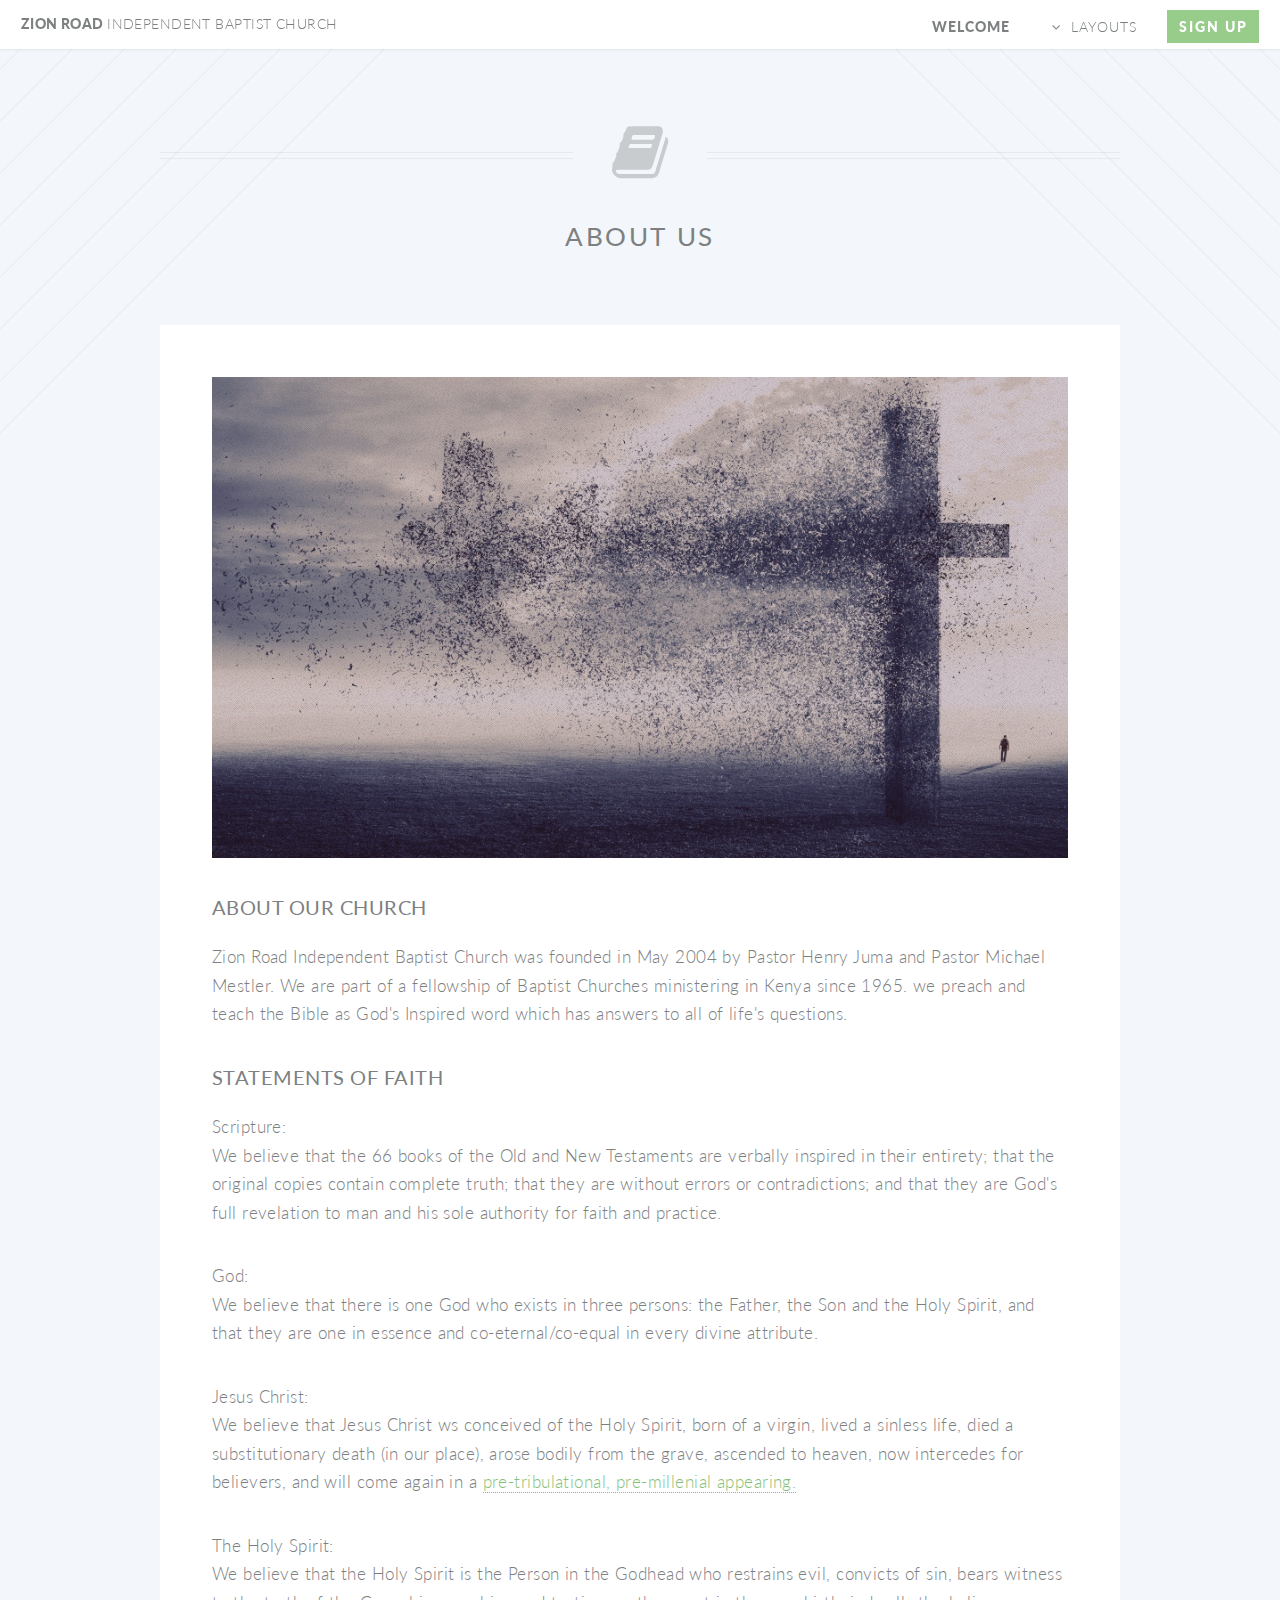
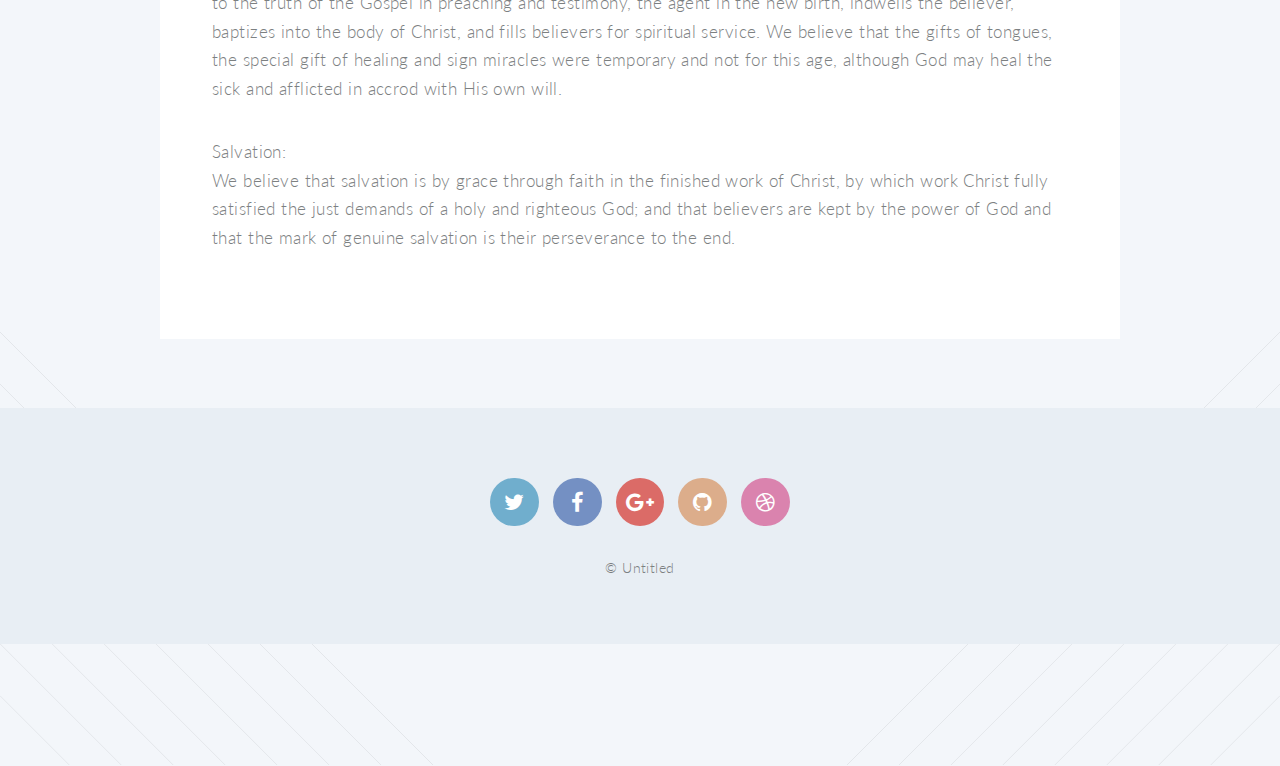
==== about-us.html @ c6cf3b5c "Added an "About Us" page" ====
<!DOCTYPE HTML>
<!--
	Twenty by Pixelarity
	pixelarity.com | hello@pixelarity.com
	License: pixelarity.com/license
-->
<html>

<head>
	<title>About Us</title>
	<meta charset="utf-8" />
	<meta name="viewport" content="width=device-width, initial-scale=1" />
	<!--[if lte IE 8]><script src="assets/js/ie/html5shiv.js"></script><![endif]-->
	<link rel="stylesheet" href="assets/css/main.css" />
	<!--[if lte IE 8]><link rel="stylesheet" href="assets/css/ie8.css" /><![endif]-->
	<!--[if lte IE 9]><link rel="stylesheet" href="assets/css/ie9.css" /><![endif]-->
</head>

<body class="no-sidebar">
	<div id="page-wrapper">

		<!-- Header -->
		<header id="header">
			<h1 id="logo"><a href="index.html">Zion Road <span>Independent Baptist Church</span></a></h1>
			<nav id="nav">
				<ul>
					<li class="current"><a href="index.html">Welcome</a></li>
					<li class="submenu">
						<a href="#">Layouts</a>
						<ul>
							<li><a href="left-sidebar.html">Left Sidebar</a></li>
							<li><a href="right-sidebar.html">Right Sidebar</a></li>
							<li><a href="no-sidebar.html">No Sidebar</a></li>
							<li><a href="contact.html">Contact</a></li>
							<li class="submenu">
								<a href="#">Submenu</a>
								<ul>
									<li><a href="#">Dolore Sed</a></li>
									<li><a href="#">Consequat</a></li>
									<li><a href="#">Lorem Magna</a></li>
									<li><a href="#">Sed Magna</a></li>
									<li><a href="#">Ipsum Nisl</a></li>
								</ul>
							</li>
						</ul>
					</li>
					<li><a href="#" class="button special">Sign Up</a></li>
				</ul>
			</nav>
		</header>

		<!-- Main -->
		<article id="main">

			<header class="special container">
				<span class="icon fa-book"></span>
				<h2><strong>About Us</strong></h2>
			</header>

			<!-- One -->
			<section class="wrapper style4 container">

				<!-- Content -->
				<div class="content">
					<section>
						<a href="#" class="image featured"><img src="images/dove-cross.jpg" alt="" /></a>
						<header>
							<h3><strong>About our Church</strong><h3>
							</header>
							<p>Zion Road Independent Baptist Church was founded in May 2004 by Pastor Henry Juma and Pastor Michael Mestler. We are part of a fellowship of Baptist Churches ministering in Kenya since 1965. we preach and teach the Bible as God's Inspired word which has answers to all of life's questions.
						<header>
							<h3><strong>Statements of Faith</strong></h3>
						</header>
						<ul>
							<p2>
								<li>Scripture:
									<br>We believe that the 66 books of the Old and New Testaments are verbally inspired in their entirety; that the original copies contain complete truth; that they are without errors or contradictions; and that they are God's full revelation to
									man and his sole authority for faith and practice.</li>
							</p>
							<p>
								<li>God:
									<br>We believe that there is one God who exists in three persons: the Father, the Son and the Holy Spirit, and that they are one in essence and co-eternal/co-equal in every divine attribute.</li>
							</p>
							<p>
								<li>Jesus Christ:
									<br>We believe that Jesus Christ ws conceived of the Holy Spirit, born of a virgin, lived a sinless life, died a substitutionary death (in our place), arose bodily from the grave, ascended to heaven, now intercedes for believers, and will come
									again in a <a href="http://www.millersvillebiblechurch.org/_files/live/Pretribulational%20Premillennial%20View%20of%20the%20End%20Times.pdf">pre-tribulational, pre-millenial appearing.</a></li>
							</p>
							<p>
								<li>The Holy Spirit:
									<br>We believe that the Holy Spirit is the Person in the Godhead who restrains evil, convicts of sin, bears witness to the truth of the Gospel in preaching and testimony, the agent in the new birth, indwells the believer, baptizes into the body
									of Christ, and fills believers for spiritual service. We believe that the gifts of tongues, the special gift of healing and sign miracles were temporary and not for this age, although God may heal the sick and afflicted in accrod with His own
									will.
								</li>
							</p>
							<p>
								<li>Salvation:
									<br>We believe that salvation is by grace through faith in the finished work of Christ, by which work Christ fully satisfied the just demands of a holy and righteous God; and that believers are kept by the power of God and that the mark of genuine
									salvation is their perseverance to the end.
								</li>
							</p>
						</ul>
					</section>
				</div>

			</section>

			<!--
			<section class="wrapper style1 container special">
				<div class="row">
					<div class="4u 12u(narrower)">

						<section>
							<header>
								<h3>Cras in Facilisis</h3>
							</header>
							<p>Sed tristique purus vitae volutpat ultrices. Aliquam eu elit eget arcu commodo suscipit dolor nec nibh. Proin a ullamcorper elit, et sagittis turpis. Integer ut fermentum.</p>
							<footer>
								<ul class="buttons">
									<li><a href="#" class="button small">Learn More</a></li>
								</ul>
							</footer>
						</section>

					</div>
					<div class="4u 12u(narrower)">

						<section>
							<header>
								<h3>Ante Ridiculus</h3>
							</header>
							<p>Sed tristique purus vitae volutpat ultrices. Aliquam eu elit eget arcu commodo suscipit dolor nec nibh. Proin a ullamcorper elit, et sagittis turpis. Integer ut fermentum.</p>
							<footer>
								<ul class="buttons">
									<li><a href="#" class="button small">Learn More</a></li>
								</ul>
							</footer>
						</section>

					</div>
					<div class="4u 12u(narrower)">

						<section>
							<header>
								<h3>Suscipit Dignissim</h3>
							</header>
							<p>Sed tristique purus vitae volutpat ultrices. Aliquam eu elit eget arcu commodo suscipit dolor nec nibh. Proin a ullamcorper elit, et sagittis turpis. Integer ut fermentum.</p>
							<footer>
								<ul class="buttons">
									<li><a href="#" class="button small">Learn More</a></li>
								</ul>
							</footer>
						</section>

					</div>
				</div>
			</section>

		</article>
-->
			<!-- Footer -->
			<footer id="footer">

				<ul class="icons">
					<li><a href="#" class="icon circle fa-twitter"><span class="label">Twitter</span></a></li>
					<li><a href="#" class="icon circle fa-facebook"><span class="label">Facebook</span></a></li>
					<li><a href="#" class="icon circle fa-google-plus"><span class="label">Google+</span></a></li>
					<li><a href="#" class="icon circle fa-github"><span class="label">Github</span></a></li>
					<li><a href="#" class="icon circle fa-dribbble"><span class="label">Dribbble</span></a></li>
				</ul>

				<ul class="copyright">
					<li>&copy; Untitled</li>
				</ul>

			</footer>

	</div>

	<!-- Scripts -->
	<script src="assets/js/jquery.min.js"></script>
	<script src="assets/js/jquery.dropotron.min.js"></script>
	<script src="assets/js/jquery.scrolly.min.js"></script>
	<script src="assets/js/jquery.scrollgress.min.js"></script>
	<script src="assets/js/skel.min.js"></script>
	<script src="assets/js/util.js"></script>
	<!--[if lte IE 8]><script src="assets/js/ie/respond.min.js"></script><![endif]-->
	<script src="assets/js/main.js"></script>

</body>

</html>
---- assets/css/main.css ----
@import url("font-awesome.min.css");
@import url("https://fonts.googleapis.com/css?family=Lato:300,400,900");

/*
	Twenty by Pixelarity
	pixelarity.com | hello@pixelarity.com
	License: pixelarity.com/license
*/

/* Reset */

	html, body, div, span, applet, object, iframe, h1, h2, h3, h4, h5, h6, p, blockquote, pre, a, abbr, acronym, address, big, cite, code, del, dfn, em, img, ins, kbd, q, s, samp, small, strike, strong, sub, sup, tt, var, b, u, i, center, dl, dt, dd, ol, ul, li, fieldset, form, label, legend, table, caption, tbody, tfoot, thead, tr, th, td, article, aside, canvas, details, embed, figure, figcaption, footer, header, hgroup, menu, nav, output, ruby, section, summary, time, mark, audio, video {
		margin: 0;
		padding: 0;
		border: 0;
		font-size: 100%;
		font: inherit;
		vertical-align: baseline;
	}

	article, aside, details, figcaption, figure, footer, header, hgroup, menu, nav, section {
		display: block;
	}

	body {
		line-height: 1;
	}

	ol, ul {
		list-style: none;
	}

	blockquote, q {
		quotes: none;
	}

	blockquote:before, blockquote:after, q:before, q:after {
		content: '';
		content: none;
	}

	table {
		border-collapse: collapse;
		border-spacing: 0;
	}

	body {
		-webkit-text-size-adjust: none;
	}

/* Box Model */

	*, *:before, *:after {
		-moz-box-sizing: border-box;
		-webkit-box-sizing: border-box;
		box-sizing: border-box;
	}

/* Containers */

	.container {
		margin-left: auto;
		margin-right: auto;
	}

	.container.\31 25\25 {
		width: 100%;
		max-width: 1750px;
		min-width: 1400px;
	}

	.container.\37 5\25 {
		width: 1050px;
	}

	.container.\35 0\25 {
		width: 700px;
	}

	.container.\32 5\25 {
		width: 350px;
	}

	.container {
		width: 1400px;
	}

	@media screen and (max-width: 1680px) {

		.container.\31 25\25 {
			width: 100%;
			max-width: 1500px;
			min-width: 1200px;
		}

		.container.\37 5\25 {
			width: 900px;
		}

		.container.\35 0\25 {
			width: 600px;
		}

		.container.\32 5\25 {
			width: 300px;
		}

		.container {
			width: 1200px;
		}

	}

	@media screen and (max-width: 1280px) {

		.container.\31 25\25 {
			width: 100%;
			max-width: 1200px;
			min-width: 960px;
		}

		.container.\37 5\25 {
			width: 720px;
		}

		.container.\35 0\25 {
			width: 480px;
		}

		.container.\32 5\25 {
			width: 240px;
		}

		.container {
			width: 960px;
		}

	}

	@media screen and (max-width: 980px) {

		.container.\31 25\25 {
			width: 100%;
			max-width: 118.75%;
			min-width: 95%;
		}

		.container.\37 5\25 {
			width: 71.25%;
		}

		.container.\35 0\25 {
			width: 47.5%;
		}

		.container.\32 5\25 {
			width: 23.75%;
		}

		.container {
			width: 95%;
		}

	}

	@media screen and (max-width: 840px) {

		.container.\31 25\25 {
			width: 100%;
			max-width: 118.75%;
			min-width: 95%;
		}

		.container.\37 5\25 {
			width: 71.25%;
		}

		.container.\35 0\25 {
			width: 47.5%;
		}

		.container.\32 5\25 {
			width: 23.75%;
		}

		.container {
			width: 95% !important;
		}

	}

	@media screen and (max-width: 736px) {

		.container.\31 25\25 {
			width: 100%;
			max-width: 125%;
			min-width: 100%;
		}

		.container.\37 5\25 {
			width: 75%;
		}

		.container.\35 0\25 {
			width: 50%;
		}

		.container.\32 5\25 {
			width: 25%;
		}

		.container {
			width: 100% !important;
		}

	}

/* Grid */

	.row {
		border-bottom: solid 1px transparent;
		-moz-box-sizing: border-box;
		-webkit-box-sizing: border-box;
		box-sizing: border-box;
	}

	.row > * {
		float: left;
		-moz-box-sizing: border-box;
		-webkit-box-sizing: border-box;
		box-sizing: border-box;
	}

	.row:after, .row:before {
		content: '';
		display: block;
		clear: both;
		height: 0;
	}

	.row.uniform > * > :first-child {
		margin-top: 0;
	}

	.row.uniform > * > :last-child {
		margin-bottom: 0;
	}

	.row.\30 \25 > * {
		padding: 0px 0 0 0px;
	}

	.row.\30 \25 {
		margin: 0px 0 -1px 0px;
	}

	.row.uniform.\30 \25 > * {
		padding: 0px 0 0 0px;
	}

	.row.uniform.\30 \25 {
		margin: 0px 0 -1px 0px;
	}

	.row > * {
		padding: 50px 0 0 50px;
	}

	.row {
		margin: -50px 0 -1px -50px;
	}

	.row.uniform > * {
		padding: 50px 0 0 50px;
	}

	.row.uniform {
		margin: -50px 0 -1px -50px;
	}

	.row.\32 00\25 > * {
		padding: 100px 0 0 100px;
	}

	.row.\32 00\25 {
		margin: -100px 0 -1px -100px;
	}

	.row.uniform.\32 00\25 > * {
		padding: 100px 0 0 100px;
	}

	.row.uniform.\32 00\25 {
		margin: -100px 0 -1px -100px;
	}

	.row.\31 50\25 > * {
		padding: 75px 0 0 75px;
	}

	.row.\31 50\25 {
		margin: -75px 0 -1px -75px;
	}

	.row.uniform.\31 50\25 > * {
		padding: 75px 0 0 75px;
	}

	.row.uniform.\31 50\25 {
		margin: -75px 0 -1px -75px;
	}

	.row.\35 0\25 > * {
		padding: 25px 0 0 25px;
	}

	.row.\35 0\25 {
		margin: -25px 0 -1px -25px;
	}

	.row.uniform.\35 0\25 > * {
		padding: 25px 0 0 25px;
	}

	.row.uniform.\35 0\25 {
		margin: -25px 0 -1px -25px;
	}

	.row.\32 5\25 > * {
		padding: 12.5px 0 0 12.5px;
	}

	.row.\32 5\25 {
		margin: -12.5px 0 -1px -12.5px;
	}

	.row.uniform.\32 5\25 > * {
		padding: 12.5px 0 0 12.5px;
	}

	.row.uniform.\32 5\25 {
		margin: -12.5px 0 -1px -12.5px;
	}

	.\31 2u, .\31 2u\24 {
		width: 100%;
		clear: none;
		margin-left: 0;
	}

	.\31 1u, .\31 1u\24 {
		width: 91.6666666667%;
		clear: none;
		margin-left: 0;
	}

	.\31 0u, .\31 0u\24 {
		width: 83.3333333333%;
		clear: none;
		margin-left: 0;
	}

	.\39 u, .\39 u\24 {
		width: 75%;
		clear: none;
		margin-left: 0;
	}

	.\38 u, .\38 u\24 {
		width: 66.6666666667%;
		clear: none;
		margin-left: 0;
	}

	.\37 u, .\37 u\24 {
		width: 58.3333333333%;
		clear: none;
		margin-left: 0;
	}

	.\36 u, .\36 u\24 {
		width: 50%;
		clear: none;
		margin-left: 0;
	}

	.\35 u, .\35 u\24 {
		width: 41.6666666667%;
		clear: none;
		margin-left: 0;
	}

	.\34 u, .\34 u\24 {
		width: 33.3333333333%;
		clear: none;
		margin-left: 0;
	}

	.\33 u, .\33 u\24 {
		width: 25%;
		clear: none;
		margin-left: 0;
	}

	.\32 u, .\32 u\24 {
		width: 16.6666666667%;
		clear: none;
		margin-left: 0;
	}

	.\31 u, .\31 u\24 {
		width: 8.3333333333%;
		clear: none;
		margin-left: 0;
	}

	.\31 2u\24 + *,
	.\31 1u\24 + *,
	.\31 0u\24 + *,
	.\39 u\24 + *,
	.\38 u\24 + *,
	.\37 u\24 + *,
	.\36 u\24 + *,
	.\35 u\24 + *,
	.\34 u\24 + *,
	.\33 u\24 + *,
	.\32 u\24 + *,
	.\31 u\24 + * {
		clear: left;
	}

	.\-11u {
		margin-left: 91.66667%;
	}

	.\-10u {
		margin-left: 83.33333%;
	}

	.\-9u {
		margin-left: 75%;
	}

	.\-8u {
		margin-left: 66.66667%;
	}

	.\-7u {
		margin-left: 58.33333%;
	}

	.\-6u {
		margin-left: 50%;
	}

	.\-5u {
		margin-left: 41.66667%;
	}

	.\-4u {
		margin-left: 33.33333%;
	}

	.\-3u {
		margin-left: 25%;
	}

	.\-2u {
		margin-left: 16.66667%;
	}

	.\-1u {
		margin-left: 8.33333%;
	}

	@media screen and (max-width: 1680px) {

		.row > * {
			padding: 40px 0 0 40px;
		}

		.row {
			margin: -40px 0 -1px -40px;
		}

		.row.uniform > * {
			padding: 40px 0 0 40px;
		}

		.row.uniform {
			margin: -40px 0 -1px -40px;
		}

		.row.\32 00\25 > * {
			padding: 80px 0 0 80px;
		}

		.row.\32 00\25 {
			margin: -80px 0 -1px -80px;
		}

		.row.uniform.\32 00\25 > * {
			padding: 80px 0 0 80px;
		}

		.row.uniform.\32 00\25 {
			margin: -80px 0 -1px -80px;
		}

		.row.\31 50\25 > * {
			padding: 60px 0 0 60px;
		}

		.row.\31 50\25 {
			margin: -60px 0 -1px -60px;
		}

		.row.uniform.\31 50\25 > * {
			padding: 60px 0 0 60px;
		}

		.row.uniform.\31 50\25 {
			margin: -60px 0 -1px -60px;
		}

		.row.\35 0\25 > * {
			padding: 20px 0 0 20px;
		}

		.row.\35 0\25 {
			margin: -20px 0 -1px -20px;
		}

		.row.uniform.\35 0\25 > * {
			padding: 20px 0 0 20px;
		}

		.row.uniform.\35 0\25 {
			margin: -20px 0 -1px -20px;
		}

		.row.\32 5\25 > * {
			padding: 10px 0 0 10px;
		}

		.row.\32 5\25 {
			margin: -10px 0 -1px -10px;
		}

		.row.uniform.\32 5\25 > * {
			padding: 10px 0 0 10px;
		}

		.row.uniform.\32 5\25 {
			margin: -10px 0 -1px -10px;
		}

		.\31 2u\28wide\29, .\31 2u\24\28wide\29 {
			width: 100%;
			clear: none;
			margin-left: 0;
		}

		.\31 1u\28wide\29, .\31 1u\24\28wide\29 {
			width: 91.6666666667%;
			clear: none;
			margin-left: 0;
		}

		.\31 0u\28wide\29, .\31 0u\24\28wide\29 {
			width: 83.3333333333%;
			clear: none;
			margin-left: 0;
		}

		.\39 u\28wide\29, .\39 u\24\28wide\29 {
			width: 75%;
			clear: none;
			margin-left: 0;
		}

		.\38 u\28wide\29, .\38 u\24\28wide\29 {
			width: 66.6666666667%;
			clear: none;
			margin-left: 0;
		}

		.\37 u\28wide\29, .\37 u\24\28wide\29 {
			width: 58.3333333333%;
			clear: none;
			margin-left: 0;
		}

		.\36 u\28wide\29, .\36 u\24\28wide\29 {
			width: 50%;
			clear: none;
			margin-left: 0;
		}

		.\35 u\28wide\29, .\35 u\24\28wide\29 {
			width: 41.6666666667%;
			clear: none;
			margin-left: 0;
		}

		.\34 u\28wide\29, .\34 u\24\28wide\29 {
			width: 33.3333333333%;
			clear: none;
			margin-left: 0;
		}

		.\33 u\28wide\29, .\33 u\24\28wide\29 {
			width: 25%;
			clear: none;
			margin-left: 0;
		}

		.\32 u\28wide\29, .\32 u\24\28wide\29 {
			width: 16.6666666667%;
			clear: none;
			margin-left: 0;
		}

		.\31 u\28wide\29, .\31 u\24\28wide\29 {
			width: 8.3333333333%;
			clear: none;
			margin-left: 0;
		}

		.\31 2u\24\28wide\29 + *,
		.\31 1u\24\28wide\29 + *,
		.\31 0u\24\28wide\29 + *,
		.\39 u\24\28wide\29 + *,
		.\38 u\24\28wide\29 + *,
		.\37 u\24\28wide\29 + *,
		.\36 u\24\28wide\29 + *,
		.\35 u\24\28wide\29 + *,
		.\34 u\24\28wide\29 + *,
		.\33 u\24\28wide\29 + *,
		.\32 u\24\28wide\29 + *,
		.\31 u\24\28wide\29 + * {
			clear: left;
		}

		.\-11u\28wide\29 {
			margin-left: 91.66667%;
		}

		.\-10u\28wide\29 {
			margin-left: 83.33333%;
		}

		.\-9u\28wide\29 {
			margin-left: 75%;
		}

		.\-8u\28wide\29 {
			margin-left: 66.66667%;
		}

		.\-7u\28wide\29 {
			margin-left: 58.33333%;
		}

		.\-6u\28wide\29 {
			margin-left: 50%;
		}

		.\-5u\28wide\29 {
			margin-left: 41.66667%;
		}

		.\-4u\28wide\29 {
			margin-left: 33.33333%;
		}

		.\-3u\28wide\29 {
			margin-left: 25%;
		}

		.\-2u\28wide\29 {
			margin-left: 16.66667%;
		}

		.\-1u\28wide\29 {
			margin-left: 8.33333%;
		}

	}

	@media screen and (max-width: 1280px) {

		.row > * {
			padding: 40px 0 0 40px;
		}

		.row {
			margin: -40px 0 -1px -40px;
		}

		.row.uniform > * {
			padding: 40px 0 0 40px;
		}

		.row.uniform {
			margin: -40px 0 -1px -40px;
		}

		.row.\32 00\25 > * {
			padding: 80px 0 0 80px;
		}

		.row.\32 00\25 {
			margin: -80px 0 -1px -80px;
		}

		.row.uniform.\32 00\25 > * {
			padding: 80px 0 0 80px;
		}

		.row.uniform.\32 00\25 {
			margin: -80px 0 -1px -80px;
		}

		.row.\31 50\25 > * {
			padding: 60px 0 0 60px;
		}

		.row.\31 50\25 {
			margin: -60px 0 -1px -60px;
		}

		.row.uniform.\31 50\25 > * {
			padding: 60px 0 0 60px;
		}

		.row.uniform.\31 50\25 {
			margin: -60px 0 -1px -60px;
		}

		.row.\35 0\25 > * {
			padding: 20px 0 0 20px;
		}

		.row.\35 0\25 {
			margin: -20px 0 -1px -20px;
		}

		.row.uniform.\35 0\25 > * {
			padding: 20px 0 0 20px;
		}

		.row.uniform.\35 0\25 {
			margin: -20px 0 -1px -20px;
		}

		.row.\32 5\25 > * {
			padding: 10px 0 0 10px;
		}

		.row.\32 5\25 {
			margin: -10px 0 -1px -10px;
		}

		.row.uniform.\32 5\25 > * {
			padding: 10px 0 0 10px;
		}

		.row.uniform.\32 5\25 {
			margin: -10px 0 -1px -10px;
		}

		.\31 2u\28normal\29, .\31 2u\24\28normal\29 {
			width: 100%;
			clear: none;
			margin-left: 0;
		}

		.\31 1u\28normal\29, .\31 1u\24\28normal\29 {
			width: 91.6666666667%;
			clear: none;
			margin-left: 0;
		}

		.\31 0u\28normal\29, .\31 0u\24\28normal\29 {
			width: 83.3333333333%;
			clear: none;
			margin-left: 0;
		}

		.\39 u\28normal\29, .\39 u\24\28normal\29 {
			width: 75%;
			clear: none;
			margin-left: 0;
		}

		.\38 u\28normal\29, .\38 u\24\28normal\29 {
			width: 66.6666666667%;
			clear: none;
			margin-left: 0;
		}

		.\37 u\28normal\29, .\37 u\24\28normal\29 {
			width: 58.3333333333%;
			clear: none;
			margin-left: 0;
		}

		.\36 u\28normal\29, .\36 u\24\28normal\29 {
			width: 50%;
			clear: none;
			margin-left: 0;
		}

		.\35 u\28normal\29, .\35 u\24\28normal\29 {
			width: 41.6666666667%;
			clear: none;
			margin-left: 0;
		}

		.\34 u\28normal\29, .\34 u\24\28normal\29 {
			width: 33.3333333333%;
			clear: none;
			margin-left: 0;
		}

		.\33 u\28normal\29, .\33 u\24\28normal\29 {
			width: 25%;
			clear: none;
			margin-left: 0;
		}

		.\32 u\28normal\29, .\32 u\24\28normal\29 {
			width: 16.6666666667%;
			clear: none;
			margin-left: 0;
		}

		.\31 u\28normal\29, .\31 u\24\28normal\29 {
			width: 8.3333333333%;
			clear: none;
			margin-left: 0;
		}

		.\31 2u\24\28normal\29 + *,
		.\31 1u\24\28normal\29 + *,
		.\31 0u\24\28normal\29 + *,
		.\39 u\24\28normal\29 + *,
		.\38 u\24\28normal\29 + *,
		.\37 u\24\28normal\29 + *,
		.\36 u\24\28normal\29 + *,
		.\35 u\24\28normal\29 + *,
		.\34 u\24\28normal\29 + *,
		.\33 u\24\28normal\29 + *,
		.\32 u\24\28normal\29 + *,
		.\31 u\24\28normal\29 + * {
			clear: left;
		}

		.\-11u\28normal\29 {
			margin-left: 91.66667%;
		}

		.\-10u\28normal\29 {
			margin-left: 83.33333%;
		}

		.\-9u\28normal\29 {
			margin-left: 75%;
		}

		.\-8u\28normal\29 {
			margin-left: 66.66667%;
		}

		.\-7u\28normal\29 {
			margin-left: 58.33333%;
		}

		.\-6u\28normal\29 {
			margin-left: 50%;
		}

		.\-5u\28normal\29 {
			margin-left: 41.66667%;
		}

		.\-4u\28normal\29 {
			margin-left: 33.33333%;
		}

		.\-3u\28normal\29 {
			margin-left: 25%;
		}

		.\-2u\28normal\29 {
			margin-left: 16.66667%;
		}

		.\-1u\28normal\29 {
			margin-left: 8.33333%;
		}

	}

	@media screen and (max-width: 980px) {

		.row > * {
			padding: 30px 0 0 30px;
		}

		.row {
			margin: -30px 0 -1px -30px;
		}

		.row.uniform > * {
			padding: 30px 0 0 30px;
		}

		.row.uniform {
			margin: -30px 0 -1px -30px;
		}

		.row.\32 00\25 > * {
			padding: 60px 0 0 60px;
		}

		.row.\32 00\25 {
			margin: -60px 0 -1px -60px;
		}

		.row.uniform.\32 00\25 > * {
			padding: 60px 0 0 60px;
		}

		.row.uniform.\32 00\25 {
			margin: -60px 0 -1px -60px;
		}

		.row.\31 50\25 > * {
			padding: 45px 0 0 45px;
		}

		.row.\31 50\25 {
			margin: -45px 0 -1px -45px;
		}

		.row.uniform.\31 50\25 > * {
			padding: 45px 0 0 45px;
		}

		.row.uniform.\31 50\25 {
			margin: -45px 0 -1px -45px;
		}

		.row.\35 0\25 > * {
			padding: 15px 0 0 15px;
		}

		.row.\35 0\25 {
			margin: -15px 0 -1px -15px;
		}

		.row.uniform.\35 0\25 > * {
			padding: 15px 0 0 15px;
		}

		.row.uniform.\35 0\25 {
			margin: -15px 0 -1px -15px;
		}

		.row.\32 5\25 > * {
			padding: 7.5px 0 0 7.5px;
		}

		.row.\32 5\25 {
			margin: -7.5px 0 -1px -7.5px;
		}

		.row.uniform.\32 5\25 > * {
			padding: 7.5px 0 0 7.5px;
		}

		.row.uniform.\32 5\25 {
			margin: -7.5px 0 -1px -7.5px;
		}

		.\31 2u\28narrow\29, .\31 2u\24\28narrow\29 {
			width: 100%;
			clear: none;
			margin-left: 0;
		}

		.\31 1u\28narrow\29, .\31 1u\24\28narrow\29 {
			width: 91.6666666667%;
			clear: none;
			margin-left: 0;
		}

		.\31 0u\28narrow\29, .\31 0u\24\28narrow\29 {
			width: 83.3333333333%;
			clear: none;
			margin-left: 0;
		}

		.\39 u\28narrow\29, .\39 u\24\28narrow\29 {
			width: 75%;
			clear: none;
			margin-left: 0;
		}

		.\38 u\28narrow\29, .\38 u\24\28narrow\29 {
			width: 66.6666666667%;
			clear: none;
			margin-left: 0;
		}

		.\37 u\28narrow\29, .\37 u\24\28narrow\29 {
			width: 58.3333333333%;
			clear: none;
			margin-left: 0;
		}

		.\36 u\28narrow\29, .\36 u\24\28narrow\29 {
			width: 50%;
			clear: none;
			margin-left: 0;
		}

		.\35 u\28narrow\29, .\35 u\24\28narrow\29 {
			width: 41.6666666667%;
			clear: none;
			margin-left: 0;
		}

		.\34 u\28narrow\29, .\34 u\24\28narrow\29 {
			width: 33.3333333333%;
			clear: none;
			margin-left: 0;
		}

		.\33 u\28narrow\29, .\33 u\24\28narrow\29 {
			width: 25%;
			clear: none;
			margin-left: 0;
		}

		.\32 u\28narrow\29, .\32 u\24\28narrow\29 {
			width: 16.6666666667%;
			clear: none;
			margin-left: 0;
		}

		.\31 u\28narrow\29, .\31 u\24\28narrow\29 {
			width: 8.3333333333%;
			clear: none;
			margin-left: 0;
		}

		.\31 2u\24\28narrow\29 + *,
		.\31 1u\24\28narrow\29 + *,
		.\31 0u\24\28narrow\29 + *,
		.\39 u\24\28narrow\29 + *,
		.\38 u\24\28narrow\29 + *,
		.\37 u\24\28narrow\29 + *,
		.\36 u\24\28narrow\29 + *,
		.\35 u\24\28narrow\29 + *,
		.\34 u\24\28narrow\29 + *,
		.\33 u\24\28narrow\29 + *,
		.\32 u\24\28narrow\29 + *,
		.\31 u\24\28narrow\29 + * {
			clear: left;
		}

		.\-11u\28narrow\29 {
			margin-left: 91.66667%;
		}

		.\-10u\28narrow\29 {
			margin-left: 83.33333%;
		}

		.\-9u\28narrow\29 {
			margin-left: 75%;
		}

		.\-8u\28narrow\29 {
			margin-left: 66.66667%;
		}

		.\-7u\28narrow\29 {
			margin-left: 58.33333%;
		}

		.\-6u\28narrow\29 {
			margin-left: 50%;
		}

		.\-5u\28narrow\29 {
			margin-left: 41.66667%;
		}

		.\-4u\28narrow\29 {
			margin-left: 33.33333%;
		}

		.\-3u\28narrow\29 {
			margin-left: 25%;
		}

		.\-2u\28narrow\29 {
			margin-left: 16.66667%;
		}

		.\-1u\28narrow\29 {
			margin-left: 8.33333%;
		}

	}

	@media screen and (max-width: 840px) {

		.row > * {
			padding: 30px 0 0 30px;
		}

		.row {
			margin: -30px 0 -1px -30px;
		}

		.row.uniform > * {
			padding: 30px 0 0 30px;
		}

		.row.uniform {
			margin: -30px 0 -1px -30px;
		}

		.row.\32 00\25 > * {
			padding: 60px 0 0 60px;
		}

		.row.\32 00\25 {
			margin: -60px 0 -1px -60px;
		}

		.row.uniform.\32 00\25 > * {
			padding: 60px 0 0 60px;
		}

		.row.uniform.\32 00\25 {
			margin: -60px 0 -1px -60px;
		}

		.row.\31 50\25 > * {
			padding: 45px 0 0 45px;
		}

		.row.\31 50\25 {
			margin: -45px 0 -1px -45px;
		}

		.row.uniform.\31 50\25 > * {
			padding: 45px 0 0 45px;
		}

		.row.uniform.\31 50\25 {
			margin: -45px 0 -1px -45px;
		}

		.row.\35 0\25 > * {
			padding: 15px 0 0 15px;
		}

		.row.\35 0\25 {
			margin: -15px 0 -1px -15px;
		}

		.row.uniform.\35 0\25 > * {
			padding: 15px 0 0 15px;
		}

		.row.uniform.\35 0\25 {
			margin: -15px 0 -1px -15px;
		}

		.row.\32 5\25 > * {
			padding: 7.5px 0 0 7.5px;
		}

		.row.\32 5\25 {
			margin: -7.5px 0 -1px -7.5px;
		}

		.row.uniform.\32 5\25 > * {
			padding: 7.5px 0 0 7.5px;
		}

		.row.uniform.\32 5\25 {
			margin: -7.5px 0 -1px -7.5px;
		}

		.\31 2u\28narrower\29, .\31 2u\24\28narrower\29 {
			width: 100%;
			clear: none;
			margin-left: 0;
		}

		.\31 1u\28narrower\29, .\31 1u\24\28narrower\29 {
			width: 91.6666666667%;
			clear: none;
			margin-left: 0;
		}

		.\31 0u\28narrower\29, .\31 0u\24\28narrower\29 {
			width: 83.3333333333%;
			clear: none;
			margin-left: 0;
		}

		.\39 u\28narrower\29, .\39 u\24\28narrower\29 {
			width: 75%;
			clear: none;
			margin-left: 0;
		}

		.\38 u\28narrower\29, .\38 u\24\28narrower\29 {
			width: 66.6666666667%;
			clear: none;
			margin-left: 0;
		}

		.\37 u\28narrower\29, .\37 u\24\28narrower\29 {
			width: 58.3333333333%;
			clear: none;
			margin-left: 0;
		}

		.\36 u\28narrower\29, .\36 u\24\28narrower\29 {
			width: 50%;
			clear: none;
			margin-left: 0;
		}

		.\35 u\28narrower\29, .\35 u\24\28narrower\29 {
			width: 41.6666666667%;
			clear: none;
			margin-left: 0;
		}

		.\34 u\28narrower\29, .\34 u\24\28narrower\29 {
			width: 33.3333333333%;
			clear: none;
			margin-left: 0;
		}

		.\33 u\28narrower\29, .\33 u\24\28narrower\29 {
			width: 25%;
			clear: none;
			margin-left: 0;
		}

		.\32 u\28narrower\29, .\32 u\24\28narrower\29 {
			width: 16.6666666667%;
			clear: none;
			margin-left: 0;
		}

		.\31 u\28narrower\29, .\31 u\24\28narrower\29 {
			width: 8.3333333333%;
			clear: none;
			margin-left: 0;
		}

		.\31 2u\24\28narrower\29 + *,
		.\31 1u\24\28narrower\29 + *,
		.\31 0u\24\28narrower\29 + *,
		.\39 u\24\28narrower\29 + *,
		.\38 u\24\28narrower\29 + *,
		.\37 u\24\28narrower\29 + *,
		.\36 u\24\28narrower\29 + *,
		.\35 u\24\28narrower\29 + *,
		.\34 u\24\28narrower\29 + *,
		.\33 u\24\28narrower\29 + *,
		.\32 u\24\28narrower\29 + *,
		.\31 u\24\28narrower\29 + * {
			clear: left;
		}

		.\-11u\28narrower\29 {
			margin-left: 91.66667%;
		}

		.\-10u\28narrower\29 {
			margin-left: 83.33333%;
		}

		.\-9u\28narrower\29 {
			margin-left: 75%;
		}

		.\-8u\28narrower\29 {
			margin-left: 66.66667%;
		}

		.\-7u\28narrower\29 {
			margin-left: 58.33333%;
		}

		.\-6u\28narrower\29 {
			margin-left: 50%;
		}

		.\-5u\28narrower\29 {
			margin-left: 41.66667%;
		}

		.\-4u\28narrower\29 {
			margin-left: 33.33333%;
		}

		.\-3u\28narrower\29 {
			margin-left: 25%;
		}

		.\-2u\28narrower\29 {
			margin-left: 16.66667%;
		}

		.\-1u\28narrower\29 {
			margin-left: 8.33333%;
		}

	}

	@media screen and (max-width: 736px) {

		.row > * {
			padding: 30px 0 0 30px;
		}

		.row {
			margin: -30px 0 -1px -30px;
		}

		.row.uniform > * {
			padding: 30px 0 0 30px;
		}

		.row.uniform {
			margin: -30px 0 -1px -30px;
		}

		.row.\32 00\25 > * {
			padding: 60px 0 0 60px;
		}

		.row.\32 00\25 {
			margin: -60px 0 -1px -60px;
		}

		.row.uniform.\32 00\25 > * {
			padding: 60px 0 0 60px;
		}

		.row.uniform.\32 00\25 {
			margin: -60px 0 -1px -60px;
		}

		.row.\31 50\25 > * {
			padding: 45px 0 0 45px;
		}

		.row.\31 50\25 {
			margin: -45px 0 -1px -45px;
		}

		.row.uniform.\31 50\25 > * {
			padding: 45px 0 0 45px;
		}

		.row.uniform.\31 50\25 {
			margin: -45px 0 -1px -45px;
		}

		.row.\35 0\25 > * {
			padding: 15px 0 0 15px;
		}

		.row.\35 0\25 {
			margin: -15px 0 -1px -15px;
		}

		.row.uniform.\35 0\25 > * {
			padding: 15px 0 0 15px;
		}

		.row.uniform.\35 0\25 {
			margin: -15px 0 -1px -15px;
		}

		.row.\32 5\25 > * {
			padding: 7.5px 0 0 7.5px;
		}

		.row.\32 5\25 {
			margin: -7.5px 0 -1px -7.5px;
		}

		.row.uniform.\32 5\25 > * {
			padding: 7.5px 0 0 7.5px;
		}

		.row.uniform.\32 5\25 {
			margin: -7.5px 0 -1px -7.5px;
		}

		.\31 2u\28mobile\29, .\31 2u\24\28mobile\29 {
			width: 100%;
			clear: none;
			margin-left: 0;
		}

		.\31 1u\28mobile\29, .\31 1u\24\28mobile\29 {
			width: 91.6666666667%;
			clear: none;
			margin-left: 0;
		}

		.\31 0u\28mobile\29, .\31 0u\24\28mobile\29 {
			width: 83.3333333333%;
			clear: none;
			margin-left: 0;
		}

		.\39 u\28mobile\29, .\39 u\24\28mobile\29 {
			width: 75%;
			clear: none;
			margin-left: 0;
		}

		.\38 u\28mobile\29, .\38 u\24\28mobile\29 {
			width: 66.6666666667%;
			clear: none;
			margin-left: 0;
		}

		.\37 u\28mobile\29, .\37 u\24\28mobile\29 {
			width: 58.3333333333%;
			clear: none;
			margin-left: 0;
		}

		.\36 u\28mobile\29, .\36 u\24\28mobile\29 {
			width: 50%;
			clear: none;
			margin-left: 0;
		}

		.\35 u\28mobile\29, .\35 u\24\28mobile\29 {
			width: 41.6666666667%;
			clear: none;
			margin-left: 0;
		}

		.\34 u\28mobile\29, .\34 u\24\28mobile\29 {
			width: 33.3333333333%;
			clear: none;
			margin-left: 0;
		}

		.\33 u\28mobile\29, .\33 u\24\28mobile\29 {
			width: 25%;
			clear: none;
			margin-left: 0;
		}

		.\32 u\28mobile\29, .\32 u\24\28mobile\29 {
			width: 16.6666666667%;
			clear: none;
			margin-left: 0;
		}

		.\31 u\28mobile\29, .\31 u\24\28mobile\29 {
			width: 8.3333333333%;
			clear: none;
			margin-left: 0;
		}

		.\31 2u\24\28mobile\29 + *,
		.\31 1u\24\28mobile\29 + *,
		.\31 0u\24\28mobile\29 + *,
		.\39 u\24\28mobile\29 + *,
		.\38 u\24\28mobile\29 + *,
		.\37 u\24\28mobile\29 + *,
		.\36 u\24\28mobile\29 + *,
		.\35 u\24\28mobile\29 + *,
		.\34 u\24\28mobile\29 + *,
		.\33 u\24\28mobile\29 + *,
		.\32 u\24\28mobile\29 + *,
		.\31 u\24\28mobile\29 + * {
			clear: left;
		}

		.\-11u\28mobile\29 {
			margin-left: 91.66667%;
		}

		.\-10u\28mobile\29 {
			margin-left: 83.33333%;
		}

		.\-9u\28mobile\29 {
			margin-left: 75%;
		}

		.\-8u\28mobile\29 {
			margin-left: 66.66667%;
		}

		.\-7u\28mobile\29 {
			margin-left: 58.33333%;
		}

		.\-6u\28mobile\29 {
			margin-left: 50%;
		}

		.\-5u\28mobile\29 {
			margin-left: 41.66667%;
		}

		.\-4u\28mobile\29 {
			margin-left: 33.33333%;
		}

		.\-3u\28mobile\29 {
			margin-left: 25%;
		}

		.\-2u\28mobile\29 {
			margin-left: 16.66667%;
		}

		.\-1u\28mobile\29 {
			margin-left: 8.33333%;
		}

	}

/* Basic */

	body {
		background: #f3f6fa;
	}

		body.is-loading *, body.is-loading *:before, body.is-loading *:after {
			-moz-animation: none !important;
			-webkit-animation: none !important;
			-ms-animation: none !important;
			animation: none !important;
			-moz-transition: none !important;
			-webkit-transition: none !important;
			-ms-transition: none !important;
			transition: none !important;
		}

	body, input, select, textarea {
		color: #7c8081;
		font-family: 'Lato', sans-serif;
		font-size: 15pt;
		font-weight: 300;
		letter-spacing: 0.025em;
		line-height: 1.75em;
	}

	a {
		-moz-transition: color 0.2s ease-in-out, border-color 0.2s ease-in-out, background-color 0.2s ease-in-out;
		-webkit-transition: color 0.2s ease-in-out, border-color 0.2s ease-in-out, background-color 0.2s ease-in-out;
		-ms-transition: color 0.2s ease-in-out, border-color 0.2s ease-in-out, background-color 0.2s ease-in-out;
		transition: color 0.2s ease-in-out, border-color 0.2s ease-in-out, background-color 0.2s ease-in-out;
		color: #86bf78;
		text-decoration: none;
		border-bottom: dotted 1px;
	}

		a:hover {
			border-bottom-color: transparent;
		}

	strong, b {
		font-weight: 400;
	}

	p, ul, ol, dl, table, blockquote {
		margin: 0 0 2em 0;
	}

	h1, h2, h3, h4, h5, h6 {
		color: inherit;
		font-weight: 300;
		line-height: 1.75em;
		margin-bottom: 1em;
		text-transform: uppercase;
	}

		h1 a, h2 a, h3 a, h4 a, h5 a, h6 a {
			color: inherit;
			text-decoration: none;
			border: 0;
		}

	h2 {
		font-size: 1.5em;
		letter-spacing: 0.1em;
	}

	h3 {
		font-size: 1.15em;
		letter-spacing: 0.025em;
	}

	sub {
		font-size: 0.8em;
		position: relative;
		top: 0.5em;
	}

	sup {
		font-size: 0.8em;
		position: relative;
		top: -0.5em;
	}

	hr {
		border-top: solid 1px rgba(124, 128, 129, 0.2);
		border: 0;
		margin-bottom: 1.5em;
	}

	blockquote {
		border-left: solid 0.5em rgba(124, 128, 129, 0.2);
		font-style: italic;
		padding: 1em 0 1em 2em;
	}

/* Section/Article */

	section.special, article.special {
		text-align: center;
	}

	header.major {
		padding-bottom: 2em;
	}

	header.special {
		margin-bottom: 5em;
		padding-top: 7em;
		position: relative;
		text-align: center;
	}

		header.special:before, header.special:after {
			border-bottom: solid 1.5px;
			border-top: solid 1.5px;
			content: '';
			height: 7px;
			opacity: 0.1;
			position: absolute;
			top: 1.75em;
			width: 43%;
		}

		header.special:before {
			left: 0;
		}

		header.special:after {
			right: 0;
		}

		header.special h2 {
			margin-bottom: 0;
		}

		header.special h2 + p {
			margin-bottom: 0;
			padding-top: 1.5em;
		}

		header.special .icon {
			cursor: default;
			height: 7em;
			left: 0;
			position: absolute;
			text-align: center;
			top: 1em;
			width: 100%;
		}

			header.special .icon:before {
				font-size: 3.5em;
				opacity: 0.35;
			}

	footer > :last-child {
		margin-bottom: 0;
	}

	footer.major {
		padding-top: 3em;
	}

/* Form */

	input[type="text"],
	input[type="password"],
	input[type="email"],
	textarea {
		-moz-transition: background-color 0.2s ease-in-out, border-color 0.2s ease-in-out;
		-webkit-transition: background-color 0.2s ease-in-out, border-color 0.2s ease-in-out;
		-ms-transition: background-color 0.2s ease-in-out, border-color 0.2s ease-in-out;
		transition: background-color 0.2s ease-in-out, border-color 0.2s ease-in-out;
		-moz-appearance: none;
		-webkit-appearance: none;
		-ms-appearance: none;
		appearance: none;
		background: none;
		border: solid 1px rgba(124, 128, 129, 0.2);
		color: inherit;
		display: block;
		padding: 0.75em;
		text-decoration: none;
		width: 100%;
		outline: 0;
	}

		input[type="text"]:focus,
		input[type="password"]:focus,
		input[type="email"]:focus,
		textarea:focus {
			border-color: #97cc8b;
		}

	input[type="text"],
	input[type="password"],
	input[type="email"] {
		line-height: 1em;
	}

	::-webkit-input-placeholder {
		color: inherit;
		opacity: 0.5;
		position: relative;
		top: 3px;
	}

	:-moz-placeholder {
		color: inherit;
		opacity: 0.5;
	}

	::-moz-placeholder {
		color: inherit;
		opacity: 0.5;
	}

	:-ms-input-placeholder {
		color: inherit;
		opacity: 0.5;
	}

	.formerize-placeholder {
		color: rgba(124, 128, 129, 0.5) !important;
	}

/* Image */

	.image {
		border: 0;
		position: relative;
	}

		.image:before {
			background: url("images/overlay.png");
			content: '';
			height: 100%;
			left: 0;
			position: absolute;
			top: 0;
			width: 100%;
		}

		.image.fit {
			display: block;
		}

			.image.fit img {
				display: block;
				width: 100%;
			}

		.image.featured {
			display: block;
			margin: 0 0 2em 0;
		}

			.image.featured img {
				display: block;
				width: 100%;
			}

/* Icon */

	.icon {
		text-decoration: none;
		position: relative;
	}

		.icon:before {
			-moz-osx-font-smoothing: grayscale;
			-webkit-font-smoothing: antialiased;
			font-family: FontAwesome;
			font-style: normal;
			font-weight: normal;
			text-transform: none !important;
		}

		.icon.circle {
			-moz-transition: all 0.2s ease-in-out;
			-webkit-transition: all 0.2s ease-in-out;
			-ms-transition: all 0.2s ease-in-out;
			transition: all 0.2s ease-in-out;
			border: 0;
			border-radius: 100%;
			display: inline-block;
			font-size: 1.25em;
			height: 2.25em;
			left: 0;
			line-height: 2.25em;
			text-align: center;
			text-decoration: none;
			top: 0;
			width: 2.25em;
		}

			.icon.circle:hover {
				top: -0.2em;
			}

			.icon.circle.fa-twitter {
				background: #70aecd;
				color: #fff;
			}

				.icon.circle.fa-twitter:hover {
					background: #7fb7d2;
				}

			.icon.circle.fa-facebook {
				background: #7490c3;
				color: #fff;
			}

				.icon.circle.fa-facebook:hover {
					background: #829bc9;
				}

			.icon.circle.fa-google-plus {
				background: #db6b67;
				color: #fff;
			}

				.icon.circle.fa-google-plus:hover {
					background: #df7b77;
				}

			.icon.circle.fa-github {
				background: #dcad8b;
				color: #fff;
			}

				.icon.circle.fa-github:hover {
					background: #e1b89b;
				}

			.icon.circle.fa-dribbble {
				background: #da83ae;
				color: #fff;
			}

				.icon.circle.fa-dribbble:hover {
					background: #df93b8;
				}

		.icon.featured {
			cursor: default;
			display: block;
			margin: 0 0 1.5em 0;
			opacity: 0.35;
			text-align: center;
		}

			.icon.featured:before {
				font-size: 5em;
				line-height: 1em;
			}

		.icon > .label {
			display: none;
		}

/* List */

	ol.default {
		list-style: decimal;
		padding-left: 1.25em;
	}

		ol.default li {
			padding-left: 0.25em;
		}

	ul.default {
		list-style: disc;
		padding-left: 1em;
	}

		ul.default li {
			padding-left: 0.5em;
		}

	ul.icons {
		cursor: default;
	}

		ul.icons li {
			display: inline-block;
			line-height: 1em;
			padding-left: 0.5em;
		}

			ul.icons li:first-child {
				padding-left: 0;
			}

	ul.featured-icons {
		cursor: default;
		margin: -0.75em 0 0 0;
		opacity: 0.35;
		overflow: hidden;
		position: relative;
	}

		ul.featured-icons li {
			display: block;
			float: left;
			text-align: center;
			width: 50%;
		}

			ul.featured-icons li .icon {
				display: inline-block;
				font-size: 6.25em;
				height: 1.25em;
				line-height: 1.25em;
				width: 1em;
			}

	ul.buttons {
		cursor: default;
	}

		ul.buttons:last-child {
			margin-bottom: 0;
		}

		ul.buttons li {
			display: inline-block;
			padding: 0 0 0 1.5em;
		}

			ul.buttons li:first-child {
				padding: 0;
			}

		ul.buttons.vertical li {
			display: block;
			padding: 1.5em 0 0 0;
		}

			ul.buttons.vertical li:first-child {
				padding: 0;
			}

/* Table */

	table {
		width: 100%;
	}

		table.default {
			width: 100%;
		}

			table.default tbody tr {
				border-bottom: solid 1px rgba(124, 128, 129, 0.2);
			}

			table.default td {
				padding: 0.5em 1em 0.5em 1em;
			}

			table.default th {
				font-weight: 400;
				padding: 0.5em 1em 0.5em 1em;
				text-align: left;
			}

			table.default thead {
				background: #7c8081;
				color: #fff;
			}

/* Button */

	input[type="button"],
	input[type="submit"],
	input[type="reset"],
	.button {
		-moz-appearance: none;
		-webkit-appearance: none;
		-ms-appearance: none;
		appearance: none;
		-moz-transition: color 0.2s ease-in-out, border-color 0.2s ease-in-out, background-color 0.2s ease-in-out;
		-webkit-transition: color 0.2s ease-in-out, border-color 0.2s ease-in-out, background-color 0.2s ease-in-out;
		-ms-transition: color 0.2s ease-in-out, border-color 0.2s ease-in-out, background-color 0.2s ease-in-out;
		transition: color 0.2s ease-in-out, border-color 0.2s ease-in-out, background-color 0.2s ease-in-out;
		background: none;
		border: solid 1px;
		color: inherit;
		cursor: pointer;
		display: inline-block;
		font-size: 0.8em;
		font-weight: 900;
		letter-spacing: 2px;
		min-width: 18em;
		padding: 0 0.75em;
		line-height: 3.75em;
		text-align: center;
		text-decoration: none;
		text-transform: uppercase;
	}

		input[type="button"]:hover,
		input[type="submit"]:hover,
		input[type="reset"]:hover,
		.button:hover {
			background: rgba(188, 202, 206, 0.15);
			border-color: inherit;
		}

		input[type="button"].special,
		input[type="submit"].special,
		input[type="reset"].special,
		.button.special {
			background: #97cc8b;
			border-color: #97cc8b;
			color: #fff !important;
		}

			input[type="button"].special:hover,
			input[type="submit"].special:hover,
			input[type="reset"].special:hover,
			.button.special:hover {
				background: #a7dc9b !important;
				border-color: #a7dc9b !important;
			}

		input[type="button"].fit,
		input[type="submit"].fit,
		input[type="reset"].fit,
		.button.fit {
			width: 100%;
		}

		input[type="button"].small,
		input[type="submit"].small,
		input[type="reset"].small,
		.button.small {
			font-size: 0.7em;
			min-width: 14em;
			padding: 0.5em 0;
		}

/* Wrapper */

	.wrapper {
		margin-bottom: 5em;
		padding: 5em;
	}

		.wrapper.style1 {
			padding: 0;
		}

		.wrapper.style2 {
			background-color: #97cc8b;
			background-image: url("images/light-bl.svg"), url("images/light-br.svg");
			background-position: bottom left, bottom right;
			background-repeat: no-repeat, no-repeat;
			background-size: 25em, 25em;
			color: #fff;
		}

			.wrapper.style2 .button:hover {
				background: rgba(255, 255, 255, 0.15) !important;
			}

			.wrapper.style2 .button.special {
				background: #fff;
				border-color: #fff;
				color: #97cc8b !important;
			}

				.wrapper.style2 .button.special:hover {
					border-color: inherit !important;
					color: #fff !important;
				}

		.wrapper.style3 {
			background: #fff;
			color: inherit;
		}

		.wrapper.style4 {
			background: #fff;
			color: inherit;
			padding: 4em;
		}

/* Header */

	@-moz-keyframes reveal-header {
		0% {
			top: -5em;
		}

		100% {
			top: 0;
		}
	}

	@-webkit-keyframes reveal-header {
		0% {
			top: -5em;
		}

		100% {
			top: 0;
		}
	}

	@-ms-keyframes reveal-header {
		0% {
			top: -5em;
		}

		100% {
			top: 0;
		}
	}

	@keyframes reveal-header {
		0% {
			top: -5em;
		}

		100% {
			top: 0;
		}
	}

	#header {
		background: #fff;
		box-shadow: 0 1px 2px 0 rgba(0, 0, 0, 0.075);
		color: inherit;
		cursor: default;
		font-size: 0.8em;
		left: 0;
		padding: 1em 1.5em;
		position: fixed;
		top: 0;
		width: 100%;
		z-index: 10000;
	}

		#header h1 {
			font-weight: 900;
			margin: 0;
		}

			#header h1 span {
				font-weight: 300;
			}

		#header nav {
			letter-spacing: 0.075em;
			position: absolute;
			right: 1.5em;
			text-transform: uppercase;
			top: 0.75em;
		}

			#header nav ul li {
				display: inline-block;
				margin-left: 1.5em;
			}

				#header nav ul li > ul {
					display: none;
				}

				#header nav ul li a {
					border: solid 1px transparent;
					color: inherit;
					display: inline-block;
					line-height: 1em;
					padding: 0.6em 0.75em;
					text-decoration: none;
				}

				#header nav ul li input[type="button"],
				#header nav ul li input[type="submit"],
				#header nav ul li input[type="reset"],
				#header nav ul li .button {
					font-size: 1em;
					min-width: 0;
					width: auto;
				}

				#header nav ul li.submenu > a {
					text-decoration: none;
				}

					#header nav ul li.submenu > a:before {
						-moz-osx-font-smoothing: grayscale;
						-webkit-font-smoothing: antialiased;
						font-family: FontAwesome;
						font-style: normal;
						font-weight: normal;
						text-transform: none !important;
					}

					#header nav ul li.submenu > a:before {
						content: '\f107';
						margin-right: 0.65em;
					}

				#header nav ul li.active > a, #header nav ul li:hover > a {
					-moz-transition: all 0.2s ease-in-out;
					-webkit-transition: all 0.2s ease-in-out;
					-ms-transition: all 0.2s ease-in-out;
					transition: all 0.2s ease-in-out;
					background: rgba(188, 202, 206, 0.15);
				}

				#header nav ul li.current > a {
					font-weight: 900;
				}

		#header.reveal {
			-moz-animation: reveal-header 0.5s;
			-webkit-animation: reveal-header 0.5s;
			-ms-animation: reveal-header 0.5s;
			animation: reveal-header 0.5s;
		}

		#header.alt {
			-moz-animation: none;
			-webkit-animation: none;
			-ms-animation: none;
			animation: none;
			background: transparent;
			box-shadow: none;
			color: #fff;
			padding: 2em 2.5em;
			position: absolute;
		}

			#header.alt nav {
				right: 2.5em;
				top: 1.75em;
			}

				#header.alt nav ul li.active > a, #header.alt nav ul li:hover > a {
					border: solid 1px;
				}

/* Dropotron */

	.dropotron {
		background: #fff;
		box-shadow: 0 1px 2px 0 rgba(0, 0, 0, 0.075);
		line-height: 2.25em;
		min-width: 13em;
		padding: 1em 0;
		text-transform: uppercase;
		margin-top: calc(-1em + 1px);
	}

		.dropotron.level-0 {
			font-size: 0.7em;
			font-weight: 400;
			margin-top: 1.5em;
		}

			.dropotron.level-0:before {
				border-bottom: solid 0.5em #fff;
				border-left: solid 0.5em transparent;
				border-right: solid 0.5em transparent;
				content: '';
				left: 0.75em;
				position: absolute;
				top: -0.45em;
			}

		.dropotron > li {
			border-top: solid 1px rgba(124, 128, 129, 0.2);
		}

			.dropotron > li > a {
				-moz-transition: none;
				-webkit-transition: none;
				-ms-transition: none;
				transition: none;
				color: inherit;
				text-decoration: none;
				padding: 0 1em;
				border: 0;
			}

			.dropotron > li:hover > a {
				background: #97cc8b;
				color: #fff;
			}

			.dropotron > li:first-child {
				border-top: 0;
			}

/* Banner */

	@-moz-keyframes reveal-banner {
		0% {
			opacity: 0;
		}

		100% {
			opacity: 1;
		}
	}

	@-webkit-keyframes reveal-banner {
		0% {
			opacity: 0;
		}

		100% {
			opacity: 1;
		}
	}

	@-ms-keyframes reveal-banner {
		0% {
			opacity: 0;
		}

		100% {
			opacity: 1;
		}
	}

	@keyframes reveal-banner {
		0% {
			opacity: 0;
		}

		100% {
			opacity: 1;
		}
	}

	#banner {
		background-attachment: scroll, scroll, scroll, fixed;
		background-color: #645862;
		background-image: url("images/light-bl.svg"), url("images/light-br.svg"), url("images/overlay.png"), url("../../images/banner.jpg");
		background-position: bottom left, bottom right, top left, top center;
		background-repeat: no-repeat, no-repeat, repeat, no-repeat;
		background-size: 25em, 25em, auto, cover;
		color: #fff;
		cursor: default;
		padding: 6em 0;
		text-align: center;
	}

		#banner .inner {
			-moz-animation: reveal-banner 1s 0.25s ease-in-out;
			-webkit-animation: reveal-banner 1s 0.25s ease-in-out;
			-ms-animation: reveal-banner 1s 0.25s ease-in-out;
			animation: reveal-banner 1s 0.25s ease-in-out;
			-moz-animation-fill-mode: forwards;
			-webkit-animation-fill-mode: forwards;
			-ms-animation-fill-mode: forwards;
			animation-fill-mode: forwards;
			background: rgba(52, 27, 43, 0.5);
			color: #fff;
			display: inline-block;
			opacity: 0;
			padding: 3em;
			text-align: center;
		}

			#banner .inner header {
				display: inline-block;
				border-bottom: solid 2px;
				border-top: solid 2px;
				margin: 0 0 2em 0;
				padding: 3px 0 3px 0;
			}

				#banner .inner header h2 {
					border-bottom: solid 2px;
					border-top: solid 2px;
					font-size: 2.5em;
					font-weight: 900;
					letter-spacing: 0.2em;
					margin: 0;
					padding-left: 0.05em;
					position: relative;
					text-transform: uppercase;
				}

			#banner .inner p {
				letter-spacing: 0.1em;
				margin: 0;
				text-transform: uppercase;
			}

				#banner .inner p a {
					color: inherit;
					font-weight: 400;
					text-decoration: none;
				}

			#banner .inner footer {
				margin: 2em 0 0 0;
			}

/* Main */

	#main {
		background-image: url("images/dark-tl.svg"), url("images/dark-tr.svg"), url("images/dark-bl.svg"), url("images/dark-br.svg");
		background-position: top left, top right, bottom left, bottom right;
		background-repeat: no-repeat;
		background-size: 25em;
		padding: 7em 0;
	}

		#main > :last-child {
			margin-bottom: 0;
		}

		#main .sidebar section {
			border-top: solid 1px rgba(124, 128, 129, 0.2);
			margin: 3em 0 0 0;
			padding: 3em 0 0 0;
		}

			#main .sidebar section:first-child {
				border-top: 0;
				padding-top: 0;
				margin-top: 0;
			}

	body.index #main {
		padding-top: 5em;
	}

/* CTA */

	#cta {
		background-attachment: scroll, scroll, scroll, fixed;
		background-color: #645862;
		background-image: url("images/light-tl.svg"), url("images/light-tr.svg"), url("images/overlay.png"), url("../../images/banner.jpg");
		background-position: top left, top right, top left, bottom center;
		background-repeat: no-repeat, no-repeat, repeat, no-repeat;
		background-size: 25em, 25em, auto, cover;
		color: #fff;
		padding: 5em;
		text-align: center;
	}

		#cta header {
			margin-bottom: 2em;
		}

/* Footer */

	#footer {
		background: #E8EEF4;
		color: #7c8081;
		padding: 5em 5em 10em 5em;
		text-align: center;
	}

		#footer .copyright {
			font-size: 0.8em;
			line-height: 1em;
		}

			#footer .copyright a {
				color: inherit;
			}

			#footer .copyright li {
				display: inline-block;
				margin-left: 1em;
				padding-left: 1em;
				border-left: dotted 1px;
			}

				#footer .copyright li:first-child {
					margin: 0;
					padding: 0;
					border: 0;
				}

/* Wide */

	@media screen and (max-width: 1680px) {

		/* Basic */

			body, input, select, textarea {
				font-size: 14pt;
			}

		/* Section/Article */

			header.special {
				padding-top: 5.5em;
				margin-bottom: 4em;
			}

	}

/* Normal */

	@media screen and (max-width: 1280px) {

		/* Basic */

			body, input, select, textarea {
				font-size: 13pt;
				letter-spacing: 0.025em;
				line-height: 1.65em;
			}

			h1, h2, h3, h4, h5, h6 {
				line-height: 1.5em;
			}

		/* Section/Article */

			header.major {
				padding-bottom: 1.5em;
			}

			footer.major {
				padding-top: 2em;
			}

		/* Wrapper */

			.wrapper {
				margin-bottom: 4em;
				padding: 4em 3em;
			}

				.wrapper.style4 {
					padding: 3em;
				}

		/* Header */

			#header nav ul li {
				margin-left: 1em;
			}

		/* Banner */

			#banner {
				background-attachment: scroll;
			}

		/* CTA */

			#cta {
				padding: 4em;
				background-attachment: scroll;
			}

		/* Footer */

			#footer {
				padding: 4em;
			}

	}

/* Narrow */

	@media screen and (max-width: 980px) {

		/* Basic */

			body, input, select, textarea {
				font-size: 13pt;
				letter-spacing: 0.025em;
				line-height: 1.5em;
			}

		/* Section/Article */

			header br {
				display: none;
			}

			header.major {
				padding-bottom: 1em;
			}

			header.special {
				padding-left: 2.5em;
				padding-right: 2.5em;
			}

			footer.major {
				padding-top: 1.5em;
			}

		/* Wrapper */

			.wrapper {
				margin-bottom: 3em;
				padding: 3em 2.5em;
			}

				.wrapper.special br {
					display: none;
				}

				.wrapper.style1 {
					padding: 0 2.5em;
				}

				.wrapper.style2 {
					background-size: 15em;
				}

				.wrapper.style4 {
					padding: 2.5em;
				}

		/* Banner */

			#banner {
				background-size: 15em, 15em, auto, cover;
			}

		/* Main */

			#main {
				background-size: 15em;
			}

		/* CTA */

			#cta {
				background-size: 15em, 15em, auto, cover;
				padding: 3em;
			}

	}

/* Narrower */

	#navPanel, #navButton {
		display: none;
	}

	@media screen and (max-width: 840px) {

		/* Basic */

			html, body {
				overflow-x: hidden;
			}

			header.major {
				padding-bottom: 0.25em;
			}

			header.special {
				margin-bottom: 4em;
				padding-top: 5em;
			}

				header.special:before, header.special:after {
					width: 40%;
				}

				header.special h2 + p {
					padding-top: 1.25em;
				}

		/* Section/Article */

			section {
				margin: 1em 0 1em 0;
			}

				section:first-child {
					margin-top: 0;
				}

		/* Button */

			input[type="button"].small,
			input[type="submit"].small,
			input[type="reset"].small,
			.button.small {
				font-size: 0.8em;
				min-width: 18em;
				padding: 0.75em 0;
			}

		/* List */

			ul.featured-icons {
				margin: 0;
			}

				ul.featured-icons li {
					display: inline-block;
					float: none;
					width: auto;
				}

					ul.featured-icons li .icon {
						font-size: 4em;
						width: 1.25em;
					}

			ul.buttons li {
				display: block;
				padding: 1em 0 0 0;
			}

		/* Header */

			#header {
				display: none;
			}

		/* Banner */

			#banner {
				margin: 0;
			}

		/* Wrapper */

			.wrapper.special-alt {
				text-align: center;
			}

			.wrapper.style4 {
				padding-bottom: 3em;
			}

		/* Main */

			#main {
				padding: 5em 0;
			}

				#main .sidebar {
					border-top: solid 1px rgba(124, 128, 129, 0.1);
					padding-top: 3em;
				}

					#main .sidebar section {
						border-top: 0;
						padding-top: 0;
					}

			body.index #main {
				padding-top: 4.5em;
			}

		/* CTA */

			#cta {
				margin: 0;
			}

		/* Footer */

			#footer {
				padding: 4em 1.5em;
			}

		/* Off-Canvas Navigation */

			#page-wrapper {
				-moz-backface-visibility: hidden;
				-webkit-backface-visibility: hidden;
				-ms-backface-visibility: hidden;
				backface-visibility: hidden;
				-moz-transition: -moz-transform 0.5s ease;
				-webkit-transition: -webkit-transform 0.5s ease;
				-ms-transition: -ms-transform 0.5s ease;
				transition: transform 0.5s ease;
				padding-bottom: 1px;
			}

			#navButton {
				-moz-backface-visibility: hidden;
				-webkit-backface-visibility: hidden;
				-ms-backface-visibility: hidden;
				backface-visibility: hidden;
				-moz-transition: -moz-transform 0.5s ease;
				-webkit-transition: -webkit-transform 0.5s ease;
				-ms-transition: -ms-transform 0.5s ease;
				transition: transform 0.5s ease;
				display: block;
				height: 60px;
				left: 0;
				position: fixed;
				top: 0;
				width: 100%;
				z-index: 10001;
			}

				#navButton .toggle {
					text-decoration: none;
					height: 60px;
					left: 0;
					position: absolute;
					text-align: center;
					top: 0;
					width: 100%;
					border: 0;
					outline: 0;
				}

					#navButton .toggle:before {
						-moz-osx-font-smoothing: grayscale;
						-webkit-font-smoothing: antialiased;
						font-family: FontAwesome;
						font-style: normal;
						font-weight: normal;
						text-transform: none !important;
					}

					#navButton .toggle:before {
						color: #fff;
						content: '\f0c9';
						font-size: 1em;
						height: 40px;
						left: 10px;
						line-height: 40px;
						opacity: 0.5;
						position: absolute;
						top: 11px;
						width: 60px;
						z-index: 1;
					}

					#navButton .toggle:after {
						background: rgba(163, 169, 170, 0.75);
						border-radius: 2px;
						content: '';
						height: 40px;
						left: 10px;
						position: absolute;
						top: 10px;
						width: 60px;
					}

			#navPanel {
				-moz-backface-visibility: hidden;
				-webkit-backface-visibility: hidden;
				-ms-backface-visibility: hidden;
				backface-visibility: hidden;
				-moz-transform: translateX(-275px);
				-webkit-transform: translateX(-275px);
				-ms-transform: translateX(-275px);
				transform: translateX(-275px);
				-moz-transition: -moz-transform 0.5s ease;
				-webkit-transition: -webkit-transform 0.5s ease;
				-ms-transition: -ms-transform 0.5s ease;
				transition: transform 0.5s ease;
				display: block;
				height: 100%;
				left: 0;
				overflow-y: auto;
				position: fixed;
				top: 0;
				width: 275px;
				z-index: 10002;
				background: #1c2021;
				color: #fff;
				font-size: 0.8em;
				letter-spacing: 0.075em;
				text-transform: uppercase;
				padding: 0.25em 0.75em 1em 0.75em;
			}

				#navPanel .link {
					border: 0;
					border-top: solid 1px rgba(255, 255, 255, 0.05);
					color: inherit;
					display: block;
					height: 3em;
					line-height: 3em;
					opacity: 0.75;
					text-decoration: none;
				}

					#navPanel .link.depth-0 {
						font-weight: 900;
					}

					#navPanel .link:first-child {
						border-top: 0;
					}

				#navPanel .indent-1 {
					display: inline-block;
					width: 1em;
				}

				#navPanel .indent-2 {
					display: inline-block;
					width: 2em;
				}

				#navPanel .indent-3 {
					display: inline-block;
					width: 3em;
				}

				#navPanel .indent-4 {
					display: inline-block;
					width: 4em;
				}

				#navPanel .indent-5 {
					display: inline-block;
					width: 5em;
				}

			body.navPanel-visible #page-wrapper {
				-moz-transform: translateX(275px);
				-webkit-transform: translateX(275px);
				-ms-transform: translateX(275px);
				transform: translateX(275px);
			}

			body.navPanel-visible #navButton {
				-moz-transform: translateX(275px);
				-webkit-transform: translateX(275px);
				-ms-transform: translateX(275px);
				transform: translateX(275px);
			}

			body.navPanel-visible #navPanel {
				-moz-transform: translateX(0);
				-webkit-transform: translateX(0);
				-ms-transform: translateX(0);
				transform: translateX(0);
			}

	}

/* Mobile */

	@media screen and (max-width: 736px) {

		/* Basic */

			body {
				min-width: 320px;
			}

			h2 {
				font-size: 1.25em;
				letter-spacing: 0.1em;
			}

			h3 {
				font-size: 1em;
				letter-spacing: 0.025em;
			}

			p {
				text-align: justify;
			}

		/* Section/Article */

			header {
				text-align: center;
			}

				header.major {
					padding-bottom: 0;
				}

				header.special {
					margin-bottom: 3em;
					padding-left: 1.5em;
					padding-right: 1.5em;
				}

					header.special:before, header.special:after {
						width: 38%;
					}

					header.special .icon {
						font-size: 0.75em;
						top: 1.5em;
					}

				header p {
					text-align: center;
				}

			footer.major {
				padding-top: 0;
			}

		/* Icon */

			.icon.circle {
				font-size: 1em;
			}

		/* Button */

			input[type="button"],
			input[type="submit"],
			input[type="reset"],
			.button {
				max-width: 20em;
				width: 100%;
			}

				input[type="button"].fit,
				input[type="submit"].fit,
				input[type="reset"].fit,
				.button.fit {
					width: auto;
				}

		/* List */

			ul.icons li {
				padding-left: 0.25em;
			}

			ul.featured-icons li .icon {
				width: 1.1em;
			}

			ul.buttons {
				text-align: center;
			}

		/* Wrapper */

			.wrapper {
				margin-bottom: 2.5em;
				padding: 2.25em 1.5em;
			}

				.wrapper.special br {
					display: none;
				}

				.wrapper.style1 {
					padding: 0 1.5em;
				}

				.wrapper.style2 {
					background-size: 10em;
					padding: 2.25em 1.5em;
				}

				.wrapper.style4 {
					background-size: 10em;
					padding: 1.5em 1.5em 3em 1.5em;
				}

		/* Banner */

			#banner {
				background-size: 10em, 10em, auto, cover;
				padding: 6em 0;
			}

				#banner .inner {
					background: none;
					display: block;
					padding: 0 1.5em;
				}

					#banner .inner header h2 {
						font-size: 1.5em;
					}

					#banner .inner p {
						text-align: center;
					}

					#banner .inner br {
						display: none;
					}

		/* Main */

			#main {
				background-size: 10em;
				padding: 3.5em 0 2.5em 0;
			}

			body.index #main {
				padding: 2.5em 0 0 0;
			}

			body.contact #main {
				padding-bottom: 0;
			}

		/* CTA */

			#cta {
				background-size: 10em, 10em, auto, cover;
				padding: 3em 1.5em;
			}

		/* Footer */

			#footer {
				padding: 3em 1.5em;
			}

				#footer .copyright li {
					display: block;
					margin: 1em 0 0 0;
					padding: 0;
					border: 0;
				}

		/* Off-Canvas Navigation */

			#navButton .toggle:before {
				top: 8px;
				left: 8px;
				width: 50px;
				height: 34px;
				line-height: 34px;
			}

			#navButton .toggle:after {
				top: 8px;
				left: 8px;
				width: 50px;
				height: 34px;
			}

	}
---- assets/css/ie8.css ----
/*
	Twenty by Pixelarity
	pixelarity.com | hello@pixelarity.com
	License: pixelarity.com/license
*/

/* Section/Article */

	section > .last-child, section.last-child,
	article > .last-child,
	article.last-child {
		margin-bottom: 0;
	}

/* Banner */

	#banner {
		background-image: url("../../images/banner.jpg");
		background-repeat: no-repeat;
		background-size: cover;
		background-position: auto;
		-ms-behavior: url("assets/js/ie/backgroundsize.min.htc");
	}

		#banner .inner {
			background: #341b2b;
		}

/* CTA */

	#cta {
		background-image: url("../../images/banner.jpg");
		background-repeat: no-repeat;
		background-size: cover;
		background-position: auto;
		-ms-behavior: url("assets/js/ie/backgroundsize.min.htc");
	}
---- assets/css/ie9.css ----
/*
	Twenty by Pixelarity
	pixelarity.com | hello@pixelarity.com
	License: pixelarity.com/license
*/

/* Banner */

	#banner .inner {
		opacity: 1.0;
	}
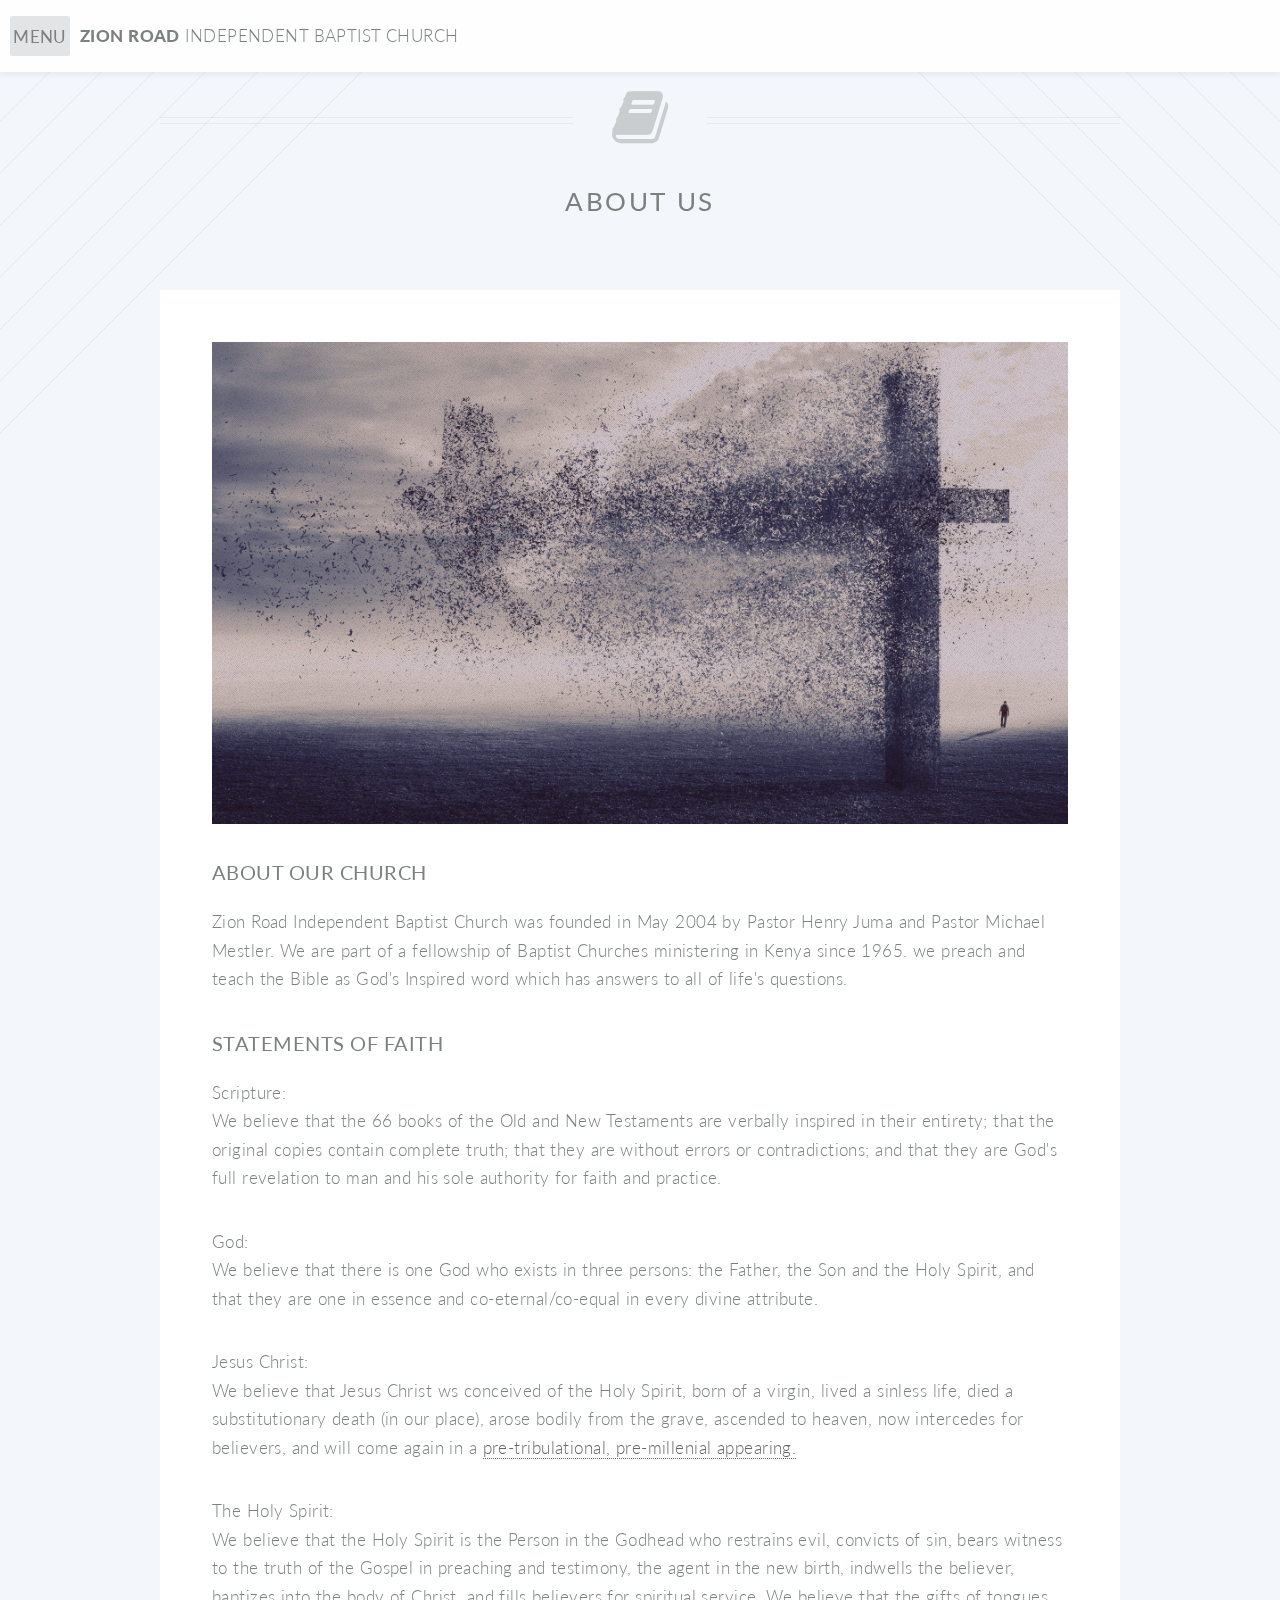
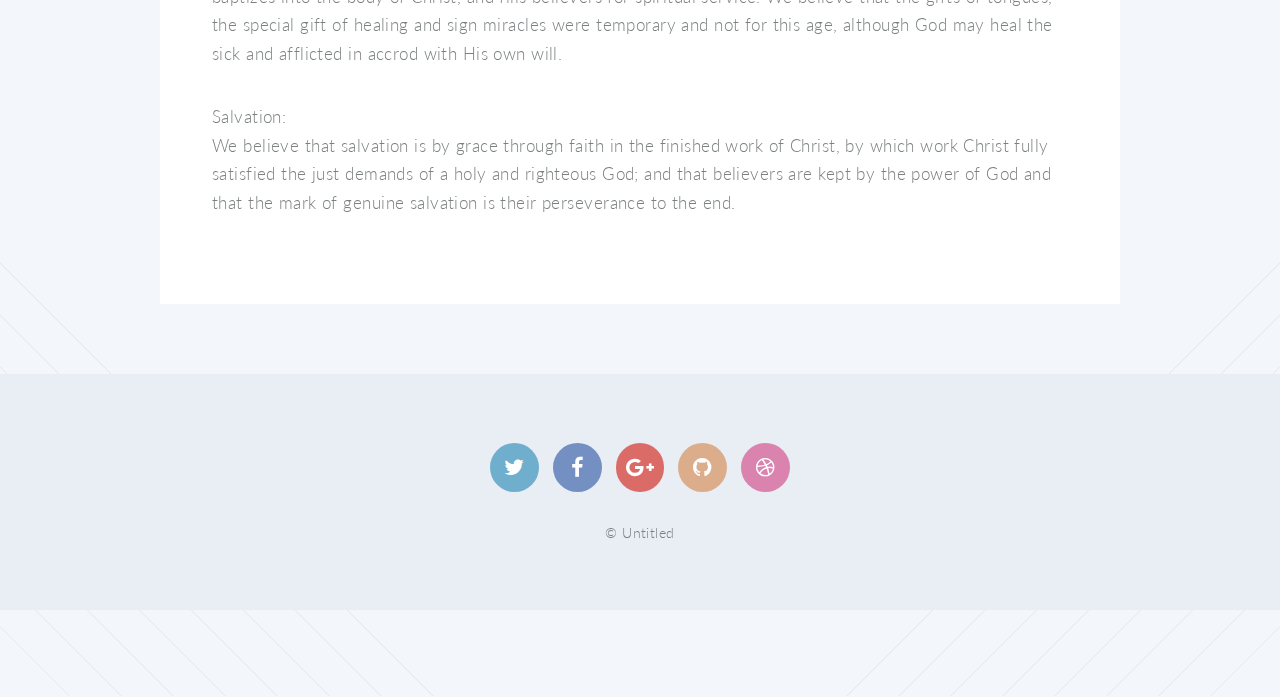
==== commit fb3a4220: "Edited Menu items, added location and Contact page" ====
--- a/about-us.html
+++ b/about-us.html
@@ -20,35 +20,27 @@
 	<div id="page-wrapper">
 
 		<!-- Header -->
-		<header id="header">
-			<h1 id="logo"><a href="index.html">Zion Road <span>Independent Baptist Church</span></a></h1>
+		<header id="header" class="alt">
+			<div class="logo">
+				<strong>Zion Road</strong> Independent Baptist Church</a>
+			</div>
 			<nav id="nav">
 				<ul>
-					<li class="current"><a href="index.html">Welcome</a></li>
 					<li class="submenu">
-						<a href="#">Layouts</a>
 						<ul>
-							<li><a href="left-sidebar.html">Left Sidebar</a></li>
-							<li><a href="right-sidebar.html">Right Sidebar</a></li>
-							<li><a href="no-sidebar.html">No Sidebar</a></li>
-							<li><a href="contact.html">Contact</a></li>
+							<li><a href="index.html">Home</a></li>
+							<li><a href="about-us.html">About Us</a></li>
+							<li><a href="ministries.html">Our Ministries</a></li>
+							<li><a href="location.html">Our Location</a></li>
+							<li><a href="contact.html">Contact Us</a></li>
 							<li class="submenu">
-								<a href="#">Submenu</a>
-								<ul>
-									<li><a href="#">Dolore Sed</a></li>
-									<li><a href="#">Consequat</a></li>
-									<li><a href="#">Lorem Magna</a></li>
-									<li><a href="#">Sed Magna</a></li>
-									<li><a href="#">Ipsum Nisl</a></li>
-								</ul>
 							</li>
 						</ul>
 					</li>
-					<li><a href="#" class="button special">Sign Up</a></li>
+
 				</ul>
 			</nav>
 		</header>
-
 		<!-- Main -->
 		<article id="main">
 
@@ -76,29 +68,29 @@
 								<li>Scripture:
 									<br>We believe that the 66 books of the Old and New Testaments are verbally inspired in their entirety; that the original copies contain complete truth; that they are without errors or contradictions; and that they are God's full revelation to
 									man and his sole authority for faith and practice.</li>
-							</p>
-							<p>
-								<li>God:
-									<br>We believe that there is one God who exists in three persons: the Father, the Son and the Holy Spirit, and that they are one in essence and co-eternal/co-equal in every divine attribute.</li>
-							</p>
-							<p>
-								<li>Jesus Christ:
-									<br>We believe that Jesus Christ ws conceived of the Holy Spirit, born of a virgin, lived a sinless life, died a substitutionary death (in our place), arose bodily from the grave, ascended to heaven, now intercedes for believers, and will come
-									again in a <a href="http://www.millersvillebiblechurch.org/_files/live/Pretribulational%20Premillennial%20View%20of%20the%20End%20Times.pdf">pre-tribulational, pre-millenial appearing.</a></li>
-							</p>
-							<p>
-								<li>The Holy Spirit:
-									<br>We believe that the Holy Spirit is the Person in the Godhead who restrains evil, convicts of sin, bears witness to the truth of the Gospel in preaching and testimony, the agent in the new birth, indwells the believer, baptizes into the body
-									of Christ, and fills believers for spiritual service. We believe that the gifts of tongues, the special gift of healing and sign miracles were temporary and not for this age, although God may heal the sick and afflicted in accrod with His own
-									will.
-								</li>
-							</p>
-							<p>
-								<li>Salvation:
-									<br>We believe that salvation is by grace through faith in the finished work of Christ, by which work Christ fully satisfied the just demands of a holy and righteous God; and that believers are kept by the power of God and that the mark of genuine
-									salvation is their perseverance to the end.
-								</li>
-							</p>
+								</p>
+								<p>
+									<li>God:
+										<br>We believe that there is one God who exists in three persons: the Father, the Son and the Holy Spirit, and that they are one in essence and co-eternal/co-equal in every divine attribute.</li>
+								</p>
+								<p>
+									<li>Jesus Christ:
+										<br>We believe that Jesus Christ ws conceived of the Holy Spirit, born of a virgin, lived a sinless life, died a substitutionary death (in our place), arose bodily from the grave, ascended to heaven, now intercedes for believers, and will come
+										again in a <a href="http://www.millersvillebiblechurch.org/_files/live/Pretribulational%20Premillennial%20View%20of%20the%20End%20Times.pdf">pre-tribulational, pre-millenial appearing.</a></li>
+								</p>
+								<p>
+									<li>The Holy Spirit:
+										<br>We believe that the Holy Spirit is the Person in the Godhead who restrains evil, convicts of sin, bears witness to the truth of the Gospel in preaching and testimony, the agent in the new birth, indwells the believer, baptizes into the body
+										of Christ, and fills believers for spiritual service. We believe that the gifts of tongues, the special gift of healing and sign miracles were temporary and not for this age, although God may heal the sick and afflicted in accrod with His own
+										will.
+									</li>
+								</p>
+								<p>
+									<li>Salvation:
+										<br>We believe that salvation is by grace through faith in the finished work of Christ, by which work Christ fully satisfied the just demands of a holy and righteous God; and that believers are kept by the power of God and that the mark of genuine
+										salvation is their perseverance to the end.
+									</li>
+								</p>
 						</ul>
 					</section>
 				</div>
--- a/assets/css/main.css
+++ b/assets/css/main.css
@@ -7,3190 +7,2650 @@
 	License: pixelarity.com/license
 */
 
+
 /* Reset */
 
-	html, body, div, span, applet, object, iframe, h1, h2, h3, h4, h5, h6, p, blockquote, pre, a, abbr, acronym, address, big, cite, code, del, dfn, em, img, ins, kbd, q, s, samp, small, strike, strong, sub, sup, tt, var, b, u, i, center, dl, dt, dd, ol, ul, li, fieldset, form, label, legend, table, caption, tbody, tfoot, thead, tr, th, td, article, aside, canvas, details, embed, figure, figcaption, footer, header, hgroup, menu, nav, output, ruby, section, summary, time, mark, audio, video {
-		margin: 0;
-		padding: 0;
-		border: 0;
-		font-size: 100%;
-		font: inherit;
-		vertical-align: baseline;
-	}
-
-	article, aside, details, figcaption, figure, footer, header, hgroup, menu, nav, section {
-		display: block;
-	}
-
-	body {
-		line-height: 1;
-	}
-
-	ol, ul {
-		list-style: none;
-	}
-
-	blockquote, q {
-		quotes: none;
-	}
-
-	blockquote:before, blockquote:after, q:before, q:after {
-		content: '';
-		content: none;
-	}
-
-	table {
-		border-collapse: collapse;
-		border-spacing: 0;
-	}
-
-	body {
-		-webkit-text-size-adjust: none;
-	}
+html, body, div, span, applet, object, iframe, h1, h2, h3, h4, h5, h6, p, blockquote, pre, a, abbr, acronym, address, big, cite, code, del, dfn, em, img, ins, kbd, q, s, samp, small, strike, strong, sub, sup, tt, var, b, u, i, center, dl, dt, dd, ol, ul, li, fieldset, form, label, legend, table, caption, tbody, tfoot, thead, tr, th, td, article, aside, canvas, details, embed, figure, figcaption, footer, header, hgroup, menu, nav, output, ruby, section, summary, time, mark, audio, video {
+    margin: 0;
+    padding: 0;
+    border: 0;
+    font-size: 100%;
+    font: inherit;
+    vertical-align: baseline;
+}
+
+article, aside, details, figcaption, figure, footer, header, hgroup, menu, nav, section {
+    display: block;
+}
+
+body {
+    line-height: 1;
+}
+
+ol, ul {
+    list-style: none;
+}
+
+blockquote, q {
+    quotes: none;
+}
+
+blockquote:before, blockquote:after, q:before, q:after {
+    content: '';
+    content: none;
+}
+
+table {
+    border-collapse: collapse;
+    border-spacing: 0;
+}
+
+body {
+    -webkit-text-size-adjust: none;
+}
+
 
 /* Box Model */
 
-	*, *:before, *:after {
-		-moz-box-sizing: border-box;
-		-webkit-box-sizing: border-box;
-		box-sizing: border-box;
-	}
+*, *:before, *:after {
+    -moz-box-sizing: border-box;
+    -webkit-box-sizing: border-box;
+    box-sizing: border-box;
+}
+
 
 /* Containers */
 
-	.container {
-		margin-left: auto;
-		margin-right: auto;
-	}
-
-	.container.\31 25\25 {
-		width: 100%;
-		max-width: 1750px;
-		min-width: 1400px;
-	}
-
-	.container.\37 5\25 {
-		width: 1050px;
-	}
-
-	.container.\35 0\25 {
-		width: 700px;
-	}
-
-	.container.\32 5\25 {
-		width: 350px;
-	}
-
-	.container {
-		width: 1400px;
-	}
-
-	@media screen and (max-width: 1680px) {
-
-		.container.\31 25\25 {
-			width: 100%;
-			max-width: 1500px;
-			min-width: 1200px;
-		}
-
-		.container.\37 5\25 {
-			width: 900px;
-		}
-
-		.container.\35 0\25 {
-			width: 600px;
-		}
-
-		.container.\32 5\25 {
-			width: 300px;
-		}
-
-		.container {
-			width: 1200px;
-		}
-
-	}
-
-	@media screen and (max-width: 1280px) {
-
-		.container.\31 25\25 {
-			width: 100%;
-			max-width: 1200px;
-			min-width: 960px;
-		}
-
-		.container.\37 5\25 {
-			width: 720px;
-		}
-
-		.container.\35 0\25 {
-			width: 480px;
-		}
-
-		.container.\32 5\25 {
-			width: 240px;
-		}
-
-		.container {
-			width: 960px;
-		}
-
-	}
-
-	@media screen and (max-width: 980px) {
-
-		.container.\31 25\25 {
-			width: 100%;
-			max-width: 118.75%;
-			min-width: 95%;
-		}
-
-		.container.\37 5\25 {
-			width: 71.25%;
-		}
-
-		.container.\35 0\25 {
-			width: 47.5%;
-		}
-
-		.container.\32 5\25 {
-			width: 23.75%;
-		}
-
-		.container {
-			width: 95%;
-		}
-
-	}
-
-	@media screen and (max-width: 840px) {
-
-		.container.\31 25\25 {
-			width: 100%;
-			max-width: 118.75%;
-			min-width: 95%;
-		}
-
-		.container.\37 5\25 {
-			width: 71.25%;
-		}
-
-		.container.\35 0\25 {
-			width: 47.5%;
-		}
-
-		.container.\32 5\25 {
-			width: 23.75%;
-		}
-
-		.container {
-			width: 95% !important;
-		}
-
-	}
-
-	@media screen and (max-width: 736px) {
-
-		.container.\31 25\25 {
-			width: 100%;
-			max-width: 125%;
-			min-width: 100%;
-		}
-
-		.container.\37 5\25 {
-			width: 75%;
-		}
-
-		.container.\35 0\25 {
-			width: 50%;
-		}
-
-		.container.\32 5\25 {
-			width: 25%;
-		}
-
-		.container {
-			width: 100% !important;
-		}
-
-	}
+.container {
+    margin-left: auto;
+    margin-right: auto;
+}
+
+.container.\31 25\25 {
+    width: 100%;
+    max-width: 1750px;
+    min-width: 1400px;
+}
+
+.container.\37 5\25 {
+    width: 1050px;
+}
+
+.container.\35 0\25 {
+    width: 700px;
+}
+
+.container.\32 5\25 {
+    width: 350px;
+}
+
+.container {
+    width: 1400px;
+}
+
+@media screen and (max-width: 1680px) {
+    .container.\31 25\25 {
+        width: 100%;
+        max-width: 1500px;
+        min-width: 1200px;
+    }
+    .container.\37 5\25 {
+        width: 900px;
+    }
+    .container.\35 0\25 {
+        width: 600px;
+    }
+    .container.\32 5\25 {
+        width: 300px;
+    }
+    .container {
+        width: 1200px;
+    }
+}
+
+@media screen and (max-width: 1280px) {
+    .container.\31 25\25 {
+        width: 100%;
+        max-width: 1200px;
+        min-width: 960px;
+    }
+    .container.\37 5\25 {
+        width: 720px;
+    }
+    .container.\35 0\25 {
+        width: 480px;
+    }
+    .container.\32 5\25 {
+        width: 240px;
+    }
+    .container {
+        width: 960px;
+    }
+}
+
+@media screen and (max-width: 980px) {
+    .container.\31 25\25 {
+        width: 100%;
+        max-width: 118.75%;
+        min-width: 95%;
+    }
+    .container.\37 5\25 {
+        width: 71.25%;
+    }
+    .container.\35 0\25 {
+        width: 47.5%;
+    }
+    .container.\32 5\25 {
+        width: 23.75%;
+    }
+    .container {
+        width: 95%;
+    }
+}
+
+@media screen and (max-width: 840px) {
+    .container.\31 25\25 {
+        width: 100%;
+        max-width: 118.75%;
+        min-width: 95%;
+    }
+    .container.\37 5\25 {
+        width: 71.25%;
+    }
+    .container.\35 0\25 {
+        width: 47.5%;
+    }
+    .container.\32 5\25 {
+        width: 23.75%;
+    }
+    .container {
+        width: 95% !important;
+    }
+}
+
+@media screen and (max-width: 736px) {
+    .container.\31 25\25 {
+        width: 100%;
+        max-width: 125%;
+        min-width: 100%;
+    }
+    .container.\37 5\25 {
+        width: 75%;
+    }
+    .container.\35 0\25 {
+        width: 50%;
+    }
+    .container.\32 5\25 {
+        width: 25%;
+    }
+    .container {
+        width: 100% !important;
+    }
+}
+
 
 /* Grid */
 
-	.row {
-		border-bottom: solid 1px transparent;
-		-moz-box-sizing: border-box;
-		-webkit-box-sizing: border-box;
-		box-sizing: border-box;
-	}
-
-	.row > * {
-		float: left;
-		-moz-box-sizing: border-box;
-		-webkit-box-sizing: border-box;
-		box-sizing: border-box;
-	}
-
-	.row:after, .row:before {
-		content: '';
-		display: block;
-		clear: both;
-		height: 0;
-	}
-
-	.row.uniform > * > :first-child {
-		margin-top: 0;
-	}
-
-	.row.uniform > * > :last-child {
-		margin-bottom: 0;
-	}
-
-	.row.\30 \25 > * {
-		padding: 0px 0 0 0px;
-	}
-
-	.row.\30 \25 {
-		margin: 0px 0 -1px 0px;
-	}
-
-	.row.uniform.\30 \25 > * {
-		padding: 0px 0 0 0px;
-	}
-
-	.row.uniform.\30 \25 {
-		margin: 0px 0 -1px 0px;
-	}
-
-	.row > * {
-		padding: 50px 0 0 50px;
-	}
-
-	.row {
-		margin: -50px 0 -1px -50px;
-	}
-
-	.row.uniform > * {
-		padding: 50px 0 0 50px;
-	}
-
-	.row.uniform {
-		margin: -50px 0 -1px -50px;
-	}
-
-	.row.\32 00\25 > * {
-		padding: 100px 0 0 100px;
-	}
-
-	.row.\32 00\25 {
-		margin: -100px 0 -1px -100px;
-	}
-
-	.row.uniform.\32 00\25 > * {
-		padding: 100px 0 0 100px;
-	}
-
-	.row.uniform.\32 00\25 {
-		margin: -100px 0 -1px -100px;
-	}
-
-	.row.\31 50\25 > * {
-		padding: 75px 0 0 75px;
-	}
-
-	.row.\31 50\25 {
-		margin: -75px 0 -1px -75px;
-	}
-
-	.row.uniform.\31 50\25 > * {
-		padding: 75px 0 0 75px;
-	}
-
-	.row.uniform.\31 50\25 {
-		margin: -75px 0 -1px -75px;
-	}
-
-	.row.\35 0\25 > * {
-		padding: 25px 0 0 25px;
-	}
-
-	.row.\35 0\25 {
-		margin: -25px 0 -1px -25px;
-	}
-
-	.row.uniform.\35 0\25 > * {
-		padding: 25px 0 0 25px;
-	}
-
-	.row.uniform.\35 0\25 {
-		margin: -25px 0 -1px -25px;
-	}
-
-	.row.\32 5\25 > * {
-		padding: 12.5px 0 0 12.5px;
-	}
-
-	.row.\32 5\25 {
-		margin: -12.5px 0 -1px -12.5px;
-	}
-
-	.row.uniform.\32 5\25 > * {
-		padding: 12.5px 0 0 12.5px;
-	}
-
-	.row.uniform.\32 5\25 {
-		margin: -12.5px 0 -1px -12.5px;
-	}
-
-	.\31 2u, .\31 2u\24 {
-		width: 100%;
-		clear: none;
-		margin-left: 0;
-	}
-
-	.\31 1u, .\31 1u\24 {
-		width: 91.6666666667%;
-		clear: none;
-		margin-left: 0;
-	}
-
-	.\31 0u, .\31 0u\24 {
-		width: 83.3333333333%;
-		clear: none;
-		margin-left: 0;
-	}
-
-	.\39 u, .\39 u\24 {
-		width: 75%;
-		clear: none;
-		margin-left: 0;
-	}
-
-	.\38 u, .\38 u\24 {
-		width: 66.6666666667%;
-		clear: none;
-		margin-left: 0;
-	}
-
-	.\37 u, .\37 u\24 {
-		width: 58.3333333333%;
-		clear: none;
-		margin-left: 0;
-	}
-
-	.\36 u, .\36 u\24 {
-		width: 50%;
-		clear: none;
-		margin-left: 0;
-	}
-
-	.\35 u, .\35 u\24 {
-		width: 41.6666666667%;
-		clear: none;
-		margin-left: 0;
-	}
-
-	.\34 u, .\34 u\24 {
-		width: 33.3333333333%;
-		clear: none;
-		margin-left: 0;
-	}
-
-	.\33 u, .\33 u\24 {
-		width: 25%;
-		clear: none;
-		margin-left: 0;
-	}
-
-	.\32 u, .\32 u\24 {
-		width: 16.6666666667%;
-		clear: none;
-		margin-left: 0;
-	}
-
-	.\31 u, .\31 u\24 {
-		width: 8.3333333333%;
-		clear: none;
-		margin-left: 0;
-	}
-
-	.\31 2u\24 + *,
-	.\31 1u\24 + *,
-	.\31 0u\24 + *,
-	.\39 u\24 + *,
-	.\38 u\24 + *,
-	.\37 u\24 + *,
-	.\36 u\24 + *,
-	.\35 u\24 + *,
-	.\34 u\24 + *,
-	.\33 u\24 + *,
-	.\32 u\24 + *,
-	.\31 u\24 + * {
-		clear: left;
-	}
-
-	.\-11u {
-		margin-left: 91.66667%;
-	}
-
-	.\-10u {
-		margin-left: 83.33333%;
-	}
-
-	.\-9u {
-		margin-left: 75%;
-	}
-
-	.\-8u {
-		margin-left: 66.66667%;
-	}
-
-	.\-7u {
-		margin-left: 58.33333%;
-	}
-
-	.\-6u {
-		margin-left: 50%;
-	}
-
-	.\-5u {
-		margin-left: 41.66667%;
-	}
-
-	.\-4u {
-		margin-left: 33.33333%;
-	}
-
-	.\-3u {
-		margin-left: 25%;
-	}
-
-	.\-2u {
-		margin-left: 16.66667%;
-	}
-
-	.\-1u {
-		margin-left: 8.33333%;
-	}
-
-	@media screen and (max-width: 1680px) {
-
-		.row > * {
-			padding: 40px 0 0 40px;
-		}
-
-		.row {
-			margin: -40px 0 -1px -40px;
-		}
-
-		.row.uniform > * {
-			padding: 40px 0 0 40px;
-		}
-
-		.row.uniform {
-			margin: -40px 0 -1px -40px;
-		}
-
-		.row.\32 00\25 > * {
-			padding: 80px 0 0 80px;
-		}
-
-		.row.\32 00\25 {
-			margin: -80px 0 -1px -80px;
-		}
-
-		.row.uniform.\32 00\25 > * {
-			padding: 80px 0 0 80px;
-		}
-
-		.row.uniform.\32 00\25 {
-			margin: -80px 0 -1px -80px;
-		}
-
-		.row.\31 50\25 > * {
-			padding: 60px 0 0 60px;
-		}
-
-		.row.\31 50\25 {
-			margin: -60px 0 -1px -60px;
-		}
-
-		.row.uniform.\31 50\25 > * {
-			padding: 60px 0 0 60px;
-		}
-
-		.row.uniform.\31 50\25 {
-			margin: -60px 0 -1px -60px;
-		}
-
-		.row.\35 0\25 > * {
-			padding: 20px 0 0 20px;
-		}
-
-		.row.\35 0\25 {
-			margin: -20px 0 -1px -20px;
-		}
-
-		.row.uniform.\35 0\25 > * {
-			padding: 20px 0 0 20px;
-		}
-
-		.row.uniform.\35 0\25 {
-			margin: -20px 0 -1px -20px;
-		}
-
-		.row.\32 5\25 > * {
-			padding: 10px 0 0 10px;
-		}
-
-		.row.\32 5\25 {
-			margin: -10px 0 -1px -10px;
-		}
-
-		.row.uniform.\32 5\25 > * {
-			padding: 10px 0 0 10px;
-		}
-
-		.row.uniform.\32 5\25 {
-			margin: -10px 0 -1px -10px;
-		}
-
-		.\31 2u\28wide\29, .\31 2u\24\28wide\29 {
-			width: 100%;
-			clear: none;
-			margin-left: 0;
-		}
-
-		.\31 1u\28wide\29, .\31 1u\24\28wide\29 {
-			width: 91.6666666667%;
-			clear: none;
-			margin-left: 0;
-		}
-
-		.\31 0u\28wide\29, .\31 0u\24\28wide\29 {
-			width: 83.3333333333%;
-			clear: none;
-			margin-left: 0;
-		}
-
-		.\39 u\28wide\29, .\39 u\24\28wide\29 {
-			width: 75%;
-			clear: none;
-			margin-left: 0;
-		}
-
-		.\38 u\28wide\29, .\38 u\24\28wide\29 {
-			width: 66.6666666667%;
-			clear: none;
-			margin-left: 0;
-		}
-
-		.\37 u\28wide\29, .\37 u\24\28wide\29 {
-			width: 58.3333333333%;
-			clear: none;
-			margin-left: 0;
-		}
-
-		.\36 u\28wide\29, .\36 u\24\28wide\29 {
-			width: 50%;
-			clear: none;
-			margin-left: 0;
-		}
-
-		.\35 u\28wide\29, .\35 u\24\28wide\29 {
-			width: 41.6666666667%;
-			clear: none;
-			margin-left: 0;
-		}
-
-		.\34 u\28wide\29, .\34 u\24\28wide\29 {
-			width: 33.3333333333%;
-			clear: none;
-			margin-left: 0;
-		}
-
-		.\33 u\28wide\29, .\33 u\24\28wide\29 {
-			width: 25%;
-			clear: none;
-			margin-left: 0;
-		}
-
-		.\32 u\28wide\29, .\32 u\24\28wide\29 {
-			width: 16.6666666667%;
-			clear: none;
-			margin-left: 0;
-		}
-
-		.\31 u\28wide\29, .\31 u\24\28wide\29 {
-			width: 8.3333333333%;
-			clear: none;
-			margin-left: 0;
-		}
-
-		.\31 2u\24\28wide\29 + *,
-		.\31 1u\24\28wide\29 + *,
-		.\31 0u\24\28wide\29 + *,
-		.\39 u\24\28wide\29 + *,
-		.\38 u\24\28wide\29 + *,
-		.\37 u\24\28wide\29 + *,
-		.\36 u\24\28wide\29 + *,
-		.\35 u\24\28wide\29 + *,
-		.\34 u\24\28wide\29 + *,
-		.\33 u\24\28wide\29 + *,
-		.\32 u\24\28wide\29 + *,
-		.\31 u\24\28wide\29 + * {
-			clear: left;
-		}
-
-		.\-11u\28wide\29 {
-			margin-left: 91.66667%;
-		}
-
-		.\-10u\28wide\29 {
-			margin-left: 83.33333%;
-		}
-
-		.\-9u\28wide\29 {
-			margin-left: 75%;
-		}
-
-		.\-8u\28wide\29 {
-			margin-left: 66.66667%;
-		}
-
-		.\-7u\28wide\29 {
-			margin-left: 58.33333%;
-		}
-
-		.\-6u\28wide\29 {
-			margin-left: 50%;
-		}
-
-		.\-5u\28wide\29 {
-			margin-left: 41.66667%;
-		}
-
-		.\-4u\28wide\29 {
-			margin-left: 33.33333%;
-		}
-
-		.\-3u\28wide\29 {
-			margin-left: 25%;
-		}
-
-		.\-2u\28wide\29 {
-			margin-left: 16.66667%;
-		}
-
-		.\-1u\28wide\29 {
-			margin-left: 8.33333%;
-		}
-
-	}
-
-	@media screen and (max-width: 1280px) {
-
-		.row > * {
-			padding: 40px 0 0 40px;
-		}
-
-		.row {
-			margin: -40px 0 -1px -40px;
-		}
-
-		.row.uniform > * {
-			padding: 40px 0 0 40px;
-		}
-
-		.row.uniform {
-			margin: -40px 0 -1px -40px;
-		}
-
-		.row.\32 00\25 > * {
-			padding: 80px 0 0 80px;
-		}
-
-		.row.\32 00\25 {
-			margin: -80px 0 -1px -80px;
-		}
-
-		.row.uniform.\32 00\25 > * {
-			padding: 80px 0 0 80px;
-		}
-
-		.row.uniform.\32 00\25 {
-			margin: -80px 0 -1px -80px;
-		}
-
-		.row.\31 50\25 > * {
-			padding: 60px 0 0 60px;
-		}
-
-		.row.\31 50\25 {
-			margin: -60px 0 -1px -60px;
-		}
-
-		.row.uniform.\31 50\25 > * {
-			padding: 60px 0 0 60px;
-		}
-
-		.row.uniform.\31 50\25 {
-			margin: -60px 0 -1px -60px;
-		}
-
-		.row.\35 0\25 > * {
-			padding: 20px 0 0 20px;
-		}
-
-		.row.\35 0\25 {
-			margin: -20px 0 -1px -20px;
-		}
-
-		.row.uniform.\35 0\25 > * {
-			padding: 20px 0 0 20px;
-		}
-
-		.row.uniform.\35 0\25 {
-			margin: -20px 0 -1px -20px;
-		}
-
-		.row.\32 5\25 > * {
-			padding: 10px 0 0 10px;
-		}
-
-		.row.\32 5\25 {
-			margin: -10px 0 -1px -10px;
-		}
-
-		.row.uniform.\32 5\25 > * {
-			padding: 10px 0 0 10px;
-		}
-
-		.row.uniform.\32 5\25 {
-			margin: -10px 0 -1px -10px;
-		}
-
-		.\31 2u\28normal\29, .\31 2u\24\28normal\29 {
-			width: 100%;
-			clear: none;
-			margin-left: 0;
-		}
-
-		.\31 1u\28normal\29, .\31 1u\24\28normal\29 {
-			width: 91.6666666667%;
-			clear: none;
-			margin-left: 0;
-		}
-
-		.\31 0u\28normal\29, .\31 0u\24\28normal\29 {
-			width: 83.3333333333%;
-			clear: none;
-			margin-left: 0;
-		}
-
-		.\39 u\28normal\29, .\39 u\24\28normal\29 {
-			width: 75%;
-			clear: none;
-			margin-left: 0;
-		}
-
-		.\38 u\28normal\29, .\38 u\24\28normal\29 {
-			width: 66.6666666667%;
-			clear: none;
-			margin-left: 0;
-		}
-
-		.\37 u\28normal\29, .\37 u\24\28normal\29 {
-			width: 58.3333333333%;
-			clear: none;
-			margin-left: 0;
-		}
-
-		.\36 u\28normal\29, .\36 u\24\28normal\29 {
-			width: 50%;
-			clear: none;
-			margin-left: 0;
-		}
-
-		.\35 u\28normal\29, .\35 u\24\28normal\29 {
-			width: 41.6666666667%;
-			clear: none;
-			margin-left: 0;
-		}
-
-		.\34 u\28normal\29, .\34 u\24\28normal\29 {
-			width: 33.3333333333%;
-			clear: none;
-			margin-left: 0;
-		}
-
-		.\33 u\28normal\29, .\33 u\24\28normal\29 {
-			width: 25%;
-			clear: none;
-			margin-left: 0;
-		}
-
-		.\32 u\28normal\29, .\32 u\24\28normal\29 {
-			width: 16.6666666667%;
-			clear: none;
-			margin-left: 0;
-		}
-
-		.\31 u\28normal\29, .\31 u\24\28normal\29 {
-			width: 8.3333333333%;
-			clear: none;
-			margin-left: 0;
-		}
-
-		.\31 2u\24\28normal\29 + *,
-		.\31 1u\24\28normal\29 + *,
-		.\31 0u\24\28normal\29 + *,
-		.\39 u\24\28normal\29 + *,
-		.\38 u\24\28normal\29 + *,
-		.\37 u\24\28normal\29 + *,
-		.\36 u\24\28normal\29 + *,
-		.\35 u\24\28normal\29 + *,
-		.\34 u\24\28normal\29 + *,
-		.\33 u\24\28normal\29 + *,
-		.\32 u\24\28normal\29 + *,
-		.\31 u\24\28normal\29 + * {
-			clear: left;
-		}
-
-		.\-11u\28normal\29 {
-			margin-left: 91.66667%;
-		}
-
-		.\-10u\28normal\29 {
-			margin-left: 83.33333%;
-		}
-
-		.\-9u\28normal\29 {
-			margin-left: 75%;
-		}
-
-		.\-8u\28normal\29 {
-			margin-left: 66.66667%;
-		}
-
-		.\-7u\28normal\29 {
-			margin-left: 58.33333%;
-		}
-
-		.\-6u\28normal\29 {
-			margin-left: 50%;
-		}
-
-		.\-5u\28normal\29 {
-			margin-left: 41.66667%;
-		}
-
-		.\-4u\28normal\29 {
-			margin-left: 33.33333%;
-		}
-
-		.\-3u\28normal\29 {
-			margin-left: 25%;
-		}
-
-		.\-2u\28normal\29 {
-			margin-left: 16.66667%;
-		}
-
-		.\-1u\28normal\29 {
-			margin-left: 8.33333%;
-		}
-
-	}
-
-	@media screen and (max-width: 980px) {
-
-		.row > * {
-			padding: 30px 0 0 30px;
-		}
-
-		.row {
-			margin: -30px 0 -1px -30px;
-		}
-
-		.row.uniform > * {
-			padding: 30px 0 0 30px;
-		}
-
-		.row.uniform {
-			margin: -30px 0 -1px -30px;
-		}
-
-		.row.\32 00\25 > * {
-			padding: 60px 0 0 60px;
-		}
-
-		.row.\32 00\25 {
-			margin: -60px 0 -1px -60px;
-		}
-
-		.row.uniform.\32 00\25 > * {
-			padding: 60px 0 0 60px;
-		}
-
-		.row.uniform.\32 00\25 {
-			margin: -60px 0 -1px -60px;
-		}
-
-		.row.\31 50\25 > * {
-			padding: 45px 0 0 45px;
-		}
-
-		.row.\31 50\25 {
-			margin: -45px 0 -1px -45px;
-		}
-
-		.row.uniform.\31 50\25 > * {
-			padding: 45px 0 0 45px;
-		}
-
-		.row.uniform.\31 50\25 {
-			margin: -45px 0 -1px -45px;
-		}
-
-		.row.\35 0\25 > * {
-			padding: 15px 0 0 15px;
-		}
-
-		.row.\35 0\25 {
-			margin: -15px 0 -1px -15px;
-		}
-
-		.row.uniform.\35 0\25 > * {
-			padding: 15px 0 0 15px;
-		}
-
-		.row.uniform.\35 0\25 {
-			margin: -15px 0 -1px -15px;
-		}
-
-		.row.\32 5\25 > * {
-			padding: 7.5px 0 0 7.5px;
-		}
-
-		.row.\32 5\25 {
-			margin: -7.5px 0 -1px -7.5px;
-		}
-
-		.row.uniform.\32 5\25 > * {
-			padding: 7.5px 0 0 7.5px;
-		}
-
-		.row.uniform.\32 5\25 {
-			margin: -7.5px 0 -1px -7.5px;
-		}
-
-		.\31 2u\28narrow\29, .\31 2u\24\28narrow\29 {
-			width: 100%;
-			clear: none;
-			margin-left: 0;
-		}
-
-		.\31 1u\28narrow\29, .\31 1u\24\28narrow\29 {
-			width: 91.6666666667%;
-			clear: none;
-			margin-left: 0;
-		}
-
-		.\31 0u\28narrow\29, .\31 0u\24\28narrow\29 {
-			width: 83.3333333333%;
-			clear: none;
-			margin-left: 0;
-		}
-
-		.\39 u\28narrow\29, .\39 u\24\28narrow\29 {
-			width: 75%;
-			clear: none;
-			margin-left: 0;
-		}
-
-		.\38 u\28narrow\29, .\38 u\24\28narrow\29 {
-			width: 66.6666666667%;
-			clear: none;
-			margin-left: 0;
-		}
-
-		.\37 u\28narrow\29, .\37 u\24\28narrow\29 {
-			width: 58.3333333333%;
-			clear: none;
-			margin-left: 0;
-		}
-
-		.\36 u\28narrow\29, .\36 u\24\28narrow\29 {
-			width: 50%;
-			clear: none;
-			margin-left: 0;
-		}
-
-		.\35 u\28narrow\29, .\35 u\24\28narrow\29 {
-			width: 41.6666666667%;
-			clear: none;
-			margin-left: 0;
-		}
-
-		.\34 u\28narrow\29, .\34 u\24\28narrow\29 {
-			width: 33.3333333333%;
-			clear: none;
-			margin-left: 0;
-		}
-
-		.\33 u\28narrow\29, .\33 u\24\28narrow\29 {
-			width: 25%;
-			clear: none;
-			margin-left: 0;
-		}
-
-		.\32 u\28narrow\29, .\32 u\24\28narrow\29 {
-			width: 16.6666666667%;
-			clear: none;
-			margin-left: 0;
-		}
-
-		.\31 u\28narrow\29, .\31 u\24\28narrow\29 {
-			width: 8.3333333333%;
-			clear: none;
-			margin-left: 0;
-		}
-
-		.\31 2u\24\28narrow\29 + *,
-		.\31 1u\24\28narrow\29 + *,
-		.\31 0u\24\28narrow\29 + *,
-		.\39 u\24\28narrow\29 + *,
-		.\38 u\24\28narrow\29 + *,
-		.\37 u\24\28narrow\29 + *,
-		.\36 u\24\28narrow\29 + *,
-		.\35 u\24\28narrow\29 + *,
-		.\34 u\24\28narrow\29 + *,
-		.\33 u\24\28narrow\29 + *,
-		.\32 u\24\28narrow\29 + *,
-		.\31 u\24\28narrow\29 + * {
-			clear: left;
-		}
-
-		.\-11u\28narrow\29 {
-			margin-left: 91.66667%;
-		}
-
-		.\-10u\28narrow\29 {
-			margin-left: 83.33333%;
-		}
-
-		.\-9u\28narrow\29 {
-			margin-left: 75%;
-		}
-
-		.\-8u\28narrow\29 {
-			margin-left: 66.66667%;
-		}
-
-		.\-7u\28narrow\29 {
-			margin-left: 58.33333%;
-		}
-
-		.\-6u\28narrow\29 {
-			margin-left: 50%;
-		}
-
-		.\-5u\28narrow\29 {
-			margin-left: 41.66667%;
-		}
-
-		.\-4u\28narrow\29 {
-			margin-left: 33.33333%;
-		}
-
-		.\-3u\28narrow\29 {
-			margin-left: 25%;
-		}
-
-		.\-2u\28narrow\29 {
-			margin-left: 16.66667%;
-		}
-
-		.\-1u\28narrow\29 {
-			margin-left: 8.33333%;
-		}
-
-	}
-
-	@media screen and (max-width: 840px) {
-
-		.row > * {
-			padding: 30px 0 0 30px;
-		}
-
-		.row {
-			margin: -30px 0 -1px -30px;
-		}
-
-		.row.uniform > * {
-			padding: 30px 0 0 30px;
-		}
-
-		.row.uniform {
-			margin: -30px 0 -1px -30px;
-		}
-
-		.row.\32 00\25 > * {
-			padding: 60px 0 0 60px;
-		}
-
-		.row.\32 00\25 {
-			margin: -60px 0 -1px -60px;
-		}
-
-		.row.uniform.\32 00\25 > * {
-			padding: 60px 0 0 60px;
-		}
-
-		.row.uniform.\32 00\25 {
-			margin: -60px 0 -1px -60px;
-		}
-
-		.row.\31 50\25 > * {
-			padding: 45px 0 0 45px;
-		}
-
-		.row.\31 50\25 {
-			margin: -45px 0 -1px -45px;
-		}
-
-		.row.uniform.\31 50\25 > * {
-			padding: 45px 0 0 45px;
-		}
-
-		.row.uniform.\31 50\25 {
-			margin: -45px 0 -1px -45px;
-		}
-
-		.row.\35 0\25 > * {
-			padding: 15px 0 0 15px;
-		}
-
-		.row.\35 0\25 {
-			margin: -15px 0 -1px -15px;
-		}
-
-		.row.uniform.\35 0\25 > * {
-			padding: 15px 0 0 15px;
-		}
-
-		.row.uniform.\35 0\25 {
-			margin: -15px 0 -1px -15px;
-		}
-
-		.row.\32 5\25 > * {
-			padding: 7.5px 0 0 7.5px;
-		}
-
-		.row.\32 5\25 {
-			margin: -7.5px 0 -1px -7.5px;
-		}
-
-		.row.uniform.\32 5\25 > * {
-			padding: 7.5px 0 0 7.5px;
-		}
-
-		.row.uniform.\32 5\25 {
-			margin: -7.5px 0 -1px -7.5px;
-		}
-
-		.\31 2u\28narrower\29, .\31 2u\24\28narrower\29 {
-			width: 100%;
-			clear: none;
-			margin-left: 0;
-		}
-
-		.\31 1u\28narrower\29, .\31 1u\24\28narrower\29 {
-			width: 91.6666666667%;
-			clear: none;
-			margin-left: 0;
-		}
-
-		.\31 0u\28narrower\29, .\31 0u\24\28narrower\29 {
-			width: 83.3333333333%;
-			clear: none;
-			margin-left: 0;
-		}
-
-		.\39 u\28narrower\29, .\39 u\24\28narrower\29 {
-			width: 75%;
-			clear: none;
-			margin-left: 0;
-		}
-
-		.\38 u\28narrower\29, .\38 u\24\28narrower\29 {
-			width: 66.6666666667%;
-			clear: none;
-			margin-left: 0;
-		}
-
-		.\37 u\28narrower\29, .\37 u\24\28narrower\29 {
-			width: 58.3333333333%;
-			clear: none;
-			margin-left: 0;
-		}
-
-		.\36 u\28narrower\29, .\36 u\24\28narrower\29 {
-			width: 50%;
-			clear: none;
-			margin-left: 0;
-		}
-
-		.\35 u\28narrower\29, .\35 u\24\28narrower\29 {
-			width: 41.6666666667%;
-			clear: none;
-			margin-left: 0;
-		}
-
-		.\34 u\28narrower\29, .\34 u\24\28narrower\29 {
-			width: 33.3333333333%;
-			clear: none;
-			margin-left: 0;
-		}
-
-		.\33 u\28narrower\29, .\33 u\24\28narrower\29 {
-			width: 25%;
-			clear: none;
-			margin-left: 0;
-		}
-
-		.\32 u\28narrower\29, .\32 u\24\28narrower\29 {
-			width: 16.6666666667%;
-			clear: none;
-			margin-left: 0;
-		}
-
-		.\31 u\28narrower\29, .\31 u\24\28narrower\29 {
-			width: 8.3333333333%;
-			clear: none;
-			margin-left: 0;
-		}
-
-		.\31 2u\24\28narrower\29 + *,
-		.\31 1u\24\28narrower\29 + *,
-		.\31 0u\24\28narrower\29 + *,
-		.\39 u\24\28narrower\29 + *,
-		.\38 u\24\28narrower\29 + *,
-		.\37 u\24\28narrower\29 + *,
-		.\36 u\24\28narrower\29 + *,
-		.\35 u\24\28narrower\29 + *,
-		.\34 u\24\28narrower\29 + *,
-		.\33 u\24\28narrower\29 + *,
-		.\32 u\24\28narrower\29 + *,
-		.\31 u\24\28narrower\29 + * {
-			clear: left;
-		}
-
-		.\-11u\28narrower\29 {
-			margin-left: 91.66667%;
-		}
-
-		.\-10u\28narrower\29 {
-			margin-left: 83.33333%;
-		}
-
-		.\-9u\28narrower\29 {
-			margin-left: 75%;
-		}
-
-		.\-8u\28narrower\29 {
-			margin-left: 66.66667%;
-		}
-
-		.\-7u\28narrower\29 {
-			margin-left: 58.33333%;
-		}
-
-		.\-6u\28narrower\29 {
-			margin-left: 50%;
-		}
-
-		.\-5u\28narrower\29 {
-			margin-left: 41.66667%;
-		}
-
-		.\-4u\28narrower\29 {
-			margin-left: 33.33333%;
-		}
-
-		.\-3u\28narrower\29 {
-			margin-left: 25%;
-		}
-
-		.\-2u\28narrower\29 {
-			margin-left: 16.66667%;
-		}
-
-		.\-1u\28narrower\29 {
-			margin-left: 8.33333%;
-		}
-
-	}
-
-	@media screen and (max-width: 736px) {
-
-		.row > * {
-			padding: 30px 0 0 30px;
-		}
-
-		.row {
-			margin: -30px 0 -1px -30px;
-		}
-
-		.row.uniform > * {
-			padding: 30px 0 0 30px;
-		}
-
-		.row.uniform {
-			margin: -30px 0 -1px -30px;
-		}
-
-		.row.\32 00\25 > * {
-			padding: 60px 0 0 60px;
-		}
-
-		.row.\32 00\25 {
-			margin: -60px 0 -1px -60px;
-		}
-
-		.row.uniform.\32 00\25 > * {
-			padding: 60px 0 0 60px;
-		}
-
-		.row.uniform.\32 00\25 {
-			margin: -60px 0 -1px -60px;
-		}
-
-		.row.\31 50\25 > * {
-			padding: 45px 0 0 45px;
-		}
-
-		.row.\31 50\25 {
-			margin: -45px 0 -1px -45px;
-		}
-
-		.row.uniform.\31 50\25 > * {
-			padding: 45px 0 0 45px;
-		}
-
-		.row.uniform.\31 50\25 {
-			margin: -45px 0 -1px -45px;
-		}
-
-		.row.\35 0\25 > * {
-			padding: 15px 0 0 15px;
-		}
-
-		.row.\35 0\25 {
-			margin: -15px 0 -1px -15px;
-		}
-
-		.row.uniform.\35 0\25 > * {
-			padding: 15px 0 0 15px;
-		}
-
-		.row.uniform.\35 0\25 {
-			margin: -15px 0 -1px -15px;
-		}
-
-		.row.\32 5\25 > * {
-			padding: 7.5px 0 0 7.5px;
-		}
-
-		.row.\32 5\25 {
-			margin: -7.5px 0 -1px -7.5px;
-		}
-
-		.row.uniform.\32 5\25 > * {
-			padding: 7.5px 0 0 7.5px;
-		}
-
-		.row.uniform.\32 5\25 {
-			margin: -7.5px 0 -1px -7.5px;
-		}
-
-		.\31 2u\28mobile\29, .\31 2u\24\28mobile\29 {
-			width: 100%;
-			clear: none;
-			margin-left: 0;
-		}
-
-		.\31 1u\28mobile\29, .\31 1u\24\28mobile\29 {
-			width: 91.6666666667%;
-			clear: none;
-			margin-left: 0;
-		}
-
-		.\31 0u\28mobile\29, .\31 0u\24\28mobile\29 {
-			width: 83.3333333333%;
-			clear: none;
-			margin-left: 0;
-		}
-
-		.\39 u\28mobile\29, .\39 u\24\28mobile\29 {
-			width: 75%;
-			clear: none;
-			margin-left: 0;
-		}
-
-		.\38 u\28mobile\29, .\38 u\24\28mobile\29 {
-			width: 66.6666666667%;
-			clear: none;
-			margin-left: 0;
-		}
-
-		.\37 u\28mobile\29, .\37 u\24\28mobile\29 {
-			width: 58.3333333333%;
-			clear: none;
-			margin-left: 0;
-		}
-
-		.\36 u\28mobile\29, .\36 u\24\28mobile\29 {
-			width: 50%;
-			clear: none;
-			margin-left: 0;
-		}
-
-		.\35 u\28mobile\29, .\35 u\24\28mobile\29 {
-			width: 41.6666666667%;
-			clear: none;
-			margin-left: 0;
-		}
-
-		.\34 u\28mobile\29, .\34 u\24\28mobile\29 {
-			width: 33.3333333333%;
-			clear: none;
-			margin-left: 0;
-		}
-
-		.\33 u\28mobile\29, .\33 u\24\28mobile\29 {
-			width: 25%;
-			clear: none;
-			margin-left: 0;
-		}
-
-		.\32 u\28mobile\29, .\32 u\24\28mobile\29 {
-			width: 16.6666666667%;
-			clear: none;
-			margin-left: 0;
-		}
-
-		.\31 u\28mobile\29, .\31 u\24\28mobile\29 {
-			width: 8.3333333333%;
-			clear: none;
-			margin-left: 0;
-		}
-
-		.\31 2u\24\28mobile\29 + *,
-		.\31 1u\24\28mobile\29 + *,
-		.\31 0u\24\28mobile\29 + *,
-		.\39 u\24\28mobile\29 + *,
-		.\38 u\24\28mobile\29 + *,
-		.\37 u\24\28mobile\29 + *,
-		.\36 u\24\28mobile\29 + *,
-		.\35 u\24\28mobile\29 + *,
-		.\34 u\24\28mobile\29 + *,
-		.\33 u\24\28mobile\29 + *,
-		.\32 u\24\28mobile\29 + *,
-		.\31 u\24\28mobile\29 + * {
-			clear: left;
-		}
-
-		.\-11u\28mobile\29 {
-			margin-left: 91.66667%;
-		}
-
-		.\-10u\28mobile\29 {
-			margin-left: 83.33333%;
-		}
-
-		.\-9u\28mobile\29 {
-			margin-left: 75%;
-		}
-
-		.\-8u\28mobile\29 {
-			margin-left: 66.66667%;
-		}
-
-		.\-7u\28mobile\29 {
-			margin-left: 58.33333%;
-		}
-
-		.\-6u\28mobile\29 {
-			margin-left: 50%;
-		}
-
-		.\-5u\28mobile\29 {
-			margin-left: 41.66667%;
-		}
-
-		.\-4u\28mobile\29 {
-			margin-left: 33.33333%;
-		}
-
-		.\-3u\28mobile\29 {
-			margin-left: 25%;
-		}
-
-		.\-2u\28mobile\29 {
-			margin-left: 16.66667%;
-		}
-
-		.\-1u\28mobile\29 {
-			margin-left: 8.33333%;
-		}
-
-	}
+.row {
+    border-bottom: solid 1px transparent;
+    -moz-box-sizing: border-box;
+    -webkit-box-sizing: border-box;
+    box-sizing: border-box;
+}
+
+.row>* {
+    float: left;
+    -moz-box-sizing: border-box;
+    -webkit-box-sizing: border-box;
+    box-sizing: border-box;
+}
+
+.row:after, .row:before {
+    content: '';
+    display: block;
+    clear: both;
+    height: 0;
+}
+
+.row.uniform>*> :first-child {
+    margin-top: 0;
+}
+
+.row.uniform>*> :last-child {
+    margin-bottom: 0;
+}
+
+.row.\30 \25>* {
+    padding: 0px 0 0 0px;
+}
+
+.row.\30 \25 {
+    margin: 0px 0 -1px 0px;
+}
+
+.row.uniform.\30 \25>* {
+    padding: 0px 0 0 0px;
+}
+
+.row.uniform.\30 \25 {
+    margin: 0px 0 -1px 0px;
+}
+
+.row>* {
+    padding: 50px 0 0 50px;
+}
+
+.row {
+    margin: -50px 0 -1px -50px;
+}
+
+.row.uniform>* {
+    padding: 50px 0 0 50px;
+}
+
+.row.uniform {
+    margin: -50px 0 -1px -50px;
+}
+
+.row.\32 00\25>* {
+    padding: 100px 0 0 100px;
+}
+
+.row.\32 00\25 {
+    margin: -100px 0 -1px -100px;
+}
+
+.row.uniform.\32 00\25>* {
+    padding: 100px 0 0 100px;
+}
+
+.row.uniform.\32 00\25 {
+    margin: -100px 0 -1px -100px;
+}
+
+.row.\31 50\25>* {
+    padding: 75px 0 0 75px;
+}
+
+.row.\31 50\25 {
+    margin: -75px 0 -1px -75px;
+}
+
+.row.uniform.\31 50\25>* {
+    padding: 75px 0 0 75px;
+}
+
+.row.uniform.\31 50\25 {
+    margin: -75px 0 -1px -75px;
+}
+
+.row.\35 0\25>* {
+    padding: 25px 0 0 25px;
+}
+
+.row.\35 0\25 {
+    margin: -25px 0 -1px -25px;
+}
+
+.row.uniform.\35 0\25>* {
+    padding: 25px 0 0 25px;
+}
+
+.row.uniform.\35 0\25 {
+    margin: -25px 0 -1px -25px;
+}
+
+.row.\32 5\25>* {
+    padding: 12.5px 0 0 12.5px;
+}
+
+.row.\32 5\25 {
+    margin: -12.5px 0 -1px -12.5px;
+}
+
+.row.uniform.\32 5\25>* {
+    padding: 12.5px 0 0 12.5px;
+}
+
+.row.uniform.\32 5\25 {
+    margin: -12.5px 0 -1px -12.5px;
+}
+
+.\31 2u, .\31 2u\24 {
+    width: 100%;
+    clear: none;
+    margin-left: 0;
+}
+
+.\31 1u, .\31 1u\24 {
+    width: 91.6666666667%;
+    clear: none;
+    margin-left: 0;
+}
+
+.\31 0u, .\31 0u\24 {
+    width: 83.3333333333%;
+    clear: none;
+    margin-left: 0;
+}
+
+.\39 u, .\39 u\24 {
+    width: 75%;
+    clear: none;
+    margin-left: 0;
+}
+
+.\38 u, .\38 u\24 {
+    width: 66.6666666667%;
+    clear: none;
+    margin-left: 0;
+}
+
+.\37 u, .\37 u\24 {
+    width: 58.3333333333%;
+    clear: none;
+    margin-left: 0;
+}
+
+.\36 u, .\36 u\24 {
+    width: 50%;
+    clear: none;
+    margin-left: 0;
+}
+
+.\35 u, .\35 u\24 {
+    width: 41.6666666667%;
+    clear: none;
+    margin-left: 0;
+}
+
+.\34 u, .\34 u\24 {
+    width: 33.3333333333%;
+    clear: none;
+    margin-left: 0;
+}
+
+.\33 u, .\33 u\24 {
+    width: 25%;
+    clear: none;
+    margin-left: 0;
+}
+
+.\32 u, .\32 u\24 {
+    width: 16.6666666667%;
+    clear: none;
+    margin-left: 0;
+}
+
+.\31 u, .\31 u\24 {
+    width: 8.3333333333%;
+    clear: none;
+    margin-left: 0;
+}
+
+.\31 2u\24+*, .\31 1u\24+*, .\31 0u\24+*, .\39 u\24+*, .\38 u\24+*, .\37 u\24+*, .\36 u\24+*, .\35 u\24+*, .\34 u\24+*, .\33 u\24+*, .\32 u\24+*, .\31 u\24+* {
+    clear: left;
+}
+
+.\-11u {
+    margin-left: 91.66667%;
+}
+
+.\-10u {
+    margin-left: 83.33333%;
+}
+
+.\-9u {
+    margin-left: 75%;
+}
+
+.\-8u {
+    margin-left: 66.66667%;
+}
+
+.\-7u {
+    margin-left: 58.33333%;
+}
+
+.\-6u {
+    margin-left: 50%;
+}
+
+.\-5u {
+    margin-left: 41.66667%;
+}
+
+.\-4u {
+    margin-left: 33.33333%;
+}
+
+.\-3u {
+    margin-left: 25%;
+}
+
+.\-2u {
+    margin-left: 16.66667%;
+}
+
+.\-1u {
+    margin-left: 8.33333%;
+}
+
+@media screen and (max-width: 1680px) {
+    .row>* {
+        padding: 40px 0 0 40px;
+    }
+    .row {
+        margin: -40px 0 -1px -40px;
+    }
+    .row.uniform>* {
+        padding: 40px 0 0 40px;
+    }
+    .row.uniform {
+        margin: -40px 0 -1px -40px;
+    }
+    .row.\32 00\25>* {
+        padding: 80px 0 0 80px;
+    }
+    .row.\32 00\25 {
+        margin: -80px 0 -1px -80px;
+    }
+    .row.uniform.\32 00\25>* {
+        padding: 80px 0 0 80px;
+    }
+    .row.uniform.\32 00\25 {
+        margin: -80px 0 -1px -80px;
+    }
+    .row.\31 50\25>* {
+        padding: 60px 0 0 60px;
+    }
+    .row.\31 50\25 {
+        margin: -60px 0 -1px -60px;
+    }
+    .row.uniform.\31 50\25>* {
+        padding: 60px 0 0 60px;
+    }
+    .row.uniform.\31 50\25 {
+        margin: -60px 0 -1px -60px;
+    }
+    .row.\35 0\25>* {
+        padding: 20px 0 0 20px;
+    }
+    .row.\35 0\25 {
+        margin: -20px 0 -1px -20px;
+    }
+    .row.uniform.\35 0\25>* {
+        padding: 20px 0 0 20px;
+    }
+    .row.uniform.\35 0\25 {
+        margin: -20px 0 -1px -20px;
+    }
+    .row.\32 5\25>* {
+        padding: 10px 0 0 10px;
+    }
+    .row.\32 5\25 {
+        margin: -10px 0 -1px -10px;
+    }
+    .row.uniform.\32 5\25>* {
+        padding: 10px 0 0 10px;
+    }
+    .row.uniform.\32 5\25 {
+        margin: -10px 0 -1px -10px;
+    }
+    .\31 2u\28wide\29, .\31 2u\24\28wide\29 {
+        width: 100%;
+        clear: none;
+        margin-left: 0;
+    }
+    .\31 1u\28wide\29, .\31 1u\24\28wide\29 {
+        width: 91.6666666667%;
+        clear: none;
+        margin-left: 0;
+    }
+    .\31 0u\28wide\29, .\31 0u\24\28wide\29 {
+        width: 83.3333333333%;
+        clear: none;
+        margin-left: 0;
+    }
+    .\39 u\28wide\29, .\39 u\24\28wide\29 {
+        width: 75%;
+        clear: none;
+        margin-left: 0;
+    }
+    .\38 u\28wide\29, .\38 u\24\28wide\29 {
+        width: 66.6666666667%;
+        clear: none;
+        margin-left: 0;
+    }
+    .\37 u\28wide\29, .\37 u\24\28wide\29 {
+        width: 58.3333333333%;
+        clear: none;
+        margin-left: 0;
+    }
+    .\36 u\28wide\29, .\36 u\24\28wide\29 {
+        width: 50%;
+        clear: none;
+        margin-left: 0;
+    }
+    .\35 u\28wide\29, .\35 u\24\28wide\29 {
+        width: 41.6666666667%;
+        clear: none;
+        margin-left: 0;
+    }
+    .\34 u\28wide\29, .\34 u\24\28wide\29 {
+        width: 33.3333333333%;
+        clear: none;
+        margin-left: 0;
+    }
+    .\33 u\28wide\29, .\33 u\24\28wide\29 {
+        width: 25%;
+        clear: none;
+        margin-left: 0;
+    }
+    .\32 u\28wide\29, .\32 u\24\28wide\29 {
+        width: 16.6666666667%;
+        clear: none;
+        margin-left: 0;
+    }
+    .\31 u\28wide\29, .\31 u\24\28wide\29 {
+        width: 8.3333333333%;
+        clear: none;
+        margin-left: 0;
+    }
+    .\31 2u\24\28wide\29+*, .\31 1u\24\28wide\29+*, .\31 0u\24\28wide\29+*, .\39 u\24\28wide\29+*, .\38 u\24\28wide\29+*, .\37 u\24\28wide\29+*, .\36 u\24\28wide\29+*, .\35 u\24\28wide\29+*, .\34 u\24\28wide\29+*, .\33 u\24\28wide\29+*, .\32 u\24\28wide\29+*, .\31 u\24\28wide\29+* {
+        clear: left;
+    }
+    .\-11u\28wide\29 {
+        margin-left: 91.66667%;
+    }
+    .\-10u\28wide\29 {
+        margin-left: 83.33333%;
+    }
+    .\-9u\28wide\29 {
+        margin-left: 75%;
+    }
+    .\-8u\28wide\29 {
+        margin-left: 66.66667%;
+    }
+    .\-7u\28wide\29 {
+        margin-left: 58.33333%;
+    }
+    .\-6u\28wide\29 {
+        margin-left: 50%;
+    }
+    .\-5u\28wide\29 {
+        margin-left: 41.66667%;
+    }
+    .\-4u\28wide\29 {
+        margin-left: 33.33333%;
+    }
+    .\-3u\28wide\29 {
+        margin-left: 25%;
+    }
+    .\-2u\28wide\29 {
+        margin-left: 16.66667%;
+    }
+    .\-1u\28wide\29 {
+        margin-left: 8.33333%;
+    }
+}
+
+@media screen and (max-width: 1280px) {
+    .row>* {
+        padding: 40px 0 0 40px;
+    }
+    .row {
+        margin: -40px 0 -1px -40px;
+    }
+    .row.uniform>* {
+        padding: 40px 0 0 40px;
+    }
+    .row.uniform {
+        margin: -40px 0 -1px -40px;
+    }
+    .row.\32 00\25>* {
+        padding: 80px 0 0 80px;
+    }
+    .row.\32 00\25 {
+        margin: -80px 0 -1px -80px;
+    }
+    .row.uniform.\32 00\25>* {
+        padding: 80px 0 0 80px;
+    }
+    .row.uniform.\32 00\25 {
+        margin: -80px 0 -1px -80px;
+    }
+    .row.\31 50\25>* {
+        padding: 60px 0 0 60px;
+    }
+    .row.\31 50\25 {
+        margin: -60px 0 -1px -60px;
+    }
+    .row.uniform.\31 50\25>* {
+        padding: 60px 0 0 60px;
+    }
+    .row.uniform.\31 50\25 {
+        margin: -60px 0 -1px -60px;
+    }
+    .row.\35 0\25>* {
+        padding: 20px 0 0 20px;
+    }
+    .row.\35 0\25 {
+        margin: -20px 0 -1px -20px;
+    }
+    .row.uniform.\35 0\25>* {
+        padding: 20px 0 0 20px;
+    }
+    .row.uniform.\35 0\25 {
+        margin: -20px 0 -1px -20px;
+    }
+    .row.\32 5\25>* {
+        padding: 10px 0 0 10px;
+    }
+    .row.\32 5\25 {
+        margin: -10px 0 -1px -10px;
+    }
+    .row.uniform.\32 5\25>* {
+        padding: 10px 0 0 10px;
+    }
+    .row.uniform.\32 5\25 {
+        margin: -10px 0 -1px -10px;
+    }
+    .\31 2u\28normal\29, .\31 2u\24\28normal\29 {
+        width: 100%;
+        clear: none;
+        margin-left: 0;
+    }
+    .\31 1u\28normal\29, .\31 1u\24\28normal\29 {
+        width: 91.6666666667%;
+        clear: none;
+        margin-left: 0;
+    }
+    .\31 0u\28normal\29, .\31 0u\24\28normal\29 {
+        width: 83.3333333333%;
+        clear: none;
+        margin-left: 0;
+    }
+    .\39 u\28normal\29, .\39 u\24\28normal\29 {
+        width: 75%;
+        clear: none;
+        margin-left: 0;
+    }
+    .\38 u\28normal\29, .\38 u\24\28normal\29 {
+        width: 66.6666666667%;
+        clear: none;
+        margin-left: 0;
+    }
+    .\37 u\28normal\29, .\37 u\24\28normal\29 {
+        width: 58.3333333333%;
+        clear: none;
+        margin-left: 0;
+    }
+    .\36 u\28normal\29, .\36 u\24\28normal\29 {
+        width: 50%;
+        clear: none;
+        margin-left: 0;
+    }
+    .\35 u\28normal\29, .\35 u\24\28normal\29 {
+        width: 41.6666666667%;
+        clear: none;
+        margin-left: 0;
+    }
+    .\34 u\28normal\29, .\34 u\24\28normal\29 {
+        width: 33.3333333333%;
+        clear: none;
+        margin-left: 0;
+    }
+    .\33 u\28normal\29, .\33 u\24\28normal\29 {
+        width: 25%;
+        clear: none;
+        margin-left: 0;
+    }
+    .\32 u\28normal\29, .\32 u\24\28normal\29 {
+        width: 16.6666666667%;
+        clear: none;
+        margin-left: 0;
+    }
+    .\31 u\28normal\29, .\31 u\24\28normal\29 {
+        width: 8.3333333333%;
+        clear: none;
+        margin-left: 0;
+    }
+    .\31 2u\24\28normal\29+*, .\31 1u\24\28normal\29+*, .\31 0u\24\28normal\29+*, .\39 u\24\28normal\29+*, .\38 u\24\28normal\29+*, .\37 u\24\28normal\29+*, .\36 u\24\28normal\29+*, .\35 u\24\28normal\29+*, .\34 u\24\28normal\29+*, .\33 u\24\28normal\29+*, .\32 u\24\28normal\29+*, .\31 u\24\28normal\29+* {
+        clear: left;
+    }
+    .\-11u\28normal\29 {
+        margin-left: 91.66667%;
+    }
+    .\-10u\28normal\29 {
+        margin-left: 83.33333%;
+    }
+    .\-9u\28normal\29 {
+        margin-left: 75%;
+    }
+    .\-8u\28normal\29 {
+        margin-left: 66.66667%;
+    }
+    .\-7u\28normal\29 {
+        margin-left: 58.33333%;
+    }
+    .\-6u\28normal\29 {
+        margin-left: 50%;
+    }
+    .\-5u\28normal\29 {
+        margin-left: 41.66667%;
+    }
+    .\-4u\28normal\29 {
+        margin-left: 33.33333%;
+    }
+    .\-3u\28normal\29 {
+        margin-left: 25%;
+    }
+    .\-2u\28normal\29 {
+        margin-left: 16.66667%;
+    }
+    .\-1u\28normal\29 {
+        margin-left: 8.33333%;
+    }
+}
+
+@media screen and (max-width: 980px) {
+    .row>* {
+        padding: 30px 0 0 30px;
+    }
+    .row {
+        margin: -30px 0 -1px -30px;
+    }
+    .row.uniform>* {
+        padding: 30px 0 0 30px;
+    }
+    .row.uniform {
+        margin: -30px 0 -1px -30px;
+    }
+    .row.\32 00\25>* {
+        padding: 60px 0 0 60px;
+    }
+    .row.\32 00\25 {
+        margin: -60px 0 -1px -60px;
+    }
+    .row.uniform.\32 00\25>* {
+        padding: 60px 0 0 60px;
+    }
+    .row.uniform.\32 00\25 {
+        margin: -60px 0 -1px -60px;
+    }
+    .row.\31 50\25>* {
+        padding: 45px 0 0 45px;
+    }
+    .row.\31 50\25 {
+        margin: -45px 0 -1px -45px;
+    }
+    .row.uniform.\31 50\25>* {
+        padding: 45px 0 0 45px;
+    }
+    .row.uniform.\31 50\25 {
+        margin: -45px 0 -1px -45px;
+    }
+    .row.\35 0\25>* {
+        padding: 15px 0 0 15px;
+    }
+    .row.\35 0\25 {
+        margin: -15px 0 -1px -15px;
+    }
+    .row.uniform.\35 0\25>* {
+        padding: 15px 0 0 15px;
+    }
+    .row.uniform.\35 0\25 {
+        margin: -15px 0 -1px -15px;
+    }
+    .row.\32 5\25>* {
+        padding: 7.5px 0 0 7.5px;
+    }
+    .row.\32 5\25 {
+        margin: -7.5px 0 -1px -7.5px;
+    }
+    .row.uniform.\32 5\25>* {
+        padding: 7.5px 0 0 7.5px;
+    }
+    .row.uniform.\32 5\25 {
+        margin: -7.5px 0 -1px -7.5px;
+    }
+    .\31 2u\28narrow\29, .\31 2u\24\28narrow\29 {
+        width: 100%;
+        clear: none;
+        margin-left: 0;
+    }
+    .\31 1u\28narrow\29, .\31 1u\24\28narrow\29 {
+        width: 91.6666666667%;
+        clear: none;
+        margin-left: 0;
+    }
+    .\31 0u\28narrow\29, .\31 0u\24\28narrow\29 {
+        width: 83.3333333333%;
+        clear: none;
+        margin-left: 0;
+    }
+    .\39 u\28narrow\29, .\39 u\24\28narrow\29 {
+        width: 75%;
+        clear: none;
+        margin-left: 0;
+    }
+    .\38 u\28narrow\29, .\38 u\24\28narrow\29 {
+        width: 66.6666666667%;
+        clear: none;
+        margin-left: 0;
+    }
+    .\37 u\28narrow\29, .\37 u\24\28narrow\29 {
+        width: 58.3333333333%;
+        clear: none;
+        margin-left: 0;
+    }
+    .\36 u\28narrow\29, .\36 u\24\28narrow\29 {
+        width: 50%;
+        clear: none;
+        margin-left: 0;
+    }
+    .\35 u\28narrow\29, .\35 u\24\28narrow\29 {
+        width: 41.6666666667%;
+        clear: none;
+        margin-left: 0;
+    }
+    .\34 u\28narrow\29, .\34 u\24\28narrow\29 {
+        width: 33.3333333333%;
+        clear: none;
+        margin-left: 0;
+    }
+    .\33 u\28narrow\29, .\33 u\24\28narrow\29 {
+        width: 25%;
+        clear: none;
+        margin-left: 0;
+    }
+    .\32 u\28narrow\29, .\32 u\24\28narrow\29 {
+        width: 16.6666666667%;
+        clear: none;
+        margin-left: 0;
+    }
+    .\31 u\28narrow\29, .\31 u\24\28narrow\29 {
+        width: 8.3333333333%;
+        clear: none;
+        margin-left: 0;
+    }
+    .\31 2u\24\28narrow\29+*, .\31 1u\24\28narrow\29+*, .\31 0u\24\28narrow\29+*, .\39 u\24\28narrow\29+*, .\38 u\24\28narrow\29+*, .\37 u\24\28narrow\29+*, .\36 u\24\28narrow\29+*, .\35 u\24\28narrow\29+*, .\34 u\24\28narrow\29+*, .\33 u\24\28narrow\29+*, .\32 u\24\28narrow\29+*, .\31 u\24\28narrow\29+* {
+        clear: left;
+    }
+    .\-11u\28narrow\29 {
+        margin-left: 91.66667%;
+    }
+    .\-10u\28narrow\29 {
+        margin-left: 83.33333%;
+    }
+    .\-9u\28narrow\29 {
+        margin-left: 75%;
+    }
+    .\-8u\28narrow\29 {
+        margin-left: 66.66667%;
+    }
+    .\-7u\28narrow\29 {
+        margin-left: 58.33333%;
+    }
+    .\-6u\28narrow\29 {
+        margin-left: 50%;
+    }
+    .\-5u\28narrow\29 {
+        margin-left: 41.66667%;
+    }
+    .\-4u\28narrow\29 {
+        margin-left: 33.33333%;
+    }
+    .\-3u\28narrow\29 {
+        margin-left: 25%;
+    }
+    .\-2u\28narrow\29 {
+        margin-left: 16.66667%;
+    }
+    .\-1u\28narrow\29 {
+        margin-left: 8.33333%;
+    }
+}
+
+@media screen and (max-width: 840px) {
+    .row>* {
+        padding: 30px 0 0 30px;
+    }
+    .row {
+        margin: -30px 0 -1px -30px;
+    }
+    .row.uniform>* {
+        padding: 30px 0 0 30px;
+    }
+    .row.uniform {
+        margin: -30px 0 -1px -30px;
+    }
+    .row.\32 00\25>* {
+        padding: 60px 0 0 60px;
+    }
+    .row.\32 00\25 {
+        margin: -60px 0 -1px -60px;
+    }
+    .row.uniform.\32 00\25>* {
+        padding: 60px 0 0 60px;
+    }
+    .row.uniform.\32 00\25 {
+        margin: -60px 0 -1px -60px;
+    }
+    .row.\31 50\25>* {
+        padding: 45px 0 0 45px;
+    }
+    .row.\31 50\25 {
+        margin: -45px 0 -1px -45px;
+    }
+    .row.uniform.\31 50\25>* {
+        padding: 45px 0 0 45px;
+    }
+    .row.uniform.\31 50\25 {
+        margin: -45px 0 -1px -45px;
+    }
+    .row.\35 0\25>* {
+        padding: 15px 0 0 15px;
+    }
+    .row.\35 0\25 {
+        margin: -15px 0 -1px -15px;
+    }
+    .row.uniform.\35 0\25>* {
+        padding: 15px 0 0 15px;
+    }
+    .row.uniform.\35 0\25 {
+        margin: -15px 0 -1px -15px;
+    }
+    .row.\32 5\25>* {
+        padding: 7.5px 0 0 7.5px;
+    }
+    .row.\32 5\25 {
+        margin: -7.5px 0 -1px -7.5px;
+    }
+    .row.uniform.\32 5\25>* {
+        padding: 7.5px 0 0 7.5px;
+    }
+    .row.uniform.\32 5\25 {
+        margin: -7.5px 0 -1px -7.5px;
+    }
+    .\31 2u\28narrower\29, .\31 2u\24\28narrower\29 {
+        width: 100%;
+        clear: none;
+        margin-left: 0;
+    }
+    .\31 1u\28narrower\29, .\31 1u\24\28narrower\29 {
+        width: 91.6666666667%;
+        clear: none;
+        margin-left: 0;
+    }
+    .\31 0u\28narrower\29, .\31 0u\24\28narrower\29 {
+        width: 83.3333333333%;
+        clear: none;
+        margin-left: 0;
+    }
+    .\39 u\28narrower\29, .\39 u\24\28narrower\29 {
+        width: 75%;
+        clear: none;
+        margin-left: 0;
+    }
+    .\38 u\28narrower\29, .\38 u\24\28narrower\29 {
+        width: 66.6666666667%;
+        clear: none;
+        margin-left: 0;
+    }
+    .\37 u\28narrower\29, .\37 u\24\28narrower\29 {
+        width: 58.3333333333%;
+        clear: none;
+        margin-left: 0;
+    }
+    .\36 u\28narrower\29, .\36 u\24\28narrower\29 {
+        width: 50%;
+        clear: none;
+        margin-left: 0;
+    }
+    .\35 u\28narrower\29, .\35 u\24\28narrower\29 {
+        width: 41.6666666667%;
+        clear: none;
+        margin-left: 0;
+    }
+    .\34 u\28narrower\29, .\34 u\24\28narrower\29 {
+        width: 33.3333333333%;
+        clear: none;
+        margin-left: 0;
+    }
+    .\33 u\28narrower\29, .\33 u\24\28narrower\29 {
+        width: 25%;
+        clear: none;
+        margin-left: 0;
+    }
+    .\32 u\28narrower\29, .\32 u\24\28narrower\29 {
+        width: 16.6666666667%;
+        clear: none;
+        margin-left: 0;
+    }
+    .\31 u\28narrower\29, .\31 u\24\28narrower\29 {
+        width: 8.3333333333%;
+        clear: none;
+        margin-left: 0;
+    }
+    .\31 2u\24\28narrower\29+*, .\31 1u\24\28narrower\29+*, .\31 0u\24\28narrower\29+*, .\39 u\24\28narrower\29+*, .\38 u\24\28narrower\29+*, .\37 u\24\28narrower\29+*, .\36 u\24\28narrower\29+*, .\35 u\24\28narrower\29+*, .\34 u\24\28narrower\29+*, .\33 u\24\28narrower\29+*, .\32 u\24\28narrower\29+*, .\31 u\24\28narrower\29+* {
+        clear: left;
+    }
+    .\-11u\28narrower\29 {
+        margin-left: 91.66667%;
+    }
+    .\-10u\28narrower\29 {
+        margin-left: 83.33333%;
+    }
+    .\-9u\28narrower\29 {
+        margin-left: 75%;
+    }
+    .\-8u\28narrower\29 {
+        margin-left: 66.66667%;
+    }
+    .\-7u\28narrower\29 {
+        margin-left: 58.33333%;
+    }
+    .\-6u\28narrower\29 {
+        margin-left: 50%;
+    }
+    .\-5u\28narrower\29 {
+        margin-left: 41.66667%;
+    }
+    .\-4u\28narrower\29 {
+        margin-left: 33.33333%;
+    }
+    .\-3u\28narrower\29 {
+        margin-left: 25%;
+    }
+    .\-2u\28narrower\29 {
+        margin-left: 16.66667%;
+    }
+    .\-1u\28narrower\29 {
+        margin-left: 8.33333%;
+    }
+}
+
+@media screen and (max-width: 736px) {
+    .row>* {
+        padding: 30px 0 0 30px;
+    }
+    .row {
+        margin: -30px 0 -1px -30px;
+    }
+    .row.uniform>* {
+        padding: 30px 0 0 30px;
+    }
+    .row.uniform {
+        margin: -30px 0 -1px -30px;
+    }
+    .row.\32 00\25>* {
+        padding: 60px 0 0 60px;
+    }
+    .row.\32 00\25 {
+        margin: -60px 0 -1px -60px;
+    }
+    .row.uniform.\32 00\25>* {
+        padding: 60px 0 0 60px;
+    }
+    .row.uniform.\32 00\25 {
+        margin: -60px 0 -1px -60px;
+    }
+    .row.\31 50\25>* {
+        padding: 45px 0 0 45px;
+    }
+    .row.\31 50\25 {
+        margin: -45px 0 -1px -45px;
+    }
+    .row.uniform.\31 50\25>* {
+        padding: 45px 0 0 45px;
+    }
+    .row.uniform.\31 50\25 {
+        margin: -45px 0 -1px -45px;
+    }
+    .row.\35 0\25>* {
+        padding: 15px 0 0 15px;
+    }
+    .row.\35 0\25 {
+        margin: -15px 0 -1px -15px;
+    }
+    .row.uniform.\35 0\25>* {
+        padding: 15px 0 0 15px;
+    }
+    .row.uniform.\35 0\25 {
+        margin: -15px 0 -1px -15px;
+    }
+    .row.\32 5\25>* {
+        padding: 7.5px 0 0 7.5px;
+    }
+    .row.\32 5\25 {
+        margin: -7.5px 0 -1px -7.5px;
+    }
+    .row.uniform.\32 5\25>* {
+        padding: 7.5px 0 0 7.5px;
+    }
+    .row.uniform.\32 5\25 {
+        margin: -7.5px 0 -1px -7.5px;
+    }
+    .\31 2u\28mobile\29, .\31 2u\24\28mobile\29 {
+        width: 100%;
+        clear: none;
+        margin-left: 0;
+    }
+    .\31 1u\28mobile\29, .\31 1u\24\28mobile\29 {
+        width: 91.6666666667%;
+        clear: none;
+        margin-left: 0;
+    }
+    .\31 0u\28mobile\29, .\31 0u\24\28mobile\29 {
+        width: 83.3333333333%;
+        clear: none;
+        margin-left: 0;
+    }
+    .\39 u\28mobile\29, .\39 u\24\28mobile\29 {
+        width: 75%;
+        clear: none;
+        margin-left: 0;
+    }
+    .\38 u\28mobile\29, .\38 u\24\28mobile\29 {
+        width: 66.6666666667%;
+        clear: none;
+        margin-left: 0;
+    }
+    .\37 u\28mobile\29, .\37 u\24\28mobile\29 {
+        width: 58.3333333333%;
+        clear: none;
+        margin-left: 0;
+    }
+    .\36 u\28mobile\29, .\36 u\24\28mobile\29 {
+        width: 50%;
+        clear: none;
+        margin-left: 0;
+    }
+    .\35 u\28mobile\29, .\35 u\24\28mobile\29 {
+        width: 41.6666666667%;
+        clear: none;
+        margin-left: 0;
+    }
+    .\34 u\28mobile\29, .\34 u\24\28mobile\29 {
+        width: 33.3333333333%;
+        clear: none;
+        margin-left: 0;
+    }
+    .\33 u\28mobile\29, .\33 u\24\28mobile\29 {
+        width: 25%;
+        clear: none;
+        margin-left: 0;
+    }
+    .\32 u\28mobile\29, .\32 u\24\28mobile\29 {
+        width: 16.6666666667%;
+        clear: none;
+        margin-left: 0;
+    }
+    .\31 u\28mobile\29, .\31 u\24\28mobile\29 {
+        width: 8.3333333333%;
+        clear: none;
+        margin-left: 0;
+    }
+    .\31 2u\24\28mobile\29+*, .\31 1u\24\28mobile\29+*, .\31 0u\24\28mobile\29+*, .\39 u\24\28mobile\29+*, .\38 u\24\28mobile\29+*, .\37 u\24\28mobile\29+*, .\36 u\24\28mobile\29+*, .\35 u\24\28mobile\29+*, .\34 u\24\28mobile\29+*, .\33 u\24\28mobile\29+*, .\32 u\24\28mobile\29+*, .\31 u\24\28mobile\29+* {
+        clear: left;
+    }
+    .\-11u\28mobile\29 {
+        margin-left: 91.66667%;
+    }
+    .\-10u\28mobile\29 {
+        margin-left: 83.33333%;
+    }
+    .\-9u\28mobile\29 {
+        margin-left: 75%;
+    }
+    .\-8u\28mobile\29 {
+        margin-left: 66.66667%;
+    }
+    .\-7u\28mobile\29 {
+        margin-left: 58.33333%;
+    }
+    .\-6u\28mobile\29 {
+        margin-left: 50%;
+    }
+    .\-5u\28mobile\29 {
+        margin-left: 41.66667%;
+    }
+    .\-4u\28mobile\29 {
+        margin-left: 33.33333%;
+    }
+    .\-3u\28mobile\29 {
+        margin-left: 25%;
+    }
+    .\-2u\28mobile\29 {
+        margin-left: 16.66667%;
+    }
+    .\-1u\28mobile\29 {
+        margin-left: 8.33333%;
+    }
+}
+
 
 /* Basic */
 
-	body {
-		background: #f3f6fa;
-	}
-
-		body.is-loading *, body.is-loading *:before, body.is-loading *:after {
-			-moz-animation: none !important;
-			-webkit-animation: none !important;
-			-ms-animation: none !important;
-			animation: none !important;
-			-moz-transition: none !important;
-			-webkit-transition: none !important;
-			-ms-transition: none !important;
-			transition: none !important;
-		}
-
-	body, input, select, textarea {
-		color: #7c8081;
-		font-family: 'Lato', sans-serif;
-		font-size: 15pt;
-		font-weight: 300;
-		letter-spacing: 0.025em;
-		line-height: 1.75em;
-	}
-
-	a {
-		-moz-transition: color 0.2s ease-in-out, border-color 0.2s ease-in-out, background-color 0.2s ease-in-out;
-		-webkit-transition: color 0.2s ease-in-out, border-color 0.2s ease-in-out, background-color 0.2s ease-in-out;
-		-ms-transition: color 0.2s ease-in-out, border-color 0.2s ease-in-out, background-color 0.2s ease-in-out;
-		transition: color 0.2s ease-in-out, border-color 0.2s ease-in-out, background-color 0.2s ease-in-out;
-		color: #86bf78;
-		text-decoration: none;
-		border-bottom: dotted 1px;
-	}
-
-		a:hover {
-			border-bottom-color: transparent;
-		}
-
-	strong, b {
-		font-weight: 400;
-	}
-
-	p, ul, ol, dl, table, blockquote {
-		margin: 0 0 2em 0;
-	}
-
-	h1, h2, h3, h4, h5, h6 {
-		color: inherit;
-		font-weight: 300;
-		line-height: 1.75em;
-		margin-bottom: 1em;
-		text-transform: uppercase;
-	}
-
-		h1 a, h2 a, h3 a, h4 a, h5 a, h6 a {
-			color: inherit;
-			text-decoration: none;
-			border: 0;
-		}
-
-	h2 {
-		font-size: 1.5em;
-		letter-spacing: 0.1em;
-	}
-
-	h3 {
-		font-size: 1.15em;
-		letter-spacing: 0.025em;
-	}
-
-	sub {
-		font-size: 0.8em;
-		position: relative;
-		top: 0.5em;
-	}
-
-	sup {
-		font-size: 0.8em;
-		position: relative;
-		top: -0.5em;
-	}
-
-	hr {
-		border-top: solid 1px rgba(124, 128, 129, 0.2);
-		border: 0;
-		margin-bottom: 1.5em;
-	}
-
-	blockquote {
-		border-left: solid 0.5em rgba(124, 128, 129, 0.2);
-		font-style: italic;
-		padding: 1em 0 1em 2em;
-	}
+body {
+    background: #f3f6fa;
+}
+
+body.is-loading *, body.is-loading *:before, body.is-loading *:after {
+    -moz-animation: none !important;
+    -webkit-animation: none !important;
+    -ms-animation: none !important;
+    animation: none !important;
+    -moz-transition: none !important;
+    -webkit-transition: none !important;
+    -ms-transition: none !important;
+    transition: none !important;
+}
+
+body, input, select, textarea {
+    color: #7c8081;
+    font-family: 'Lato', sans-serif;
+    font-size: 15pt;
+    font-weight: 300;
+    letter-spacing: 0.025em;
+    line-height: 1.75em;
+}
+
+a {
+    -moz-transition: color 0.2s ease-in-out, border-color 0.2s ease-in-out, background-color 0.2s ease-in-out;
+    -webkit-transition: color 0.2s ease-in-out, border-color 0.2s ease-in-out, background-color 0.2s ease-in-out;
+    -ms-transition: color 0.2s ease-in-out, border-color 0.2s ease-in-out, background-color 0.2s ease-in-out;
+    transition: color 0.2s ease-in-out, border-color 0.2s ease-in-out, background-color 0.2s ease-in-out;
+    color: #666666;
+    text-decoration: none;
+    border-bottom: dotted 1px;
+}
+
+a:hover {
+    border-bottom-color: transparent;
+}
+
+strong, b {
+    font-weight: 400;
+}
+
+p, ul, ol, dl, table, blockquote {
+    margin: 0 0 2em 0;
+}
+
+h1, h2, h3, h4, h5, h6 {
+    color: inherit;
+    font-weight: 300;
+    line-height: 1.75em;
+    margin-bottom: 1em;
+    text-transform: uppercase;
+}
+
+h1 a, h2 a, h3 a, h4 a, h5 a, h6 a {
+    color: inherit;
+    text-decoration: none;
+    border: 0;
+}
+
+h2 {
+    font-size: 1.5em;
+    letter-spacing: 0.1em;
+}
+
+h3 {
+    font-size: 1.15em;
+    letter-spacing: 0.025em;
+}
+
+sub {
+    font-size: 0.8em;
+    position: relative;
+    top: 0.5em;
+}
+
+sup {
+    font-size: 0.8em;
+    position: relative;
+    top: -0.5em;
+}
+
+hr {
+    border-top: solid 1px rgba(124, 128, 129, 0.2);
+    border: 0;
+    margin-bottom: 1.5em;
+}
+
+blockquote {
+    border-left: solid 0.5em rgba(124, 128, 129, 0.2);
+    font-style: italic;
+    padding: 1em 0 1em 2em;
+}
+
 
 /* Section/Article */
 
-	section.special, article.special {
-		text-align: center;
-	}
-
-	header.major {
-		padding-bottom: 2em;
-	}
-
-	header.special {
-		margin-bottom: 5em;
-		padding-top: 7em;
-		position: relative;
-		text-align: center;
-	}
-
-		header.special:before, header.special:after {
-			border-bottom: solid 1.5px;
-			border-top: solid 1.5px;
-			content: '';
-			height: 7px;
-			opacity: 0.1;
-			position: absolute;
-			top: 1.75em;
-			width: 43%;
-		}
-
-		header.special:before {
-			left: 0;
-		}
-
-		header.special:after {
-			right: 0;
-		}
-
-		header.special h2 {
-			margin-bottom: 0;
-		}
-
-		header.special h2 + p {
-			margin-bottom: 0;
-			padding-top: 1.5em;
-		}
-
-		header.special .icon {
-			cursor: default;
-			height: 7em;
-			left: 0;
-			position: absolute;
-			text-align: center;
-			top: 1em;
-			width: 100%;
-		}
-
-			header.special .icon:before {
-				font-size: 3.5em;
-				opacity: 0.35;
-			}
-
-	footer > :last-child {
-		margin-bottom: 0;
-	}
-
-	footer.major {
-		padding-top: 3em;
-	}
+section.special, article.special {
+    text-align: center;
+}
+
+header.major {
+    padding-bottom: 2em;
+}
+
+header.special {
+    margin-bottom: 5em;
+    padding-top: 7em;
+    position: relative;
+    text-align: center;
+}
+
+header.special:before, header.special:after {
+    border-bottom: solid 1.5px;
+    border-top: solid 1.5px;
+    content: '';
+    height: 7px;
+    opacity: 0.1;
+    position: absolute;
+    top: 1.75em;
+    width: 43%;
+}
+
+header.special:before {
+    left: 0;
+}
+
+header.special:after {
+    right: 0;
+}
+
+header.special h2 {
+    margin-bottom: 0;
+}
+
+header.special h2+p {
+    margin-bottom: 0;
+    padding-top: 1.5em;
+}
+
+header.special .icon {
+    cursor: default;
+    height: 7em;
+    left: 0;
+    position: absolute;
+    text-align: center;
+    top: 1em;
+    width: 100%;
+}
+
+header.special .icon:before {
+    font-size: 3.5em;
+    opacity: 0.35;
+}
+
+footer> :last-child {
+    margin-bottom: 0;
+}
+
+footer.major {
+    padding-top: 3em;
+}
+
 
 /* Form */
 
-	input[type="text"],
-	input[type="password"],
-	input[type="email"],
-	textarea {
-		-moz-transition: background-color 0.2s ease-in-out, border-color 0.2s ease-in-out;
-		-webkit-transition: background-color 0.2s ease-in-out, border-color 0.2s ease-in-out;
-		-ms-transition: background-color 0.2s ease-in-out, border-color 0.2s ease-in-out;
-		transition: background-color 0.2s ease-in-out, border-color 0.2s ease-in-out;
-		-moz-appearance: none;
-		-webkit-appearance: none;
-		-ms-appearance: none;
-		appearance: none;
-		background: none;
-		border: solid 1px rgba(124, 128, 129, 0.2);
-		color: inherit;
-		display: block;
-		padding: 0.75em;
-		text-decoration: none;
-		width: 100%;
-		outline: 0;
-	}
-
-		input[type="text"]:focus,
-		input[type="password"]:focus,
-		input[type="email"]:focus,
-		textarea:focus {
-			border-color: #97cc8b;
-		}
-
-	input[type="text"],
-	input[type="password"],
-	input[type="email"] {
-		line-height: 1em;
-	}
-
-	::-webkit-input-placeholder {
-		color: inherit;
-		opacity: 0.5;
-		position: relative;
-		top: 3px;
-	}
-
-	:-moz-placeholder {
-		color: inherit;
-		opacity: 0.5;
-	}
-
-	::-moz-placeholder {
-		color: inherit;
-		opacity: 0.5;
-	}
-
-	:-ms-input-placeholder {
-		color: inherit;
-		opacity: 0.5;
-	}
-
-	.formerize-placeholder {
-		color: rgba(124, 128, 129, 0.5) !important;
-	}
+input[type="text"], input[type="password"], input[type="email"], textarea {
+    -moz-transition: background-color 0.2s ease-in-out, border-color 0.2s ease-in-out;
+    -webkit-transition: background-color 0.2s ease-in-out, border-color 0.2s ease-in-out;
+    -ms-transition: background-color 0.2s ease-in-out, border-color 0.2s ease-in-out;
+    transition: background-color 0.2s ease-in-out, border-color 0.2s ease-in-out;
+    -moz-appearance: none;
+    -webkit-appearance: none;
+    -ms-appearance: none;
+    appearance: none;
+    background: none;
+    border: solid 1px rgba(124, 128, 129, 0.2);
+    color: inherit;
+    display: block;
+    padding: 0.75em;
+    text-decoration: none;
+    width: 100%;
+    outline: 0;
+}
+
+input[type="text"]:focus, input[type="password"]:focus, input[type="email"]:focus, textarea:focus {
+    border-color: #97cc8b;
+}
+
+input[type="text"], input[type="password"], input[type="email"] {
+    line-height: 1em;
+}
+
+::-webkit-input-placeholder {
+    color: inherit;
+    opacity: 0.5;
+    position: relative;
+    top: 3px;
+}
+
+:-moz-placeholder {
+    color: inherit;
+    opacity: 0.5;
+}
+
+::-moz-placeholder {
+    color: inherit;
+    opacity: 0.5;
+}
+
+:-ms-input-placeholder {
+    color: inherit;
+    opacity: 0.5;
+}
+
+.formerize-placeholder {
+    color: rgba(124, 128, 129, 0.5) !important;
+}
+
 
 /* Image */
 
-	.image {
-		border: 0;
-		position: relative;
-	}
-
-		.image:before {
-			background: url("images/overlay.png");
-			content: '';
-			height: 100%;
-			left: 0;
-			position: absolute;
-			top: 0;
-			width: 100%;
-		}
-
-		.image.fit {
-			display: block;
-		}
-
-			.image.fit img {
-				display: block;
-				width: 100%;
-			}
-
-		.image.featured {
-			display: block;
-			margin: 0 0 2em 0;
-		}
-
-			.image.featured img {
-				display: block;
-				width: 100%;
-			}
+.image {
+    border: 0;
+    position: relative;
+}
+
+.image:before {
+    background: url("images/overlay.png");
+    content: '';
+    height: 100%;
+    left: 0;
+    position: absolute;
+    top: 0;
+    width: 100%;
+}
+
+.image.fit {
+    display: block;
+}
+
+.image.fit img {
+    display: block;
+    width: 100%;
+}
+
+.image.featured {
+    display: block;
+    margin: 0 0 2em 0;
+}
+
+.image.featured img {
+    display: block;
+    width: 100%;
+}
+
 
 /* Icon */
 
-	.icon {
-		text-decoration: none;
-		position: relative;
-	}
-
-		.icon:before {
-			-moz-osx-font-smoothing: grayscale;
-			-webkit-font-smoothing: antialiased;
-			font-family: FontAwesome;
-			font-style: normal;
-			font-weight: normal;
-			text-transform: none !important;
-		}
-
-		.icon.circle {
-			-moz-transition: all 0.2s ease-in-out;
-			-webkit-transition: all 0.2s ease-in-out;
-			-ms-transition: all 0.2s ease-in-out;
-			transition: all 0.2s ease-in-out;
-			border: 0;
-			border-radius: 100%;
-			display: inline-block;
-			font-size: 1.25em;
-			height: 2.25em;
-			left: 0;
-			line-height: 2.25em;
-			text-align: center;
-			text-decoration: none;
-			top: 0;
-			width: 2.25em;
-		}
-
-			.icon.circle:hover {
-				top: -0.2em;
-			}
-
-			.icon.circle.fa-twitter {
-				background: #70aecd;
-				color: #fff;
-			}
-
-				.icon.circle.fa-twitter:hover {
-					background: #7fb7d2;
-				}
-
-			.icon.circle.fa-facebook {
-				background: #7490c3;
-				color: #fff;
-			}
-
-				.icon.circle.fa-facebook:hover {
-					background: #829bc9;
-				}
-
-			.icon.circle.fa-google-plus {
-				background: #db6b67;
-				color: #fff;
-			}
-
-				.icon.circle.fa-google-plus:hover {
-					background: #df7b77;
-				}
-
-			.icon.circle.fa-github {
-				background: #dcad8b;
-				color: #fff;
-			}
-
-				.icon.circle.fa-github:hover {
-					background: #e1b89b;
-				}
-
-			.icon.circle.fa-dribbble {
-				background: #da83ae;
-				color: #fff;
-			}
-
-				.icon.circle.fa-dribbble:hover {
-					background: #df93b8;
-				}
-
-		.icon.featured {
-			cursor: default;
-			display: block;
-			margin: 0 0 1.5em 0;
-			opacity: 0.35;
-			text-align: center;
-		}
-
-			.icon.featured:before {
-				font-size: 5em;
-				line-height: 1em;
-			}
-
-		.icon > .label {
-			display: none;
-		}
+.icon {
+    text-decoration: none;
+    position: relative;
+}
+
+.icon:before {
+    -moz-osx-font-smoothing: grayscale;
+    -webkit-font-smoothing: antialiased;
+    font-family: FontAwesome;
+    font-style: normal;
+    font-weight: normal;
+    text-transform: none !important;
+}
+
+.icon.circle {
+    -moz-transition: all 0.2s ease-in-out;
+    -webkit-transition: all 0.2s ease-in-out;
+    -ms-transition: all 0.2s ease-in-out;
+    transition: all 0.2s ease-in-out;
+    border: 0;
+    border-radius: 100%;
+    display: inline-block;
+    font-size: 1.25em;
+    height: 2.25em;
+    left: 0;
+    line-height: 2.25em;
+    text-align: center;
+    text-decoration: none;
+    top: 0;
+    width: 2.25em;
+}
+
+.icon.circle:hover {
+    top: -0.2em;
+}
+
+.icon.circle.fa-twitter {
+    background: #70aecd;
+    color: #fff;
+}
+
+.icon.circle.fa-twitter:hover {
+    background: #7fb7d2;
+}
+
+.icon.circle.fa-facebook {
+    background: #7490c3;
+    color: #fff;
+}
+
+.icon.circle.fa-facebook:hover {
+    background: #829bc9;
+}
+
+.icon.circle.fa-google-plus {
+    background: #db6b67;
+    color: #fff;
+}
+
+.icon.circle.fa-google-plus:hover {
+    background: #df7b77;
+}
+
+.icon.circle.fa-github {
+    background: #dcad8b;
+    color: #fff;
+}
+
+.icon.circle.fa-github:hover {
+    background: #e1b89b;
+}
+
+.icon.circle.fa-dribbble {
+    background: #da83ae;
+    color: #fff;
+}
+
+.icon.circle.fa-dribbble:hover {
+    background: #df93b8;
+}
+
+.icon.featured {
+    cursor: default;
+    display: block;
+    margin: 0 0 1.5em 0;
+    text-align: center;
+}
+
+.icon.featured:before {
+    font-size: 5em;
+    line-height: 1em;
+}
+
+.icon>.label {
+    display: none;
+}
+
 
 /* List */
 
-	ol.default {
-		list-style: decimal;
-		padding-left: 1.25em;
-	}
-
-		ol.default li {
-			padding-left: 0.25em;
-		}
-
-	ul.default {
-		list-style: disc;
-		padding-left: 1em;
-	}
-
-		ul.default li {
-			padding-left: 0.5em;
-		}
-
-	ul.icons {
-		cursor: default;
-	}
-
-		ul.icons li {
-			display: inline-block;
-			line-height: 1em;
-			padding-left: 0.5em;
-		}
-
-			ul.icons li:first-child {
-				padding-left: 0;
-			}
-
-	ul.featured-icons {
-		cursor: default;
-		margin: -0.75em 0 0 0;
-		opacity: 0.35;
-		overflow: hidden;
-		position: relative;
-	}
-
-		ul.featured-icons li {
-			display: block;
-			float: left;
-			text-align: center;
-			width: 50%;
-		}
-
-			ul.featured-icons li .icon {
-				display: inline-block;
-				font-size: 6.25em;
-				height: 1.25em;
-				line-height: 1.25em;
-				width: 1em;
-			}
-
-	ul.buttons {
-		cursor: default;
-	}
-
-		ul.buttons:last-child {
-			margin-bottom: 0;
-		}
-
-		ul.buttons li {
-			display: inline-block;
-			padding: 0 0 0 1.5em;
-		}
-
-			ul.buttons li:first-child {
-				padding: 0;
-			}
-
-		ul.buttons.vertical li {
-			display: block;
-			padding: 1.5em 0 0 0;
-		}
-
-			ul.buttons.vertical li:first-child {
-				padding: 0;
-			}
+ol.default {
+    list-style: decimal;
+    padding-left: 1.25em;
+}
+
+ol.default li {
+    padding-left: 0.25em;
+}
+
+ul.default {
+    list-style: disc;
+    padding-left: 1em;
+}
+
+ul.default li {
+    padding-left: 0.5em;
+}
+
+ul.icons {
+    cursor: default;
+}
+
+ul.icons li {
+    display: inline-block;
+    line-height: 1em;
+    padding-left: 0.5em;
+}
+
+ul.icons li:first-child {
+    padding-left: 0;
+}
+
+ul.featured-icons {
+    cursor: default;
+    margin: -0.75em 0 0 0;
+    opacity: 0.35;
+    overflow: hidden;
+    position: relative;
+}
+
+ul.featured-icons li {
+    display: block;
+    float: left;
+    text-align: center;
+    width: 50%;
+}
+
+ul.featured-icons li .icon {
+    display: inline-block;
+    font-size: 6.25em;
+    height: 1.25em;
+    line-height: 1.25em;
+    width: 1em;
+}
+
+ul.buttons {
+    cursor: default;
+}
+
+ul.buttons:last-child {
+    margin-bottom: 0;
+}
+
+ul.buttons li {
+    display: inline-block;
+    padding: 0 0 0 1.5em;
+}
+
+ul.buttons li:first-child {
+    padding: 0;
+}
+
+ul.buttons.vertical li {
+    display: block;
+    padding: 1.5em 0 0 0;
+}
+
+ul.buttons.vertical li:first-child {
+    padding: 0;
+}
+
 
 /* Table */
 
-	table {
-		width: 100%;
-	}
-
-		table.default {
-			width: 100%;
-		}
-
-			table.default tbody tr {
-				border-bottom: solid 1px rgba(124, 128, 129, 0.2);
-			}
-
-			table.default td {
-				padding: 0.5em 1em 0.5em 1em;
-			}
-
-			table.default th {
-				font-weight: 400;
-				padding: 0.5em 1em 0.5em 1em;
-				text-align: left;
-			}
-
-			table.default thead {
-				background: #7c8081;
-				color: #fff;
-			}
+table {
+    width: 100%;
+}
+
+table.default {
+    width: 100%;
+}
+
+table.default tbody tr {
+    border-bottom: solid 1px rgba(124, 128, 129, 0.2);
+}
+
+table.default td {
+    padding: 0.5em 1em 0.5em 1em;
+}
+
+table.default th {
+    font-weight: 400;
+    padding: 0.5em 1em 0.5em 1em;
+    text-align: left;
+}
+
+table.default thead {
+    background: #7c8081;
+    color: #fff;
+}
+
 
 /* Button */
 
-	input[type="button"],
-	input[type="submit"],
-	input[type="reset"],
-	.button {
-		-moz-appearance: none;
-		-webkit-appearance: none;
-		-ms-appearance: none;
-		appearance: none;
-		-moz-transition: color 0.2s ease-in-out, border-color 0.2s ease-in-out, background-color 0.2s ease-in-out;
-		-webkit-transition: color 0.2s ease-in-out, border-color 0.2s ease-in-out, background-color 0.2s ease-in-out;
-		-ms-transition: color 0.2s ease-in-out, border-color 0.2s ease-in-out, background-color 0.2s ease-in-out;
-		transition: color 0.2s ease-in-out, border-color 0.2s ease-in-out, background-color 0.2s ease-in-out;
-		background: none;
-		border: solid 1px;
-		color: inherit;
-		cursor: pointer;
-		display: inline-block;
-		font-size: 0.8em;
-		font-weight: 900;
-		letter-spacing: 2px;
-		min-width: 18em;
-		padding: 0 0.75em;
-		line-height: 3.75em;
-		text-align: center;
-		text-decoration: none;
-		text-transform: uppercase;
-	}
-
-		input[type="button"]:hover,
-		input[type="submit"]:hover,
-		input[type="reset"]:hover,
-		.button:hover {
-			background: rgba(188, 202, 206, 0.15);
-			border-color: inherit;
-		}
-
-		input[type="button"].special,
-		input[type="submit"].special,
-		input[type="reset"].special,
-		.button.special {
-			background: #97cc8b;
-			border-color: #97cc8b;
-			color: #fff !important;
-		}
-
-			input[type="button"].special:hover,
-			input[type="submit"].special:hover,
-			input[type="reset"].special:hover,
-			.button.special:hover {
-				background: #a7dc9b !important;
-				border-color: #a7dc9b !important;
-			}
-
-		input[type="button"].fit,
-		input[type="submit"].fit,
-		input[type="reset"].fit,
-		.button.fit {
-			width: 100%;
-		}
-
-		input[type="button"].small,
-		input[type="submit"].small,
-		input[type="reset"].small,
-		.button.small {
-			font-size: 0.7em;
-			min-width: 14em;
-			padding: 0.5em 0;
-		}
+input[type="button"], input[type="submit"], input[type="reset"], .button {
+    -moz-appearance: none;
+    -webkit-appearance: none;
+    -ms-appearance: none;
+    appearance: none;
+    -moz-transition: color 0.2s ease-in-out, border-color 0.2s ease-in-out, background-color 0.2s ease-in-out;
+    -webkit-transition: color 0.2s ease-in-out, border-color 0.2s ease-in-out, background-color 0.2s ease-in-out;
+    -ms-transition: color 0.2s ease-in-out, border-color 0.2s ease-in-out, background-color 0.2s ease-in-out;
+    transition: color 0.2s ease-in-out, border-color 0.2s ease-in-out, background-color 0.2s ease-in-out;
+    background: none;
+    border: solid 1px;
+    color: inherit;
+    cursor: pointer;
+    display: inline-block;
+    font-size: 0.8em;
+    font-weight: 900;
+    letter-spacing: 2px;
+    min-width: 18em;
+    padding: 0 0.75em;
+    line-height: 3.75em;
+    text-align: center;
+    text-decoration: none;
+    text-transform: uppercase;
+}
+
+input[type="button"]:hover, input[type="submit"]:hover, input[type="reset"]:hover, .button:hover {
+    background: rgba(188, 202, 206, 0.15);
+    border-color: inherit;
+}
+
+input[type="button"].special, input[type="submit"].special, input[type="reset"].special, .button.special {
+    background: #97cc8b;
+    border-color: #97cc8b;
+    color: #fff !important;
+}
+
+input[type="button"].special:hover, input[type="submit"].special:hover, input[type="reset"].special:hover, .button.special:hover {
+    background: #666666 !important;
+    border-color: #666666 !important;
+}
+
+input[type="button"].fit, input[type="submit"].fit, input[type="reset"].fit, .button.fit {
+    width: 100%;
+}
+
+input[type="button"].small, input[type="submit"].small, input[type="reset"].small, .button.small {
+    font-size: 0.7em;
+    min-width: 14em;
+    padding: 0.5em 0;
+}
+
 
 /* Wrapper */
 
-	.wrapper {
-		margin-bottom: 5em;
-		padding: 5em;
-	}
-
-		.wrapper.style1 {
-			padding: 0;
-		}
-
-		.wrapper.style2 {
-			background-color: #97cc8b;
-			background-image: url("images/light-bl.svg"), url("images/light-br.svg");
-			background-position: bottom left, bottom right;
-			background-repeat: no-repeat, no-repeat;
-			background-size: 25em, 25em;
-			color: #fff;
-		}
-
-			.wrapper.style2 .button:hover {
-				background: rgba(255, 255, 255, 0.15) !important;
-			}
-
-			.wrapper.style2 .button.special {
-				background: #fff;
-				border-color: #fff;
-				color: #97cc8b !important;
-			}
-
-				.wrapper.style2 .button.special:hover {
-					border-color: inherit !important;
-					color: #fff !important;
-				}
-
-		.wrapper.style3 {
-			background: #fff;
-			color: inherit;
-		}
-
-		.wrapper.style4 {
-			background: #fff;
-			color: inherit;
-			padding: 4em;
-		}
+.wrapper {
+    margin-bottom: 5em;
+    padding: 5em;
+}
+
+.wrapper.style1 {
+    padding: 0;
+}
+
+.wrapper.style2 {
+    background-color: #97cc8b;
+    background-image: url("images/light-bl.svg"), url("images/light-br.svg");
+    background-position: bottom left, bottom right;
+    background-repeat: no-repeat, no-repeat;
+    background-size: 25em, 25em;
+    color: #fff;
+}
+
+.wrapper.style2 .button:hover {
+    background: rgba(255, 255, 255, 0.15) !important;
+}
+
+.wrapper.style2 .button.special {
+    background: #fff;
+    border-color: #fff;
+    color: #97cc8b !important;
+}
+
+.wrapper.style2 .button.special:hover {
+    border-color: inherit !important;
+    color: #fff !important;
+}
+
+.wrapper.style3 {
+    background: #fff;
+    color: inherit;
+}
+
+.wrapper.style4 {
+    background: #fff;
+    color: inherit;
+    padding: 4em;
+}
+
 
 /* Header */
 
-	@-moz-keyframes reveal-header {
-		0% {
-			top: -5em;
-		}
-
-		100% {
-			top: 0;
-		}
-	}
-
-	@-webkit-keyframes reveal-header {
-		0% {
-			top: -5em;
-		}
-
-		100% {
-			top: 0;
-		}
-	}
-
-	@-ms-keyframes reveal-header {
-		0% {
-			top: -5em;
-		}
-
-		100% {
-			top: 0;
-		}
-	}
-
-	@keyframes reveal-header {
-		0% {
-			top: -5em;
-		}
-
-		100% {
-			top: 0;
-		}
-	}
-
-	#header {
-		background: #fff;
-		box-shadow: 0 1px 2px 0 rgba(0, 0, 0, 0.075);
-		color: inherit;
-		cursor: default;
-		font-size: 0.8em;
-		left: 0;
-		padding: 1em 1.5em;
-		position: fixed;
-		top: 0;
-		width: 100%;
-		z-index: 10000;
-	}
-
-		#header h1 {
-			font-weight: 900;
-			margin: 0;
-		}
-
-			#header h1 span {
-				font-weight: 300;
-			}
-
-		#header nav {
-			letter-spacing: 0.075em;
-			position: absolute;
-			right: 1.5em;
-			text-transform: uppercase;
-			top: 0.75em;
-		}
-
-			#header nav ul li {
-				display: inline-block;
-				margin-left: 1.5em;
-			}
-
-				#header nav ul li > ul {
-					display: none;
-				}
-
-				#header nav ul li a {
-					border: solid 1px transparent;
-					color: inherit;
-					display: inline-block;
-					line-height: 1em;
-					padding: 0.6em 0.75em;
-					text-decoration: none;
-				}
-
-				#header nav ul li input[type="button"],
-				#header nav ul li input[type="submit"],
-				#header nav ul li input[type="reset"],
-				#header nav ul li .button {
-					font-size: 1em;
-					min-width: 0;
-					width: auto;
-				}
-
-				#header nav ul li.submenu > a {
-					text-decoration: none;
-				}
-
-					#header nav ul li.submenu > a:before {
-						-moz-osx-font-smoothing: grayscale;
-						-webkit-font-smoothing: antialiased;
-						font-family: FontAwesome;
-						font-style: normal;
-						font-weight: normal;
-						text-transform: none !important;
-					}
-
-					#header nav ul li.submenu > a:before {
-						content: '\f107';
-						margin-right: 0.65em;
-					}
-
-				#header nav ul li.active > a, #header nav ul li:hover > a {
-					-moz-transition: all 0.2s ease-in-out;
-					-webkit-transition: all 0.2s ease-in-out;
-					-ms-transition: all 0.2s ease-in-out;
-					transition: all 0.2s ease-in-out;
-					background: rgba(188, 202, 206, 0.15);
-				}
-
-				#header nav ul li.current > a {
-					font-weight: 900;
-				}
-
-		#header.reveal {
-			-moz-animation: reveal-header 0.5s;
-			-webkit-animation: reveal-header 0.5s;
-			-ms-animation: reveal-header 0.5s;
-			animation: reveal-header 0.5s;
-		}
-
-		#header.alt {
-			-moz-animation: none;
-			-webkit-animation: none;
-			-ms-animation: none;
-			animation: none;
-			background: transparent;
-			box-shadow: none;
-			color: #fff;
-			padding: 2em 2.5em;
-			position: absolute;
-		}
-
-			#header.alt nav {
-				right: 2.5em;
-				top: 1.75em;
-			}
-
-				#header.alt nav ul li.active > a, #header.alt nav ul li:hover > a {
-					border: solid 1px;
-				}
+#header {
+    position: fixed;
+    top: 0;
+    left: 0;
+    width: 100%;
+    height: 4.5rem;
+    line-height: 4.5rem;
+    background-color: rgba(255, 255, 255, .85);
+    box-shadow: 0 0 0.5rem 0 rgba(161, 177, 204, 0.325);
+    cursor: default;
+    z-index: 10000;
+}
+
+#header a {
+    display: block;
+    height: inherit;
+    line-height: inherit;
+    border-bottom: 0;
+}
+
+#header a:hover {
+    color: #666666;
+}
+
+#header>.logo {
+    position: absolute;
+    top: 0;
+    left: 5rem;
+    text-transform: uppercase;
+}
+
+#header>.logo strong {
+    font-weight: 900;
+}
+
+#header>nav {
+    position: absolute;
+    top: 0;
+    right: 2rem;
+}
+
+#header>nav>ul {
+    list-style: none;
+    padding: 0;
+    margin: 0;
+}
+
+#header>nav>ul>li {
+    position: relative;
+    display: inline-block;
+    margin: 0 0.75rem;
+    padding: 0;
+}
+
+#header>nav>ul>li>a {
+    padding: 0 0.75rem;
+    font-weight: 600;
+    overflow: hidden;
+}
+
+#header>nav>ul>li>a.icon:before {
+    float: right;
+    margin-left: 0.75rem;
+    line-height: inherit;
+    color: rgba(122, 125, 134, 0.75);
+}
+
+#header>nav>ul>li>a.icon:hover:before {
+    color: inherit;
+}
+
+#header>nav>ul>li>ul {
+    display: none;
+}
+
+#header>nav>ul>li.current:after {
+    content: '';
+    display: block;
+    position: absolute;
+    bottom: 0;
+    left: 0;
+    width: 100%;
+    height: 3px;
+}
+
+#header>nav>ul>li.current>a {
+    color: #666666;
+}
+
+#header>nav>ul>li.active>a {
+    color: #666666;
+}
+
+
 
 /* Dropotron */
 
-	.dropotron {
-		background: #fff;
-		box-shadow: 0 1px 2px 0 rgba(0, 0, 0, 0.075);
-		line-height: 2.25em;
-		min-width: 13em;
-		padding: 1em 0;
-		text-transform: uppercase;
-		margin-top: calc(-1em + 1px);
-	}
-
-		.dropotron.level-0 {
-			font-size: 0.7em;
-			font-weight: 400;
-			margin-top: 1.5em;
-		}
-
-			.dropotron.level-0:before {
-				border-bottom: solid 0.5em #fff;
-				border-left: solid 0.5em transparent;
-				border-right: solid 0.5em transparent;
-				content: '';
-				left: 0.75em;
-				position: absolute;
-				top: -0.45em;
-			}
-
-		.dropotron > li {
-			border-top: solid 1px rgba(124, 128, 129, 0.2);
-		}
-
-			.dropotron > li > a {
-				-moz-transition: none;
-				-webkit-transition: none;
-				-ms-transition: none;
-				transition: none;
-				color: inherit;
-				text-decoration: none;
-				padding: 0 1em;
-				border: 0;
-			}
-
-			.dropotron > li:hover > a {
-				background: #97cc8b;
-				color: #fff;
-			}
-
-			.dropotron > li:first-child {
-				border-top: 0;
-			}
+.dropotron {
+    background: #fff;
+    box-shadow: 0 1px 2px 0 rgba(0, 0, 0, 0.075);
+    line-height: 2.25em;
+    min-width: 13em;
+    padding: 1em 0;
+    text-transform: uppercase;
+    margin-top: calc(-1em + 1px);
+}
+
+.dropotron.level-0 {
+    font-size: 0.7em;
+    font-weight: 400;
+    margin-top: 1.5em;
+}
+
+.dropotron.level-0:before {
+    border-bottom: solid 0.5em #fff;
+    border-left: solid 0.5em transparent;
+    border-right: solid 0.5em transparent;
+    content: '';
+    left: 0.75em;
+    position: absolute;
+    top: -0.45em;
+}
+
+.dropotron>li {
+    border-top: solid 1px rgba(124, 128, 129, 0.2);
+}
+
+.dropotron>li>a {
+    -moz-transition: none;
+    -webkit-transition: none;
+    -ms-transition: none;
+    transition: none;
+    color: inherit;
+    text-decoration: none;
+    padding: 0 1em;
+    border: 0;
+}
+
+.dropotron>li:hover>a {
+    background: #97cc8b;
+    color: #fff;
+}
+
+.dropotron>li:first-child {
+    border-top: 0;
+}
+
 
 /* Banner */
 
-	@-moz-keyframes reveal-banner {
-		0% {
-			opacity: 0;
-		}
-
-		100% {
-			opacity: 1;
-		}
-	}
-
-	@-webkit-keyframes reveal-banner {
-		0% {
-			opacity: 0;
-		}
-
-		100% {
-			opacity: 1;
-		}
-	}
-
-	@-ms-keyframes reveal-banner {
-		0% {
-			opacity: 0;
-		}
-
-		100% {
-			opacity: 1;
-		}
-	}
-
-	@keyframes reveal-banner {
-		0% {
-			opacity: 0;
-		}
-
-		100% {
-			opacity: 1;
-		}
-	}
-
-	#banner {
-		background-attachment: scroll, scroll, scroll, fixed;
-		background-color: #645862;
-		background-image: url("images/light-bl.svg"), url("images/light-br.svg"), url("images/overlay.png"), url("../../images/banner.jpg");
-		background-position: bottom left, bottom right, top left, top center;
-		background-repeat: no-repeat, no-repeat, repeat, no-repeat;
-		background-size: 25em, 25em, auto, cover;
-		color: #fff;
-		cursor: default;
-		padding: 6em 0;
-		text-align: center;
-	}
-
-		#banner .inner {
-			-moz-animation: reveal-banner 1s 0.25s ease-in-out;
-			-webkit-animation: reveal-banner 1s 0.25s ease-in-out;
-			-ms-animation: reveal-banner 1s 0.25s ease-in-out;
-			animation: reveal-banner 1s 0.25s ease-in-out;
-			-moz-animation-fill-mode: forwards;
-			-webkit-animation-fill-mode: forwards;
-			-ms-animation-fill-mode: forwards;
-			animation-fill-mode: forwards;
-			background: rgba(52, 27, 43, 0.5);
-			color: #fff;
-			display: inline-block;
-			opacity: 0;
-			padding: 3em;
-			text-align: center;
-		}
-
-			#banner .inner header {
-				display: inline-block;
-				border-bottom: solid 2px;
-				border-top: solid 2px;
-				margin: 0 0 2em 0;
-				padding: 3px 0 3px 0;
-			}
-
-				#banner .inner header h2 {
-					border-bottom: solid 2px;
-					border-top: solid 2px;
-					font-size: 2.5em;
-					font-weight: 900;
-					letter-spacing: 0.2em;
-					margin: 0;
-					padding-left: 0.05em;
-					position: relative;
-					text-transform: uppercase;
-				}
-
-			#banner .inner p {
-				letter-spacing: 0.1em;
-				margin: 0;
-				text-transform: uppercase;
-			}
-
-				#banner .inner p a {
-					color: inherit;
-					font-weight: 400;
-					text-decoration: none;
-				}
-
-			#banner .inner footer {
-				margin: 2em 0 0 0;
-			}
+@-moz-keyframes reveal-banner {
+    0% {
+        opacity: 0;
+    }
+    100% {
+        opacity: 1;
+    }
+}
+
+@-webkit-keyframes reveal-banner {
+    0% {
+        opacity: 0;
+    }
+    100% {
+        opacity: 1;
+    }
+}
+
+@-ms-keyframes reveal-banner {
+    0% {
+        opacity: 0;
+    }
+    100% {
+        opacity: 1;
+    }
+}
+
+@keyframes reveal-banner {
+    0% {
+        opacity: 0;
+    }
+    100% {
+        opacity: 1;
+    }
+}
+
+#banner {
+    background-attachment: scroll, scroll, scroll, fixed;
+    background-color: #645862;
+    background-image: url("images/light-bl.svg"), url("images/light-br.svg"), url("images/overlay.png"), url("../../images/dove-cross.jpg");
+    background-position: bottom left, bottom right, top left, top center;
+    background-repeat: no-repeat, no-repeat, repeat, no-repeat;
+    background-size: 25em, 25em, auto, cover;
+    color: #fff;
+    cursor: default;
+    padding-top: 8em;
+    padding-bottom: 4.5em;
+    padding-left: 0px;
+    padding-right: 0px;
+    text-align: center;
+}
+
+#banner .inner {
+    -moz-animation: reveal-banner 1s 0.25s ease-in-out;
+    -webkit-animation: reveal-banner 1s 0.25s ease-in-out;
+    -ms-animation: reveal-banner 1s 0.25s ease-in-out;
+    animation: reveal-banner 1s 0.25s ease-in-out;
+    -moz-animation-fill-mode: forwards;
+    -webkit-animation-fill-mode: forwards;
+    -ms-animation-fill-mode: forwards;
+    animation-fill-mode: forwards;
+    background: rgba(52, 27, 43, 0.75);
+    color: #fff;
+    display: inline-block;
+    opacity: .5;
+    padding: 3em;
+    text-align: center;
+}
+
+#banner .inner header {
+    display: inline-block;
+    border-bottom: solid 2px;
+    border-top: solid 2px;
+    margin: 0 0 2em 0;
+    padding: 3px 0 3px 0;
+}
+
+#banner .inner header h2 {
+    border-bottom: solid 2px;
+    border-top: solid 2px;
+    font-size: 2.5em;
+    font-weight: 900;
+    letter-spacing: 0.2em;
+    margin: 0;
+    padding-left: 0.05em;
+    position: relative;
+    text-transform: uppercase;
+}
+
+#banner .inner p {
+    letter-spacing: 0.1em;
+    margin: 0;
+    text-transform: uppercase;
+}
+
+#banner .inner p a {
+    color: inherit;
+    font-weight: 400;
+    text-decoration: none;
+}
+
+#banner .inner footer {
+    margin: 2em 0 0 0;
+}
+
 
 /* Main */
 
-	#main {
-		background-image: url("images/dark-tl.svg"), url("images/dark-tr.svg"), url("images/dark-bl.svg"), url("images/dark-br.svg");
-		background-position: top left, top right, bottom left, bottom right;
-		background-repeat: no-repeat;
-		background-size: 25em;
-		padding: 7em 0;
-	}
-
-		#main > :last-child {
-			margin-bottom: 0;
-		}
-
-		#main .sidebar section {
-			border-top: solid 1px rgba(124, 128, 129, 0.2);
-			margin: 3em 0 0 0;
-			padding: 3em 0 0 0;
-		}
-
-			#main .sidebar section:first-child {
-				border-top: 0;
-				padding-top: 0;
-				margin-top: 0;
-			}
-
-	body.index #main {
-		padding-top: 5em;
-	}
+#main {
+    background-image: url("images/dark-tl.svg"), url("images/dark-tr.svg"), url("images/dark-bl.svg"), url("images/dark-br.svg");
+    background-position: top left, top right, bottom left, bottom right;
+    background-repeat: no-repeat;
+    background-size: 25em;
+    padding: 7em 0;
+}
+
+#main> :last-child {
+    margin-bottom: 0;
+}
+
+#main .sidebar section {
+    border-top: solid 1px rgba(124, 128, 129, 0.2);
+    margin: 0 0 0 0;
+    padding: 0 0 0 0;
+}
+
+#main .sidebar section:first-child {
+    border-top: 0;
+    padding-top: 0;
+    margin-top: 0;
+}
+
+body.index #main {
+    padding-top: 1em;
+}
+
 
 /* CTA */
 
-	#cta {
-		background-attachment: scroll, scroll, scroll, fixed;
-		background-color: #645862;
-		background-image: url("images/light-tl.svg"), url("images/light-tr.svg"), url("images/overlay.png"), url("../../images/banner.jpg");
-		background-position: top left, top right, top left, bottom center;
-		background-repeat: no-repeat, no-repeat, repeat, no-repeat;
-		background-size: 25em, 25em, auto, cover;
-		color: #fff;
-		padding: 5em;
-		text-align: center;
-	}
-
-		#cta header {
-			margin-bottom: 2em;
-		}
+#cta {
+    background-attachment: scroll, scroll, scroll, fixed;
+    background-color: #645862;
+    background-image: url("images/light-tl.svg"), url("images/light-tr.svg"), url("images/overlay.png"), url("../../images/banner.jpg");
+    background-position: top left, top right, top left, bottom center;
+    background-repeat: no-repeat, no-repeat, repeat, no-repeat;
+    background-size: 25em, 25em, auto, cover;
+    color: #fff;
+    padding: 5em;
+    text-align: center;
+}
+
+#cta header {
+    margin-bottom: 2em;
+}
+
 
 /* Footer */
 
-	#footer {
-		background: #E8EEF4;
-		color: #7c8081;
-		padding: 5em 5em 10em 5em;
-		text-align: center;
-	}
-
-		#footer .copyright {
-			font-size: 0.8em;
-			line-height: 1em;
-		}
-
-			#footer .copyright a {
-				color: inherit;
-			}
-
-			#footer .copyright li {
-				display: inline-block;
-				margin-left: 1em;
-				padding-left: 1em;
-				border-left: dotted 1px;
-			}
-
-				#footer .copyright li:first-child {
-					margin: 0;
-					padding: 0;
-					border: 0;
-				}
+#footer {
+    background: #E8EEF4;
+    color: #7c8081;
+    padding: 5em 5em 10em 5em;
+    text-align: center;
+}
+
+#footer .copyright {
+    font-size: 0.8em;
+    line-height: 1em;
+}
+
+#footer .copyright a {
+    color: inherit;
+}
+
+#footer .copyright li {
+    display: inline-block;
+    margin-left: 1em;
+    padding-left: 1em;
+    border-left: dotted 1px;
+}
+
+#footer .copyright li:first-child {
+    margin: 0;
+    padding: 0;
+    border: 0;
+}
+
 
 /* Wide */
 
-	@media screen and (max-width: 1680px) {
-
-		/* Basic */
-
-			body, input, select, textarea {
-				font-size: 14pt;
-			}
-
-		/* Section/Article */
-
-			header.special {
-				padding-top: 5.5em;
-				margin-bottom: 4em;
-			}
-
-	}
+@media screen and (max-width: 1680px) {
+    /* Basic */
+    body, input, select, textarea {
+        font-size: 14pt;
+    }
+    /* Section/Article */
+    header.special {
+        padding-top: 5.5em;
+        margin-bottom: 4em;
+    }
+}
+
 
 /* Normal */
 
-	@media screen and (max-width: 1280px) {
-
-		/* Basic */
-
-			body, input, select, textarea {
-				font-size: 13pt;
-				letter-spacing: 0.025em;
-				line-height: 1.65em;
-			}
-
-			h1, h2, h3, h4, h5, h6 {
-				line-height: 1.5em;
-			}
-
-		/* Section/Article */
-
-			header.major {
-				padding-bottom: 1.5em;
-			}
-
-			footer.major {
-				padding-top: 2em;
-			}
-
-		/* Wrapper */
-
-			.wrapper {
-				margin-bottom: 4em;
-				padding: 4em 3em;
-			}
-
-				.wrapper.style4 {
-					padding: 3em;
-				}
-
-		/* Header */
-
-			#header nav ul li {
-				margin-left: 1em;
-			}
-
-		/* Banner */
-
-			#banner {
-				background-attachment: scroll;
-			}
-
-		/* CTA */
-
-			#cta {
-				padding: 4em;
-				background-attachment: scroll;
-			}
-
-		/* Footer */
-
-			#footer {
-				padding: 4em;
-			}
-
-	}
+@media screen and (max-width: 1280px) {
+    /* Basic */
+    body, input, select, textarea {
+        font-size: 13pt;
+        letter-spacing: 0.025em;
+        line-height: 1.65em;
+    }
+    h1, h2, h3, h4, h5, h6 {
+        line-height: 1.5em;
+    }
+    /* Section/Article */
+    header.major {
+        padding-bottom: 1.5em;
+    }
+    footer.major {
+        padding-top: 2em;
+    }
+    /* Wrapper */
+    .wrapper {
+        margin-bottom: 4em;
+        padding: 4em 3em;
+    }
+    .wrapper.style4 {
+        padding: 3em;
+    }
+    /* Header */
+
+    }
+    /* Banner */
+    #banner {
+        background-attachment: scroll;
+    }
+    /* CTA */
+    #cta {
+        padding: 4em;
+        background-attachment: scroll;
+    }
+    /* Footer */
+    #footer {
+        padding: 4em;
+    }
+}
+
 
 /* Narrow */
 
-	@media screen and (max-width: 980px) {
-
-		/* Basic */
-
-			body, input, select, textarea {
-				font-size: 13pt;
-				letter-spacing: 0.025em;
-				line-height: 1.5em;
-			}
-
-		/* Section/Article */
-
-			header br {
-				display: none;
-			}
-
-			header.major {
-				padding-bottom: 1em;
-			}
-
-			header.special {
-				padding-left: 2.5em;
-				padding-right: 2.5em;
-			}
-
-			footer.major {
-				padding-top: 1.5em;
-			}
-
-		/* Wrapper */
-
-			.wrapper {
-				margin-bottom: 3em;
-				padding: 3em 2.5em;
-			}
-
-				.wrapper.special br {
-					display: none;
-				}
-
-				.wrapper.style1 {
-					padding: 0 2.5em;
-				}
-
-				.wrapper.style2 {
-					background-size: 15em;
-				}
-
-				.wrapper.style4 {
-					padding: 2.5em;
-				}
-
-		/* Banner */
-
-			#banner {
-				background-size: 15em, 15em, auto, cover;
-			}
-
-		/* Main */
-
-			#main {
-				background-size: 15em;
-			}
-
-		/* CTA */
-
-			#cta {
-				background-size: 15em, 15em, auto, cover;
-				padding: 3em;
-			}
-
-	}
+@media screen and (max-width: 980px) {
+    /* Basic */
+    body, input, select, textarea {
+        font-size: 13pt;
+        letter-spacing: 0.025em;
+        line-height: 1.5em;
+    }
+    /* Section/Article */
+    header br {
+        display: none;
+    }
+    header.major {
+        padding-bottom: 1em;
+    }
+    header.special {
+        padding-left: 2.5em;
+        padding-right: 2.5em;
+    }
+    footer.major {
+        padding-top: 1.5em;
+    }
+    /* Wrapper */
+    .wrapper {
+        margin-bottom: 3em;
+        padding: 3em 2.5em;
+    }
+    .wrapper.special br {
+        display: none;
+    }
+    .wrapper.style1 {
+        padding: 0 2.5em;
+    }
+    .wrapper.style2 {
+        background-size: 15em;
+    }
+    .wrapper.style4 {
+        padding: 2.5em;
+    }
+    /* Banner */
+    #banner {
+        background-size: 15em, 15em, auto, cover;
+    }
+    /* Main */
+    #main {
+        background-size: 15em;
+    }
+    /* CTA */
+    #cta {
+        background-size: 15em, 15em, auto, cover;
+        padding: 3em;
+    }
+}
+
 
 /* Narrower */
 
-	#navPanel, #navButton {
-		display: none;
-	}
-
-	@media screen and (max-width: 840px) {
-
-		/* Basic */
-
-			html, body {
-				overflow-x: hidden;
-			}
-
-			header.major {
-				padding-bottom: 0.25em;
-			}
-
-			header.special {
-				margin-bottom: 4em;
-				padding-top: 5em;
-			}
-
-				header.special:before, header.special:after {
-					width: 40%;
-				}
-
-				header.special h2 + p {
-					padding-top: 1.25em;
-				}
-
-		/* Section/Article */
-
-			section {
-				margin: 1em 0 1em 0;
-			}
-
-				section:first-child {
-					margin-top: 0;
-				}
-
-		/* Button */
-
-			input[type="button"].small,
-			input[type="submit"].small,
-			input[type="reset"].small,
-			.button.small {
-				font-size: 0.8em;
-				min-width: 18em;
-				padding: 0.75em 0;
-			}
-
-		/* List */
-
-			ul.featured-icons {
-				margin: 0;
-			}
-
-				ul.featured-icons li {
-					display: inline-block;
-					float: none;
-					width: auto;
-				}
-
-					ul.featured-icons li .icon {
-						font-size: 4em;
-						width: 1.25em;
-					}
-
-			ul.buttons li {
-				display: block;
-				padding: 1em 0 0 0;
-			}
-
-		/* Header */
-
-			#header {
-				display: none;
-			}
-
-		/* Banner */
-
-			#banner {
-				margin: 0;
-			}
-
-		/* Wrapper */
-
-			.wrapper.special-alt {
-				text-align: center;
-			}
-
-			.wrapper.style4 {
-				padding-bottom: 3em;
-			}
-
-		/* Main */
-
-			#main {
-				padding: 5em 0;
-			}
-
-				#main .sidebar {
-					border-top: solid 1px rgba(124, 128, 129, 0.1);
-					padding-top: 3em;
-				}
-
-					#main .sidebar section {
-						border-top: 0;
-						padding-top: 0;
-					}
-
-			body.index #main {
-				padding-top: 4.5em;
-			}
-
-		/* CTA */
-
-			#cta {
-				margin: 0;
-			}
-
-		/* Footer */
-
-			#footer {
-				padding: 4em 1.5em;
-			}
-
-		/* Off-Canvas Navigation */
-
-			#page-wrapper {
-				-moz-backface-visibility: hidden;
-				-webkit-backface-visibility: hidden;
-				-ms-backface-visibility: hidden;
-				backface-visibility: hidden;
-				-moz-transition: -moz-transform 0.5s ease;
-				-webkit-transition: -webkit-transform 0.5s ease;
-				-ms-transition: -ms-transform 0.5s ease;
-				transition: transform 0.5s ease;
-				padding-bottom: 1px;
-			}
-
-			#navButton {
-				-moz-backface-visibility: hidden;
-				-webkit-backface-visibility: hidden;
-				-ms-backface-visibility: hidden;
-				backface-visibility: hidden;
-				-moz-transition: -moz-transform 0.5s ease;
-				-webkit-transition: -webkit-transform 0.5s ease;
-				-ms-transition: -ms-transform 0.5s ease;
-				transition: transform 0.5s ease;
-				display: block;
-				height: 60px;
-				left: 0;
-				position: fixed;
-				top: 0;
-				width: 100%;
-				z-index: 10001;
-			}
-
-				#navButton .toggle {
-					text-decoration: none;
-					height: 60px;
-					left: 0;
-					position: absolute;
-					text-align: center;
-					top: 0;
-					width: 100%;
-					border: 0;
-					outline: 0;
-				}
-
-					#navButton .toggle:before {
-						-moz-osx-font-smoothing: grayscale;
-						-webkit-font-smoothing: antialiased;
-						font-family: FontAwesome;
-						font-style: normal;
-						font-weight: normal;
-						text-transform: none !important;
-					}
-
-					#navButton .toggle:before {
-						color: #fff;
-						content: '\f0c9';
-						font-size: 1em;
-						height: 40px;
-						left: 10px;
-						line-height: 40px;
-						opacity: 0.5;
-						position: absolute;
-						top: 11px;
-						width: 60px;
-						z-index: 1;
-					}
-
-					#navButton .toggle:after {
-						background: rgba(163, 169, 170, 0.75);
-						border-radius: 2px;
-						content: '';
-						height: 40px;
-						left: 10px;
-						position: absolute;
-						top: 10px;
-						width: 60px;
-					}
-
-			#navPanel {
-				-moz-backface-visibility: hidden;
-				-webkit-backface-visibility: hidden;
-				-ms-backface-visibility: hidden;
-				backface-visibility: hidden;
-				-moz-transform: translateX(-275px);
-				-webkit-transform: translateX(-275px);
-				-ms-transform: translateX(-275px);
-				transform: translateX(-275px);
-				-moz-transition: -moz-transform 0.5s ease;
-				-webkit-transition: -webkit-transform 0.5s ease;
-				-ms-transition: -ms-transform 0.5s ease;
-				transition: transform 0.5s ease;
-				display: block;
-				height: 100%;
-				left: 0;
-				overflow-y: auto;
-				position: fixed;
-				top: 0;
-				width: 275px;
-				z-index: 10002;
-				background: #1c2021;
-				color: #fff;
-				font-size: 0.8em;
-				letter-spacing: 0.075em;
-				text-transform: uppercase;
-				padding: 0.25em 0.75em 1em 0.75em;
-			}
-
-				#navPanel .link {
-					border: 0;
-					border-top: solid 1px rgba(255, 255, 255, 0.05);
-					color: inherit;
-					display: block;
-					height: 3em;
-					line-height: 3em;
-					opacity: 0.75;
-					text-decoration: none;
-				}
-
-					#navPanel .link.depth-0 {
-						font-weight: 900;
-					}
-
-					#navPanel .link:first-child {
-						border-top: 0;
-					}
-
-				#navPanel .indent-1 {
-					display: inline-block;
-					width: 1em;
-				}
-
-				#navPanel .indent-2 {
-					display: inline-block;
-					width: 2em;
-				}
-
-				#navPanel .indent-3 {
-					display: inline-block;
-					width: 3em;
-				}
-
-				#navPanel .indent-4 {
-					display: inline-block;
-					width: 4em;
-				}
-
-				#navPanel .indent-5 {
-					display: inline-block;
-					width: 5em;
-				}
-
-			body.navPanel-visible #page-wrapper {
-				-moz-transform: translateX(275px);
-				-webkit-transform: translateX(275px);
-				-ms-transform: translateX(275px);
-				transform: translateX(275px);
-			}
-
-			body.navPanel-visible #navButton {
-				-moz-transform: translateX(275px);
-				-webkit-transform: translateX(275px);
-				-ms-transform: translateX(275px);
-				transform: translateX(275px);
-			}
-
-			body.navPanel-visible #navPanel {
-				-moz-transform: translateX(0);
-				-webkit-transform: translateX(0);
-				-ms-transform: translateX(0);
-				transform: translateX(0);
-			}
-
-	}
+#navPanel, #navButton {
+    display: none;
+}
+
+@media screen and (max-width: 840px) {
+    /* Basic */
+    html, body {
+        overflow-x: hidden;
+    }
+    header.major {
+        padding-bottom: 0.25em;
+    }
+    header.special {
+        margin-bottom: 4em;
+        padding-top: 5em;
+    }
+    header.special:before, header.special:after {
+        width: 40%;
+    }
+    header.special h2+p {
+        padding-top: 1.25em;
+    }
+    /* Section/Article */
+    section {
+        margin: 1em 0 1em 0;
+    }
+    section:first-child {
+        margin-top: 0;
+    }
+    /* Button */
+    input[type="button"].small, input[type="submit"].small, input[type="reset"].small, .button.small {
+        font-size: 0.8em;
+        min-width: 18em;
+        padding: 0.75em 0;
+    }
+    /* List */
+    ul.featured-icons {
+        margin: 0;
+    }
+    ul.featured-icons li {
+        display: inline-block;
+        float: none;
+        width: auto;
+    }
+    ul.featured-icons li .icon {
+        font-size: 4em;
+        width: 1.25em;
+    }
+    ul.buttons li {
+        display: block;
+        padding: 1em 0 0 0;
+    }
+    /* Header */
+
+    }
+    /* Banner */
+    #banner {
+        margin: 0;
+    }
+    /* Wrapper */
+    .wrapper.special-alt {
+        text-align: center;
+    }
+    .wrapper.style4 {
+        padding-bottom: 3em;
+    }
+    /* Main */
+    #main {
+        padding: 5em 0;
+    }
+    #main .sidebar {
+        border-top: solid 1px rgba(124, 128, 129, 0.1);
+        padding-top: 0em;
+    }
+    #main .sidebar section {
+        border-top: 0;
+        padding-top: 0;
+    }
+    body.index #main {
+        padding-top: 4.5em;
+    }
+    /* CTA */
+    #cta {
+        margin: 0;
+    }
+    /* Footer */
+    #footer {
+        padding: 4em 1.5em;
+    }
+    /* Off-Canvas Navigation */
+    #page-wrapper {
+        -moz-backface-visibility: hidden;
+        -webkit-backface-visibility: hidden;
+        -ms-backface-visibility: hidden;
+        backface-visibility: hidden;
+        -moz-transition: -moz-transform 0.5s ease;
+        -webkit-transition: -webkit-transform 0.5s ease;
+        -ms-transition: -ms-transform 0.5s ease;
+        transition: transform 0.5s ease;
+        padding-bottom: 1px;
+    }
+    #navButton {
+        -moz-backface-visibility: hidden;
+        -webkit-backface-visibility: hidden;
+        -ms-backface-visibility: hidden;
+        backface-visibility: hidden;
+        -moz-transition: -moz-transform 0.5s ease;
+        -webkit-transition: -webkit-transform 0.5s ease;
+        -ms-transition: -ms-transform 0.5s ease;
+        transition: transform 0.5s ease;
+        display: block;
+        height: 60px;
+        left: 0;
+        position: fixed;
+        top: 0;
+        width: 100%;
+        z-index: 10001;
+    }
+    #navButton .toggle {
+        text-decoration: none;
+        height: 60px;
+        left: 0;
+        position: absolute;
+        text-align: center;
+        top: .34em;
+        width: 100%;
+        border: 0;
+        outline: 0;
+    }
+    #navButton .toggle:before {
+        -moz-osx-font-smoothing: grayscale;
+        -webkit-font-smoothing: antialiased;
+        font-family: FontAwesome;
+        font-style: normal;
+        font-weight: normal;
+        text-transform: none !important;
+    }
+    #navButton .toggle:before {
+        content: 'MENU';
+        color: #7c8081;
+        font-family: 'Lato', sans-serif;
+        font-size: 13pt;
+        height: 40px;
+        left: 10px;
+        line-height: 40px;
+        position: absolute;
+        top: 11px;
+        width: 60px;
+        z-index: 1;
+    }
+    #navButton .toggle:after {
+        background: rgba(163, 169, 170, 0.3);
+        border-radius: 2px;
+        content: '';
+        height: 40px;
+        left: 10px;
+        position: absolute;
+        top: 10px;
+        width: 60px;
+    }
+    #navPanel {
+        -moz-backface-visibility: hidden;
+        -webkit-backface-visibility: hidden;
+        -ms-backface-visibility: hidden;
+        backface-visibility: hidden;
+        -moz-transform: translateX(-275px);
+        -webkit-transform: translateX(-275px);
+        -ms-transform: translateX(-275px);
+        transform: translateX(-275px);
+        -moz-transition: -moz-transform 0.5s ease;
+        -webkit-transition: -webkit-transform 0.5s ease;
+        -ms-transition: -ms-transform 0.5s ease;
+        transition: transform 0.5s ease;
+        display: block;
+        height: 100%;
+        left: 0;
+        overflow-y: auto;
+        position: fixed;
+        top: 0;
+        width: 275px;
+        z-index: 10002;
+        background: #1c2021;
+        color: #fff;
+        font-size: 0.8em;
+        letter-spacing: 0.075em;
+        text-transform: uppercase;
+        padding: 0.25em 0.75em 1em 0.75em;
+    }
+    #navPanel .link {
+        border: 0;
+        border-top: solid 1px rgba(255, 255, 255, 0.05);
+        color: inherit;
+        display: block;
+        height: 3em;
+        line-height: 3em;
+        opacity: 0.75;
+        text-decoration: none;
+    }
+    #navPanel .link.depth-0 {
+        font-weight: 900;
+    }
+    #navPanel .link:first-child {
+        border-top: 0;
+    }
+    #navPanel .indent-1 {
+        display: inline-block;
+        width: 1em;
+    }
+    #navPanel .indent-2 {
+        display: inline-block;
+        width: 2em;
+    }
+    #navPanel .indent-3 {
+        display: inline-block;
+        width: 3em;
+    }
+    #navPanel .indent-4 {
+        display: inline-block;
+        width: 4em;
+    }
+    #navPanel .indent-5 {
+        display: inline-block;
+        width: 5em;
+    }
+    body.navPanel-visible #page-wrapper {
+        -moz-transform: translateX(275px);
+        -webkit-transform: translateX(275px);
+        -ms-transform: translateX(275px);
+        transform: translateX(275px);
+    }
+    body.navPanel-visible #navButton {
+        -moz-transform: translateX(275px);
+        -webkit-transform: translateX(275px);
+        -ms-transform: translateX(275px);
+        transform: translateX(275px);
+    }
+    body.navPanel-visible #navPanel {
+        -moz-transform: translateX(0);
+        -webkit-transform: translateX(0);
+        -ms-transform: translateX(0);
+        transform: translateX(0);
+    }
+}
+
 
 /* Mobile */
 
-	@media screen and (max-width: 736px) {
-
-		/* Basic */
-
-			body {
-				min-width: 320px;
-			}
-
-			h2 {
-				font-size: 1.25em;
-				letter-spacing: 0.1em;
-			}
-
-			h3 {
-				font-size: 1em;
-				letter-spacing: 0.025em;
-			}
-
-			p {
-				text-align: justify;
-			}
-
-		/* Section/Article */
-
-			header {
-				text-align: center;
-			}
-
-				header.major {
-					padding-bottom: 0;
-				}
-
-				header.special {
-					margin-bottom: 3em;
-					padding-left: 1.5em;
-					padding-right: 1.5em;
-				}
-
-					header.special:before, header.special:after {
-						width: 38%;
-					}
-
-					header.special .icon {
-						font-size: 0.75em;
-						top: 1.5em;
-					}
-
-				header p {
-					text-align: center;
-				}
-
-			footer.major {
-				padding-top: 0;
-			}
-
-		/* Icon */
-
-			.icon.circle {
-				font-size: 1em;
-			}
-
-		/* Button */
-
-			input[type="button"],
-			input[type="submit"],
-			input[type="reset"],
-			.button {
-				max-width: 20em;
-				width: 100%;
-			}
-
-				input[type="button"].fit,
-				input[type="submit"].fit,
-				input[type="reset"].fit,
-				.button.fit {
-					width: auto;
-				}
-
-		/* List */
-
-			ul.icons li {
-				padding-left: 0.25em;
-			}
-
-			ul.featured-icons li .icon {
-				width: 1.1em;
-			}
-
-			ul.buttons {
-				text-align: center;
-			}
-
-		/* Wrapper */
-
-			.wrapper {
-				margin-bottom: 2.5em;
-				padding: 2.25em 1.5em;
-			}
-
-				.wrapper.special br {
-					display: none;
-				}
-
-				.wrapper.style1 {
-					padding: 0 1.5em;
-				}
-
-				.wrapper.style2 {
-					background-size: 10em;
-					padding: 2.25em 1.5em;
-				}
-
-				.wrapper.style4 {
-					background-size: 10em;
-					padding: 1.5em 1.5em 3em 1.5em;
-				}
-
-		/* Banner */
-
-			#banner {
-				background-size: 10em, 10em, auto, cover;
-				padding: 6em 0;
-			}
-
-				#banner .inner {
-					background: none;
-					display: block;
-					padding: 0 1.5em;
-				}
-
-					#banner .inner header h2 {
-						font-size: 1.5em;
-					}
-
-					#banner .inner p {
-						text-align: center;
-					}
-
-					#banner .inner br {
-						display: none;
-					}
-
-		/* Main */
-
-			#main {
-				background-size: 10em;
-				padding: 3.5em 0 2.5em 0;
-			}
-
-			body.index #main {
-				padding: 2.5em 0 0 0;
-			}
-
-			body.contact #main {
-				padding-bottom: 0;
-			}
-
-		/* CTA */
-
-			#cta {
-				background-size: 10em, 10em, auto, cover;
-				padding: 3em 1.5em;
-			}
-
-		/* Footer */
-
-			#footer {
-				padding: 3em 1.5em;
-			}
-
-				#footer .copyright li {
-					display: block;
-					margin: 1em 0 0 0;
-					padding: 0;
-					border: 0;
-				}
-
-		/* Off-Canvas Navigation */
-
-			#navButton .toggle:before {
-				top: 8px;
-				left: 8px;
-				width: 50px;
-				height: 34px;
-				line-height: 34px;
-			}
-
-			#navButton .toggle:after {
-				top: 8px;
-				left: 8px;
-				width: 50px;
-				height: 34px;
-			}
-
-	}+@media screen and (max-width: 736px) {
+    /* Basic */
+    body {
+        min-width: 320px;
+    }
+    h2 {
+        font-size: 1.25em;
+        letter-spacing: 0.1em;
+    }
+    h3 {
+        font-size: 1em;
+        letter-spacing: 0.025em;
+    }
+    p {
+        text-align: justify;
+    }
+    /* Section/Article */
+    header {
+        text-align: center;
+    }
+    header.major {
+        padding-bottom: 0;
+    }
+    header.special {
+        margin-bottom: 3em;
+        padding-left: 1.5em;
+        padding-right: 1.5em;
+    }
+    header.special:before, header.special:after {
+        width: 38%;
+    }
+    header.special .icon {
+        font-size: 0.75em;
+        top: 1.5em;
+    }
+    header p {
+        text-align: center;
+    }
+    footer.major {
+        padding-top: 0;
+    }
+    /* Icon */
+    .icon.circle {
+        font-size: 1em;
+    }
+    /* Button */
+    input[type="button"], input[type="submit"], input[type="reset"], .button {
+        max-width: 20em;
+        width: 100%;
+    }
+    input[type="button"].fit, input[type="submit"].fit, input[type="reset"].fit, .button.fit {
+        width: auto;
+    }
+    /* List */
+    ul.icons li {
+        padding-left: 0.25em;
+    }
+    ul.featured-icons li .icon {
+        width: 1.1em;
+    }
+    ul.buttons {
+        text-align: center;
+    }
+    /* Wrapper */
+    .wrapper {
+        margin-bottom: 2.5em;
+        padding: 2.25em 1.5em;
+    }
+    .wrapper.special br {
+        display: none;
+    }
+    .wrapper.style1 {
+        padding: 0 1.5em;
+    }
+    .wrapper.style2 {
+        background-size: 10em;
+        padding: 2.25em 1.5em;
+    }
+    .wrapper.style4 {
+        background-size: 10em;
+        padding: 1.5em 1.5em 3em 1.5em;
+    }
+    /* Banner */
+    #banner {
+        background-size: 10em, 10em, auto, cover;
+        padding: 6em 0;
+    }
+    #banner .inner {
+        background: none;
+        display: block;
+        padding: 0 1.5em;
+    }
+    #banner .inner header h2 {
+        font-size: 1.5em;
+    }
+    #banner .inner p {
+        text-align: center;
+    }
+    #banner .inner br {
+        display: none;
+    }
+    /* Main */
+    #main {
+        background-size: 10em;
+        padding: 3.5em 0 2.5em 0;
+    }
+    body.index #main {
+        padding: 2.5em 0 0 0;
+    }
+    body.contact #main {
+        padding-bottom: 0;
+    }
+    /* CTA */
+    #cta {
+        background-size: 10em, 10em, auto, cover;
+        padding: 3em 1.5em;
+    }
+    /* Footer */
+    #footer {
+        padding: 3em 1.5em;
+    }
+    #footer .copyright li {
+        display: block;
+        margin: 1em 0 0 0;
+        padding: 0;
+        border: 0;
+    }
+    /* Off-Canvas Navigation */
+    #navButton .toggle:before {
+        top: 8px;
+        left: 8px;
+        width: 50px;
+        height: 34px;
+        line-height: 34px;
+    }
+    #navButton .toggle:after {
+        top: 8px;
+        left: 8px;
+        width: 50px;
+        height: 34px;
+    }
+}
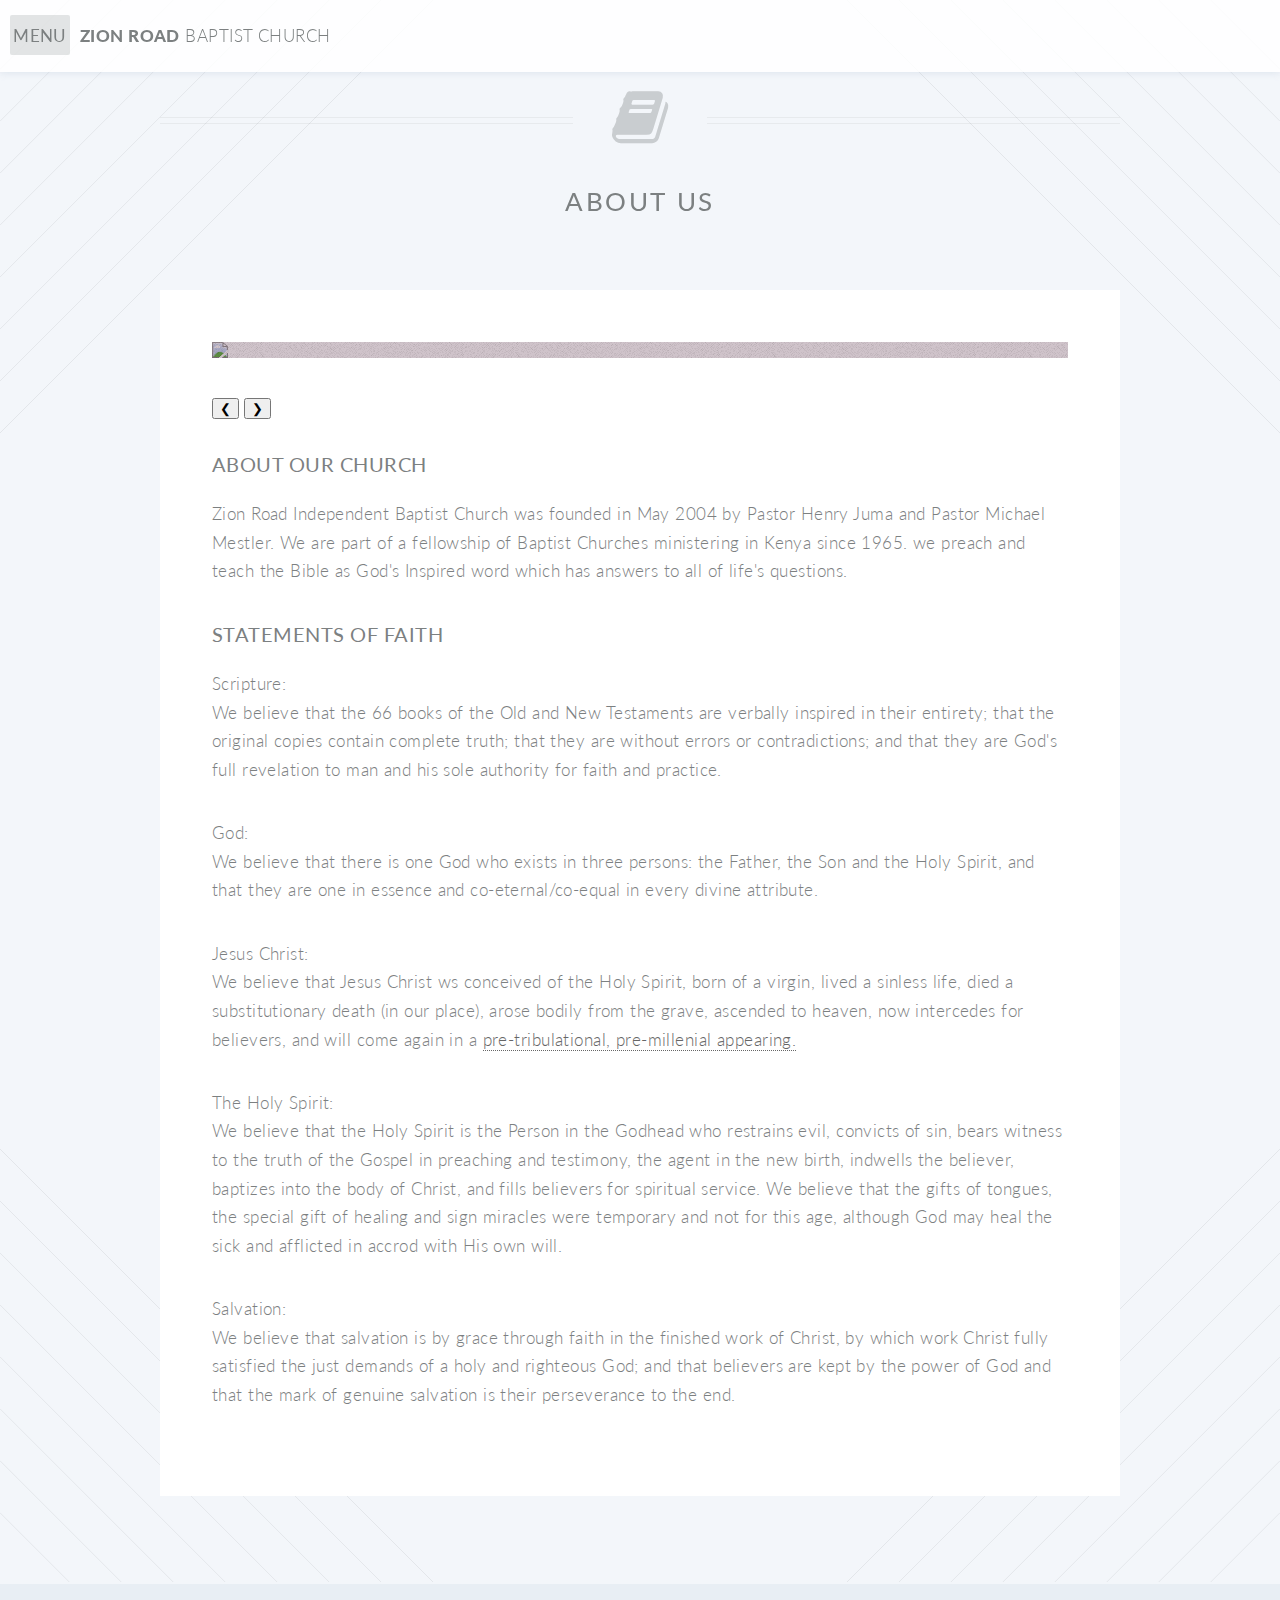
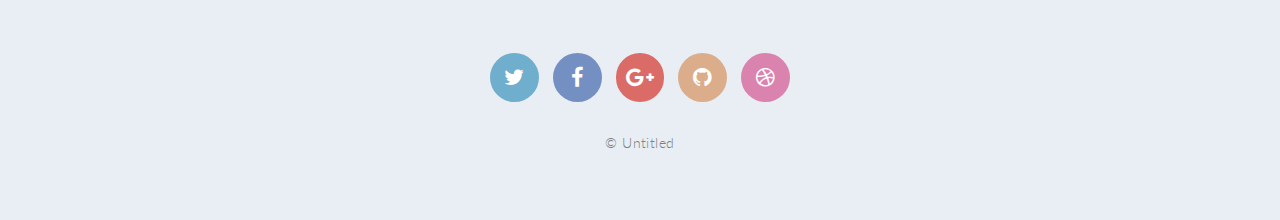
==== commit e2668650: "changed stuff :)" ====
--- a/about-us.html
+++ b/about-us.html
@@ -22,7 +22,7 @@
 		<!-- Header -->
 		<header id="header" class="alt">
 			<div class="logo">
-				<strong>Zion Road</strong> Independent Baptist Church</a>
+				<strong>Zion Road</strong> Baptist Church</a>
 			</div>
 			<nav id="nav">
 				<ul>
@@ -55,8 +55,38 @@
 				<!-- Content -->
 				<div class="content">
 					<section>
-						<a href="#" class="image featured"><img src="images/dove-cross.jpg" alt="" /></a>
+								<a href="#" class="image featured"><img src="images/church1.jpg"/></a>
+								<a href="#" class="image featured"><img src="images/dove-cross.jpg"/></a>
+
+								<button class="w3-button w3-display-left" onclick="plusDivs(-1)">&#10094;</button>
+								<button class="w3-button w3-display-right" onclick="plusDivs(+1)">&#10095;</button>
+
+								<script language="javascript">
+									var slideIndex = 1;
+									showDivs(slideIndex);
+
+									function plusDivs(n) {
+										showDivs(slideIndex += n);
+									}
+
+									function showDivs(n) {
+										var i;
+										var x = document.getElementsByClassName("image featured");
+										if (n > x.length) {
+											slideIndex = 1
+										}
+										if (n < 1) {
+											slideIndex = x.length
+										};
+										for (i = 0; i < x.length; i++) {
+											x[i].style.display = "none";
+										}
+										x[slideIndex - 1].style.display = "block";
+									}
+								</script>
+						</section>
 						<header>
+							<br>
 							<h3><strong>About our Church</strong><h3>
 							</header>
 							<p>Zion Road Independent Baptist Church was founded in May 2004 by Pastor Henry Juma and Pastor Michael Mestler. We are part of a fellowship of Baptist Churches ministering in Kenya since 1965. we preach and teach the Bible as God's Inspired word which has answers to all of life's questions.
--- a/assets/css/main.css
+++ b/assets/css/main.css
@@ -1902,7 +1902,6 @@
 }
 
 
-
 /* Dropotron */
 
 .dropotron {
@@ -1997,7 +1996,7 @@
 #banner {
     background-attachment: scroll, scroll, scroll, fixed;
     background-color: #645862;
-    background-image: url("images/light-bl.svg"), url("images/light-br.svg"), url("images/overlay.png"), url("../../images/dove-cross.jpg");
+    background-image: url("images/light-bl.svg"), url("images/light-br.svg"), url("images/overlay.png"), url("../../images/church1.jpg");
     background-position: bottom left, bottom right, top left, top center;
     background-repeat: no-repeat, no-repeat, repeat, no-repeat;
     background-size: 25em, 25em, auto, cover;
@@ -2011,10 +2010,10 @@
 }
 
 #banner .inner {
-    -moz-animation: reveal-banner 1s 0.25s ease-in-out;
-    -webkit-animation: reveal-banner 1s 0.25s ease-in-out;
-    -ms-animation: reveal-banner 1s 0.25s ease-in-out;
-    animation: reveal-banner 1s 0.25s ease-in-out;
+    -moz-animation: reveal-banner 3s 0s ease;
+    -webkit-animation: reveal-banner 3s 0s ease;
+    -ms-animation: reveal-banner 3s 0s ease;
+    animation: reveal-banner 3s 0s ease;
     -moz-animation-fill-mode: forwards;
     -webkit-animation-fill-mode: forwards;
     -ms-animation-fill-mode: forwards;
@@ -2189,329 +2188,357 @@
         padding: 3em;
     }
     /* Header */
-
-    }
-    /* Banner */
-    #banner {
-        background-attachment: scroll;
-    }
-    /* CTA */
-    #cta {
-        padding: 4em;
-        background-attachment: scroll;
-    }
-    /* Footer */
-    #footer {
-        padding: 4em;
-    }
-}
-
+}
+
+
+/* Banner */
+
+#banner {
+    background-attachment: scroll;
+}
+
+
+/* CTA */
+
+#cta {
+    padding: 4em;
+    background-attachment: scroll;
+}
+
+
+/* Footer */
+
+#footer {
+    padding: 4em;
+}
+
+
+}
 
 /* Narrow */
-
 @media screen and (max-width: 980px) {
     /* Basic */
+
     body, input, select, textarea {
         font-size: 13pt;
         letter-spacing: 0.025em;
         line-height: 1.5em;
     }
     /* Section/Article */
+
     header br {
         display: none;
     }
+
     header.major {
         padding-bottom: 1em;
     }
+
     header.special {
         padding-left: 2.5em;
         padding-right: 2.5em;
     }
+
     footer.major {
         padding-top: 1.5em;
     }
     /* Wrapper */
+
     .wrapper {
         margin-bottom: 3em;
         padding: 3em 2.5em;
     }
+
     .wrapper.special br {
         display: none;
     }
+
     .wrapper.style1 {
         padding: 0 2.5em;
     }
+
     .wrapper.style2 {
         background-size: 15em;
     }
+
     .wrapper.style4 {
         padding: 2.5em;
     }
     /* Banner */
+
     #banner {
         background-size: 15em, 15em, auto, cover;
     }
     /* Main */
+
     #main {
         background-size: 15em;
     }
     /* CTA */
+
     #cta {
         background-size: 15em, 15em, auto, cover;
         padding: 3em;
     }
 }
 
-
 /* Narrower */
-
 #navPanel, #navButton {
     display: none;
 }
-
 @media screen and (max-width: 840px) {
     /* Basic */
+
     html, body {
         overflow-x: hidden;
     }
+
     header.major {
         padding-bottom: 0.25em;
     }
+
     header.special {
         margin-bottom: 4em;
         padding-top: 5em;
     }
+
     header.special:before, header.special:after {
         width: 40%;
     }
+
     header.special h2+p {
         padding-top: 1.25em;
     }
     /* Section/Article */
+
     section {
         margin: 1em 0 1em 0;
     }
+
     section:first-child {
         margin-top: 0;
     }
     /* Button */
+
     input[type="button"].small, input[type="submit"].small, input[type="reset"].small, .button.small {
         font-size: 0.8em;
         min-width: 18em;
         padding: 0.75em 0;
     }
     /* List */
+
     ul.featured-icons {
         margin: 0;
     }
+
     ul.featured-icons li {
         display: inline-block;
         float: none;
         width: auto;
     }
+
     ul.featured-icons li .icon {
         font-size: 4em;
         width: 1.25em;
     }
+
     ul.buttons li {
         display: block;
         padding: 1em 0 0 0;
     }
     /* Header */
-
-    }
-    /* Banner */
-    #banner {
-        margin: 0;
-    }
-    /* Wrapper */
-    .wrapper.special-alt {
-        text-align: center;
-    }
-    .wrapper.style4 {
-        padding-bottom: 3em;
-    }
-    /* Main */
-    #main {
-        padding: 5em 0;
-    }
-    #main .sidebar {
-        border-top: solid 1px rgba(124, 128, 129, 0.1);
-        padding-top: 0em;
-    }
-    #main .sidebar section {
-        border-top: 0;
-        padding-top: 0;
-    }
-    body.index #main {
-        padding-top: 4.5em;
-    }
-    /* CTA */
-    #cta {
-        margin: 0;
-    }
-    /* Footer */
-    #footer {
-        padding: 4em 1.5em;
-    }
-    /* Off-Canvas Navigation */
-    #page-wrapper {
-        -moz-backface-visibility: hidden;
-        -webkit-backface-visibility: hidden;
-        -ms-backface-visibility: hidden;
-        backface-visibility: hidden;
-        -moz-transition: -moz-transform 0.5s ease;
-        -webkit-transition: -webkit-transform 0.5s ease;
-        -ms-transition: -ms-transform 0.5s ease;
-        transition: transform 0.5s ease;
-        padding-bottom: 1px;
-    }
-    #navButton {
-        -moz-backface-visibility: hidden;
-        -webkit-backface-visibility: hidden;
-        -ms-backface-visibility: hidden;
-        backface-visibility: hidden;
-        -moz-transition: -moz-transform 0.5s ease;
-        -webkit-transition: -webkit-transform 0.5s ease;
-        -ms-transition: -ms-transform 0.5s ease;
-        transition: transform 0.5s ease;
-        display: block;
-        height: 60px;
-        left: 0;
-        position: fixed;
-        top: 0;
-        width: 100%;
-        z-index: 10001;
-    }
-    #navButton .toggle {
-        text-decoration: none;
-        height: 60px;
-        left: 0;
-        position: absolute;
-        text-align: center;
-        top: .34em;
-        width: 100%;
-        border: 0;
-        outline: 0;
-    }
-    #navButton .toggle:before {
-        -moz-osx-font-smoothing: grayscale;
-        -webkit-font-smoothing: antialiased;
-        font-family: FontAwesome;
-        font-style: normal;
-        font-weight: normal;
-        text-transform: none !important;
-    }
-    #navButton .toggle:before {
-        content: 'MENU';
-        color: #7c8081;
-        font-family: 'Lato', sans-serif;
-        font-size: 13pt;
-        height: 40px;
-        left: 10px;
-        line-height: 40px;
-        position: absolute;
-        top: 11px;
-        width: 60px;
-        z-index: 1;
-    }
-    #navButton .toggle:after {
-        background: rgba(163, 169, 170, 0.3);
-        border-radius: 2px;
-        content: '';
-        height: 40px;
-        left: 10px;
-        position: absolute;
-        top: 10px;
-        width: 60px;
-    }
-    #navPanel {
-        -moz-backface-visibility: hidden;
-        -webkit-backface-visibility: hidden;
-        -ms-backface-visibility: hidden;
-        backface-visibility: hidden;
-        -moz-transform: translateX(-275px);
-        -webkit-transform: translateX(-275px);
-        -ms-transform: translateX(-275px);
-        transform: translateX(-275px);
-        -moz-transition: -moz-transform 0.5s ease;
-        -webkit-transition: -webkit-transform 0.5s ease;
-        -ms-transition: -ms-transform 0.5s ease;
-        transition: transform 0.5s ease;
-        display: block;
-        height: 100%;
-        left: 0;
-        overflow-y: auto;
-        position: fixed;
-        top: 0;
-        width: 275px;
-        z-index: 10002;
-        background: #1c2021;
-        color: #fff;
-        font-size: 0.8em;
-        letter-spacing: 0.075em;
-        text-transform: uppercase;
-        padding: 0.25em 0.75em 1em 0.75em;
-    }
-    #navPanel .link {
-        border: 0;
-        border-top: solid 1px rgba(255, 255, 255, 0.05);
-        color: inherit;
-        display: block;
-        height: 3em;
-        line-height: 3em;
-        opacity: 0.75;
-        text-decoration: none;
-    }
-    #navPanel .link.depth-0 {
-        font-weight: 900;
-    }
-    #navPanel .link:first-child {
-        border-top: 0;
-    }
-    #navPanel .indent-1 {
-        display: inline-block;
-        width: 1em;
-    }
-    #navPanel .indent-2 {
-        display: inline-block;
-        width: 2em;
-    }
-    #navPanel .indent-3 {
-        display: inline-block;
-        width: 3em;
-    }
-    #navPanel .indent-4 {
-        display: inline-block;
-        width: 4em;
-    }
-    #navPanel .indent-5 {
-        display: inline-block;
-        width: 5em;
-    }
-    body.navPanel-visible #page-wrapper {
-        -moz-transform: translateX(275px);
-        -webkit-transform: translateX(275px);
-        -ms-transform: translateX(275px);
-        transform: translateX(275px);
-    }
-    body.navPanel-visible #navButton {
-        -moz-transform: translateX(275px);
-        -webkit-transform: translateX(275px);
-        -ms-transform: translateX(275px);
-        transform: translateX(275px);
-    }
-    body.navPanel-visible #navPanel {
-        -moz-transform: translateX(0);
-        -webkit-transform: translateX(0);
-        -ms-transform: translateX(0);
-        transform: translateX(0);
-    }
-}
-
+}
+/* Banner */
+#banner {
+    margin: 0;
+}
+/* Wrapper */
+.wrapper.special-alt {
+    text-align: center;
+}
+.wrapper.style4 {
+    padding-bottom: 3em;
+}
+/* Main */
+#main {
+    padding: 5em 0;
+}
+#main .sidebar {
+    border-top: solid 1px rgba(124, 128, 129, 0.1);
+    padding-top: 0em;
+}
+#main .sidebar section {
+    border-top: 0;
+    padding-top: 0;
+}
+body.index #main {
+    padding-top: 4.5em;
+}
+/* CTA */
+#cta {
+    margin: 0;
+}
+/* Footer */
+#footer {
+    padding: 4em 1.5em;
+}
+/* Off-Canvas Navigation */
+#page-wrapper {
+    -moz-backface-visibility: hidden;
+    -webkit-backface-visibility: hidden;
+    -ms-backface-visibility: hidden;
+    backface-visibility: hidden;
+    -moz-transition: -moz-transform 0.5s ease;
+    -webkit-transition: -webkit-transform 0.5s ease;
+    -ms-transition: -ms-transform 0.5s ease;
+    transition: transform 0.5s ease;
+    padding-bottom: 1px;
+}
+#navButton {
+    -moz-backface-visibility: hidden;
+    -webkit-backface-visibility: hidden;
+    -ms-backface-visibility: hidden;
+    backface-visibility: hidden;
+    -moz-transition: -moz-transform 0.5s ease;
+    -webkit-transition: -webkit-transform 0.5s ease;
+    -ms-transition: -ms-transform 0.5s ease;
+    transition: transform 0.5s ease;
+    display: block;
+    height: 60px;
+    left: 0;
+    position: fixed;
+    top: 0;
+    width: 100%;
+    z-index: 10001;
+}
+#navButton .toggle {
+    text-decoration: none;
+    height: 60px;
+    left: 0;
+    position: absolute;
+    text-align: center;
+    top: .27em;
+    width: 100%;
+    border: 0;
+    outline: 0;
+}
+#navButton .toggle:before {
+    -moz-osx-font-smoothing: grayscale;
+    -webkit-font-smoothing: antialiased;
+    font-family: FontAwesome;
+    font-style: normal;
+    font-weight: normal;
+    text-transform: none !important;
+}
+#navButton .toggle:before {
+    content: 'MENU';
+    color: #7c8081;
+    font-family: 'Lato', sans-serif;
+    font-size: 13pt;
+    height: 40px;
+    left: 10px;
+    line-height: 40px;
+    position: absolute;
+    top: 11px;
+    width: 60px;
+    z-index: 1;
+}
+#navButton .toggle:after {
+    background: rgba(163, 169, 170, 0.3);
+    border-radius: 2px;
+    content: '';
+    height: 40px;
+    left: 10px;
+    position: absolute;
+    top: 10px;
+    width: 60px;
+}
+#navPanel {
+    -moz-backface-visibility: hidden;
+    -webkit-backface-visibility: hidden;
+    -ms-backface-visibility: hidden;
+    backface-visibility: hidden;
+    -moz-transform: translateX(-275px);
+    -webkit-transform: translateX(-275px);
+    -ms-transform: translateX(-275px);
+    transform: translateX(-275px);
+    -moz-transition: -moz-transform 0.5s ease;
+    -webkit-transition: -webkit-transform 0.5s ease;
+    -ms-transition: -ms-transform 0.5s ease;
+    transition: transform 0.5s ease;
+    display: block;
+    height: 100%;
+    left: 0;
+    overflow-y: auto;
+    position: fixed;
+    top: 0;
+    width: 275px;
+    z-index: 10002;
+    background: #1c2021;
+    color: #fff;
+    font-size: 0.8em;
+    letter-spacing: 0.075em;
+    text-transform: uppercase;
+    padding: 0.25em 0.75em 1em 0.75em;
+}
+#navPanel .link {
+    border: 0;
+    border-top: solid 1px rgba(255, 255, 255, 0.05);
+    color: inherit;
+    display: block;
+    height: 3em;
+    line-height: 3em;
+    opacity: 0.75;
+    text-decoration: none;
+}
+#navPanel .link.depth-0 {
+    font-weight: 900;
+}
+#navPanel .link:first-child {
+    border-top: 0;
+}
+#navPanel .indent-1 {
+    display: inline-block;
+    width: 1em;
+}
+#navPanel .indent-2 {
+    display: inline-block;
+    width: 2em;
+}
+#navPanel .indent-3 {
+    display: inline-block;
+    width: 3em;
+}
+#navPanel .indent-4 {
+    display: inline-block;
+    width: 4em;
+}
+#navPanel .indent-5 {
+    display: inline-block;
+    width: 5em;
+}
+body.navPanel-visible #page-wrapper {
+    -moz-transform: translateX(275px);
+    -webkit-transform: translateX(275px);
+    -ms-transform: translateX(275px);
+    transform: translateX(275px);
+}
+body.navPanel-visible #navButton {
+    -moz-transform: translateX(275px);
+    -webkit-transform: translateX(275px);
+    -ms-transform: translateX(275px);
+    transform: translateX(275px);
+}
+body.navPanel-visible #navPanel {
+    -moz-transform: translateX(0);
+    -webkit-transform: translateX(0);
+    -ms-transform: translateX(0);
+    transform: translateX(0);
+}
+
+}
 
 /* Mobile */
-
 @media screen and (max-width: 736px) {
     /* Basic */
     body {
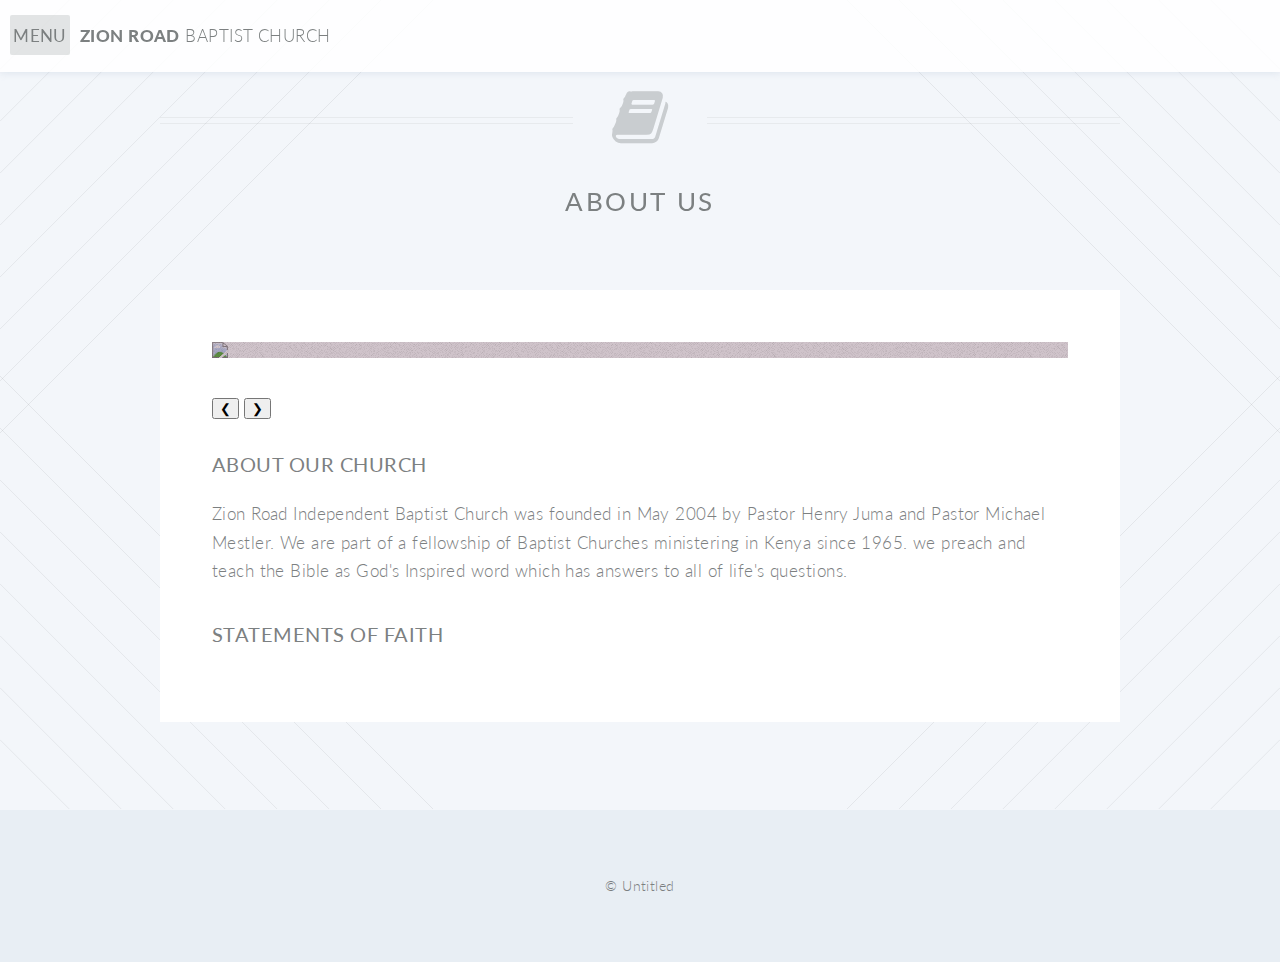
==== commit 7f44f93e: "removed statement of faith" ====
--- a/about-us.html
+++ b/about-us.html
@@ -55,134 +55,84 @@
 				<!-- Content -->
 				<div class="content">
 					<section>
-								<a href="#" class="image featured"><img src="images/church1.jpg"/></a>
-								<a href="#" class="image featured"><img src="images/dove-cross.jpg"/></a>
+						<a href="#" class="image featured"><img src="images/church1.jpg"/></a>
+						<a href="#" class="image featured"><img src="images/dove-cross.jpg"/></a>
 
-								<button class="w3-button w3-display-left" onclick="plusDivs(-1)">&#10094;</button>
-								<button class="w3-button w3-display-right" onclick="plusDivs(+1)">&#10095;</button>
+						<button class="w3-button w3-display-left" onclick="plusDivs(-1)">&#10094;</button>
+						<button class="w3-button w3-display-right" onclick="plusDivs(+1)">&#10095;</button>
 
-								<script language="javascript">
-									var slideIndex = 1;
-									showDivs(slideIndex);
+						<script language="javascript">
+							var slideIndex = 1;
+							showDivs(slideIndex);
 
-									function plusDivs(n) {
-										showDivs(slideIndex += n);
-									}
+							function plusDivs(n) {
+								showDivs(slideIndex += n);
+							}
 
-									function showDivs(n) {
-										var i;
-										var x = document.getElementsByClassName("image featured");
-										if (n > x.length) {
-											slideIndex = 1
-										}
-										if (n < 1) {
-											slideIndex = x.length
-										};
-										for (i = 0; i < x.length; i++) {
-											x[i].style.display = "none";
-										}
-										x[slideIndex - 1].style.display = "block";
-									}
-								</script>
-						</section>
-						<header>
-							<br>
-							<h3><strong>About our Church</strong><h3>
+							function showDivs(n) {
+								var i;
+								var x = document.getElementsByClassName("image featured");
+								if (n > x.length) {
+									slideIndex = 1
+								}
+								if (n < 1) {
+									slideIndex = x.length
+								};
+								for (i = 0; i < x.length; i++) {
+									x[i].style.display = "none";
+								}
+								x[slideIndex - 1].style.display = "block";
+							}
+						</script>
+					</section>
+					<header>
+						<br>
+						<h3><strong>About our Church</strong><h3>
 							</header>
 							<p>Zion Road Independent Baptist Church was founded in May 2004 by Pastor Henry Juma and Pastor Michael Mestler. We are part of a fellowship of Baptist Churches ministering in Kenya since 1965. we preach and teach the Bible as God's Inspired word which has answers to all of life's questions.
 						<header>
+
 							<h3><strong>Statements of Faith</strong></h3>
-						</header>
-						<ul>
-							<p2>
-								<li>Scripture:
-									<br>We believe that the 66 books of the Old and New Testaments are verbally inspired in their entirety; that the original copies contain complete truth; that they are without errors or contradictions; and that they are God's full revelation to
-									man and his sole authority for faith and practice.</li>
-								</p>
-								<p>
-									<li>God:
-										<br>We believe that there is one God who exists in three persons: the Father, the Son and the Holy Spirit, and that they are one in essence and co-eternal/co-equal in every divine attribute.</li>
-								</p>
-								<p>
-									<li>Jesus Christ:
-										<br>We believe that Jesus Christ ws conceived of the Holy Spirit, born of a virgin, lived a sinless life, died a substitutionary death (in our place), arose bodily from the grave, ascended to heaven, now intercedes for believers, and will come
-										again in a <a href="http://www.millersvillebiblechurch.org/_files/live/Pretribulational%20Premillennial%20View%20of%20the%20End%20Times.pdf">pre-tribulational, pre-millenial appearing.</a></li>
-								</p>
-								<p>
-									<li>The Holy Spirit:
-										<br>We believe that the Holy Spirit is the Person in the Godhead who restrains evil, convicts of sin, bears witness to the truth of the Gospel in preaching and testimony, the agent in the new birth, indwells the believer, baptizes into the body
-										of Christ, and fills believers for spiritual service. We believe that the gifts of tongues, the special gift of healing and sign miracles were temporary and not for this age, although God may heal the sick and afflicted in accrod with His own
-										will.
-									</li>
-								</p>
-								<p>
-									<li>Salvation:
-										<br>We believe that salvation is by grace through faith in the finished work of Christ, by which work Christ fully satisfied the just demands of a holy and righteous God; and that believers are kept by the power of God and that the mark of genuine
-										salvation is their perseverance to the end.
-									</li>
-								</p>
-						</ul>
-					</section>
-				</div>
+					</header>
+					<!--
+					<ul>
+						<p>
+							<li>Scripture:
+								<br>We believe that the 66 books of the Old and New Testaments are verbally inspired in their entirety; that the original copies contain complete truth; that they are without errors or contradictions; and that they are God's full revelation to
+								man and his sole authority for faith and practice.</li>
+						</p>
+						<p>
+							<li>God:
+								<br>We believe that there is one God who exists in three persons: the Father, the Son and the Holy Spirit, and that they are one in essence and co-eternal/co-equal in every divine attribute.</li>
+						</p>
+						<p>
+							<li>Jesus Christ:
+								<br>We believe that Jesus Christ ws conceived of the Holy Spirit, born of a virgin, lived a sinless life, died a substitutionary death (in our place), arose bodily from the grave, ascended to heaven, now intercedes for believers, and will come
+								again in a <a href="http://www.millersvillebiblechurch.org/_files/live/Pretribulational%20Premillennial%20View%20of%20the%20End%20Times.pdf">pre-tribulational, pre-millenial appearing.</a></li>
+						</p>
+						<p>
+							<li>The Holy Spirit:
+								<br>We believe that the Holy Spirit is the Person in the Godhead who restrains evil, convicts of sin, bears witness to the truth of the Gospel in preaching and testimony, the agent in the new birth, indwells the believer, baptizes into the body
+								of Christ, and fills believers for spiritual service. We believe that the gifts of tongues, the special gift of healing and sign miracles were temporary and not for this age, although God may heal the sick and afflicted in accrod with His own
+								will.
+							</li>
+						</p>
+						<p>
+							<li>Salvation:
+								<br>We believe that salvation is by grace through faith in the finished work of Christ, by which work Christ fully satisfied the just demands of a holy and righteous God; and that believers are kept by the power of God and that the mark of genuine
+								salvation is their perseverance to the end.
+							</li>
+						</p>
+					</ul>
+				-->
+			</section>
+			</div>
 
 			</section>
 
-			<!--
-			<section class="wrapper style1 container special">
-				<div class="row">
-					<div class="4u 12u(narrower)">
-
-						<section>
-							<header>
-								<h3>Cras in Facilisis</h3>
-							</header>
-							<p>Sed tristique purus vitae volutpat ultrices. Aliquam eu elit eget arcu commodo suscipit dolor nec nibh. Proin a ullamcorper elit, et sagittis turpis. Integer ut fermentum.</p>
-							<footer>
-								<ul class="buttons">
-									<li><a href="#" class="button small">Learn More</a></li>
-								</ul>
-							</footer>
-						</section>
-
-					</div>
-					<div class="4u 12u(narrower)">
-
-						<section>
-							<header>
-								<h3>Ante Ridiculus</h3>
-							</header>
-							<p>Sed tristique purus vitae volutpat ultrices. Aliquam eu elit eget arcu commodo suscipit dolor nec nibh. Proin a ullamcorper elit, et sagittis turpis. Integer ut fermentum.</p>
-							<footer>
-								<ul class="buttons">
-									<li><a href="#" class="button small">Learn More</a></li>
-								</ul>
-							</footer>
-						</section>
-
-					</div>
-					<div class="4u 12u(narrower)">
-
-						<section>
-							<header>
-								<h3>Suscipit Dignissim</h3>
-							</header>
-							<p>Sed tristique purus vitae volutpat ultrices. Aliquam eu elit eget arcu commodo suscipit dolor nec nibh. Proin a ullamcorper elit, et sagittis turpis. Integer ut fermentum.</p>
-							<footer>
-								<ul class="buttons">
-									<li><a href="#" class="button small">Learn More</a></li>
-								</ul>
-							</footer>
-						</section>
-
-					</div>
-				</div>
-			</section>
-
-		</article>
--->
 			<!-- Footer -->
 			<footer id="footer">
-
+				<!--
 				<ul class="icons">
 					<li><a href="#" class="icon circle fa-twitter"><span class="label">Twitter</span></a></li>
 					<li><a href="#" class="icon circle fa-facebook"><span class="label">Facebook</span></a></li>
@@ -190,7 +140,7 @@
 					<li><a href="#" class="icon circle fa-github"><span class="label">Github</span></a></li>
 					<li><a href="#" class="icon circle fa-dribbble"><span class="label">Dribbble</span></a></li>
 				</ul>
-
+-->
 				<ul class="copyright">
 					<li>&copy; Untitled</li>
 				</ul>
